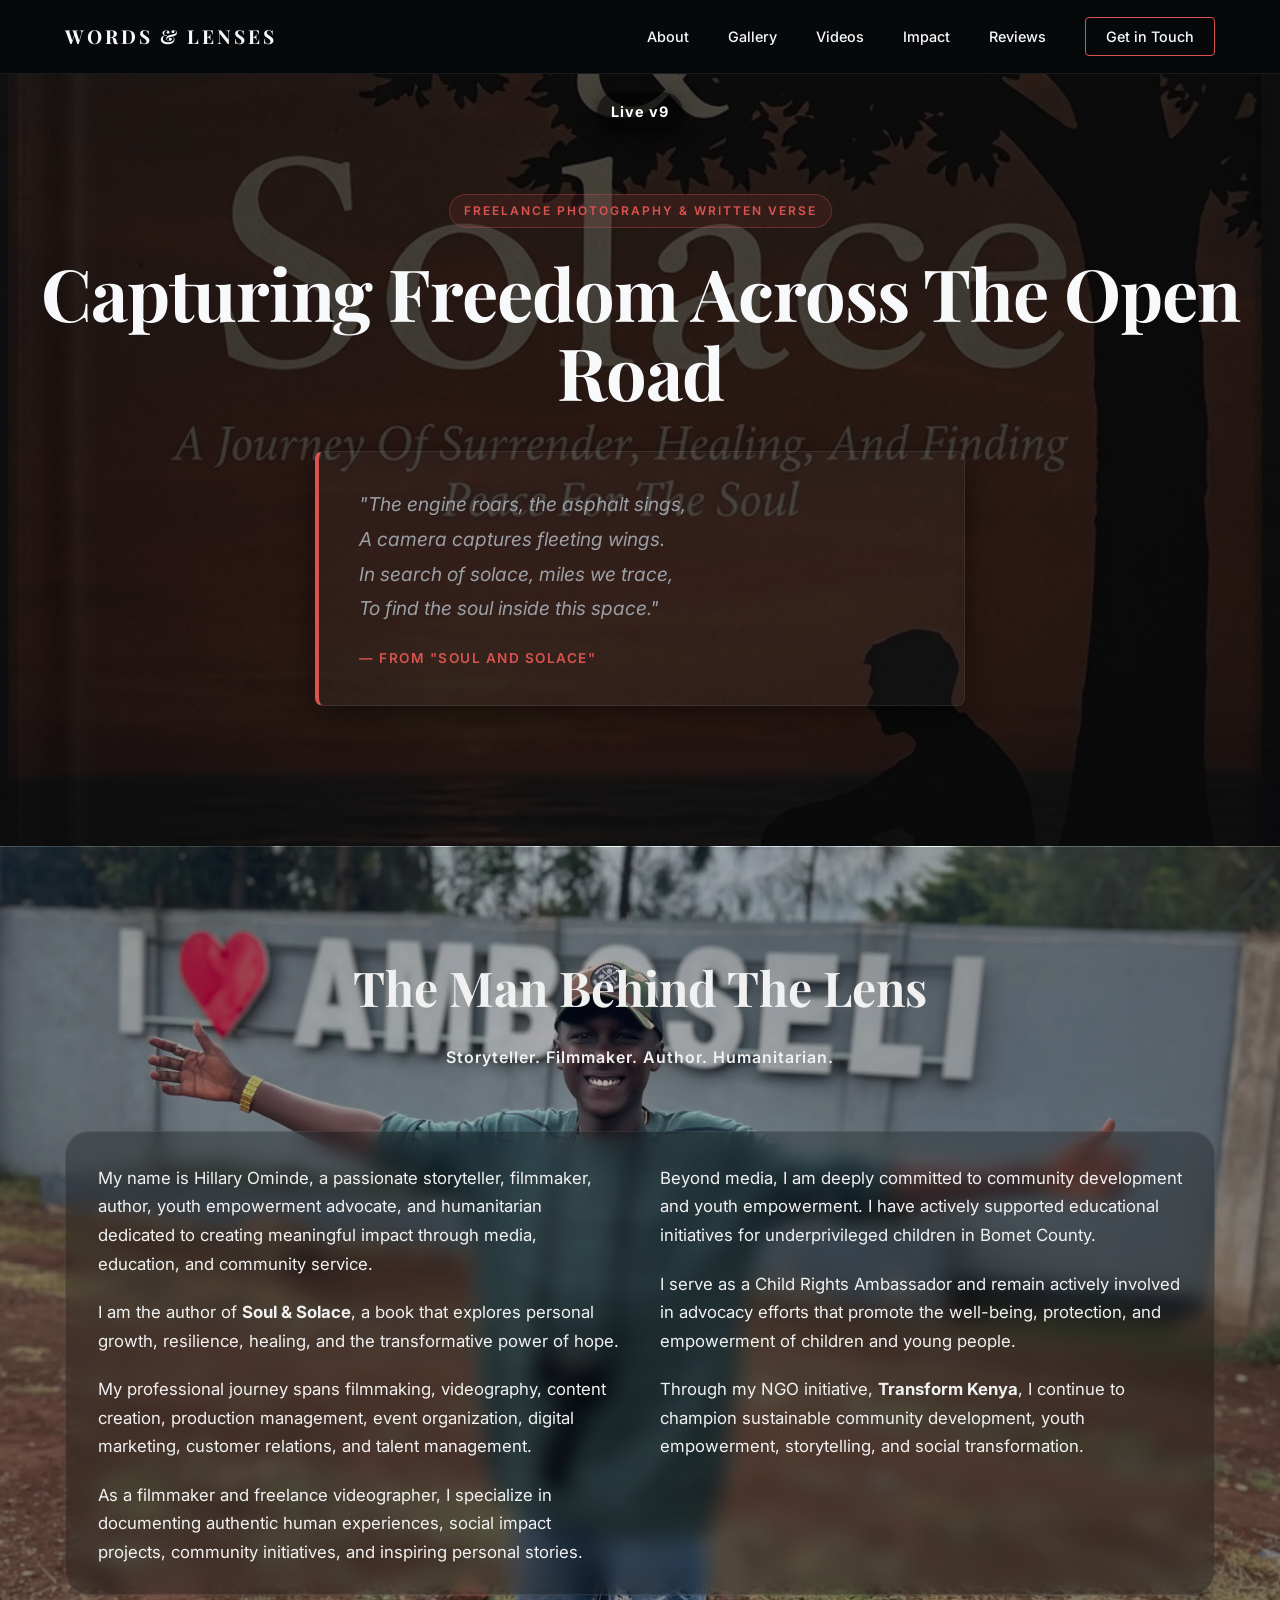
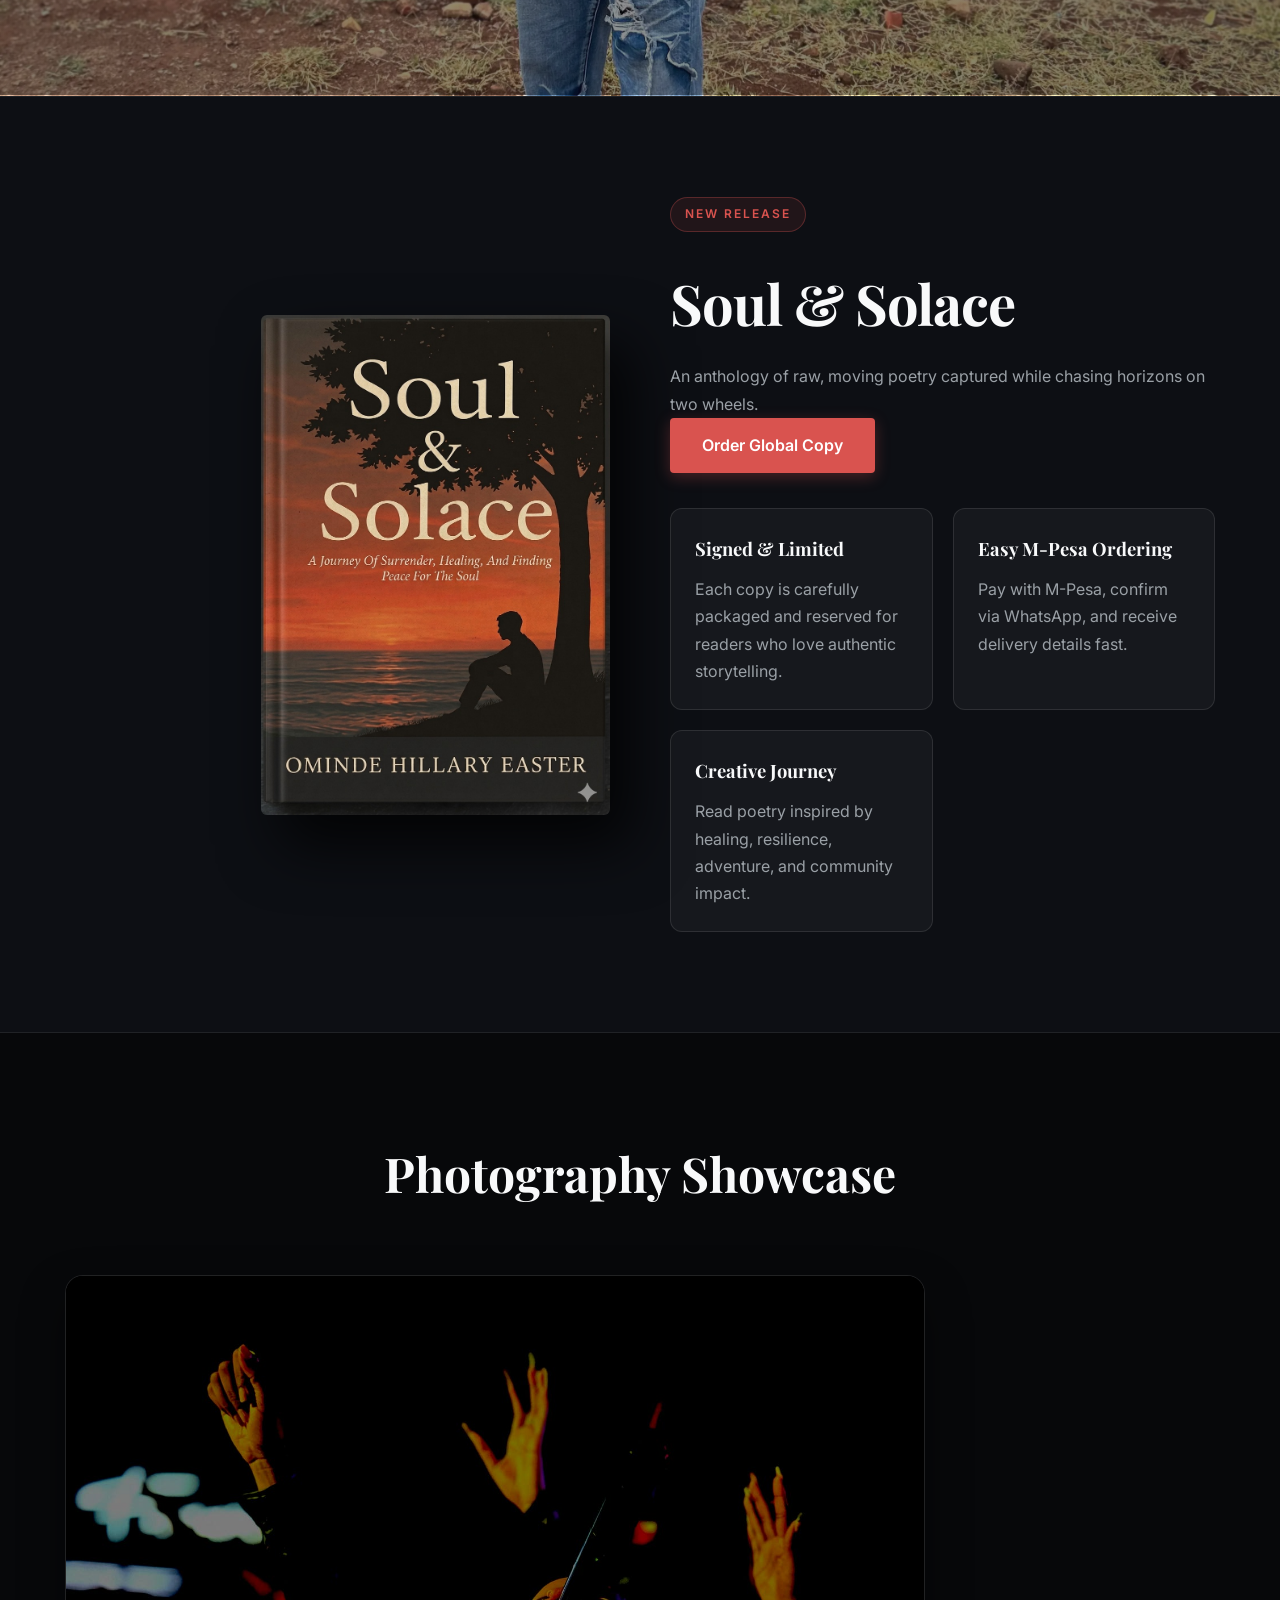
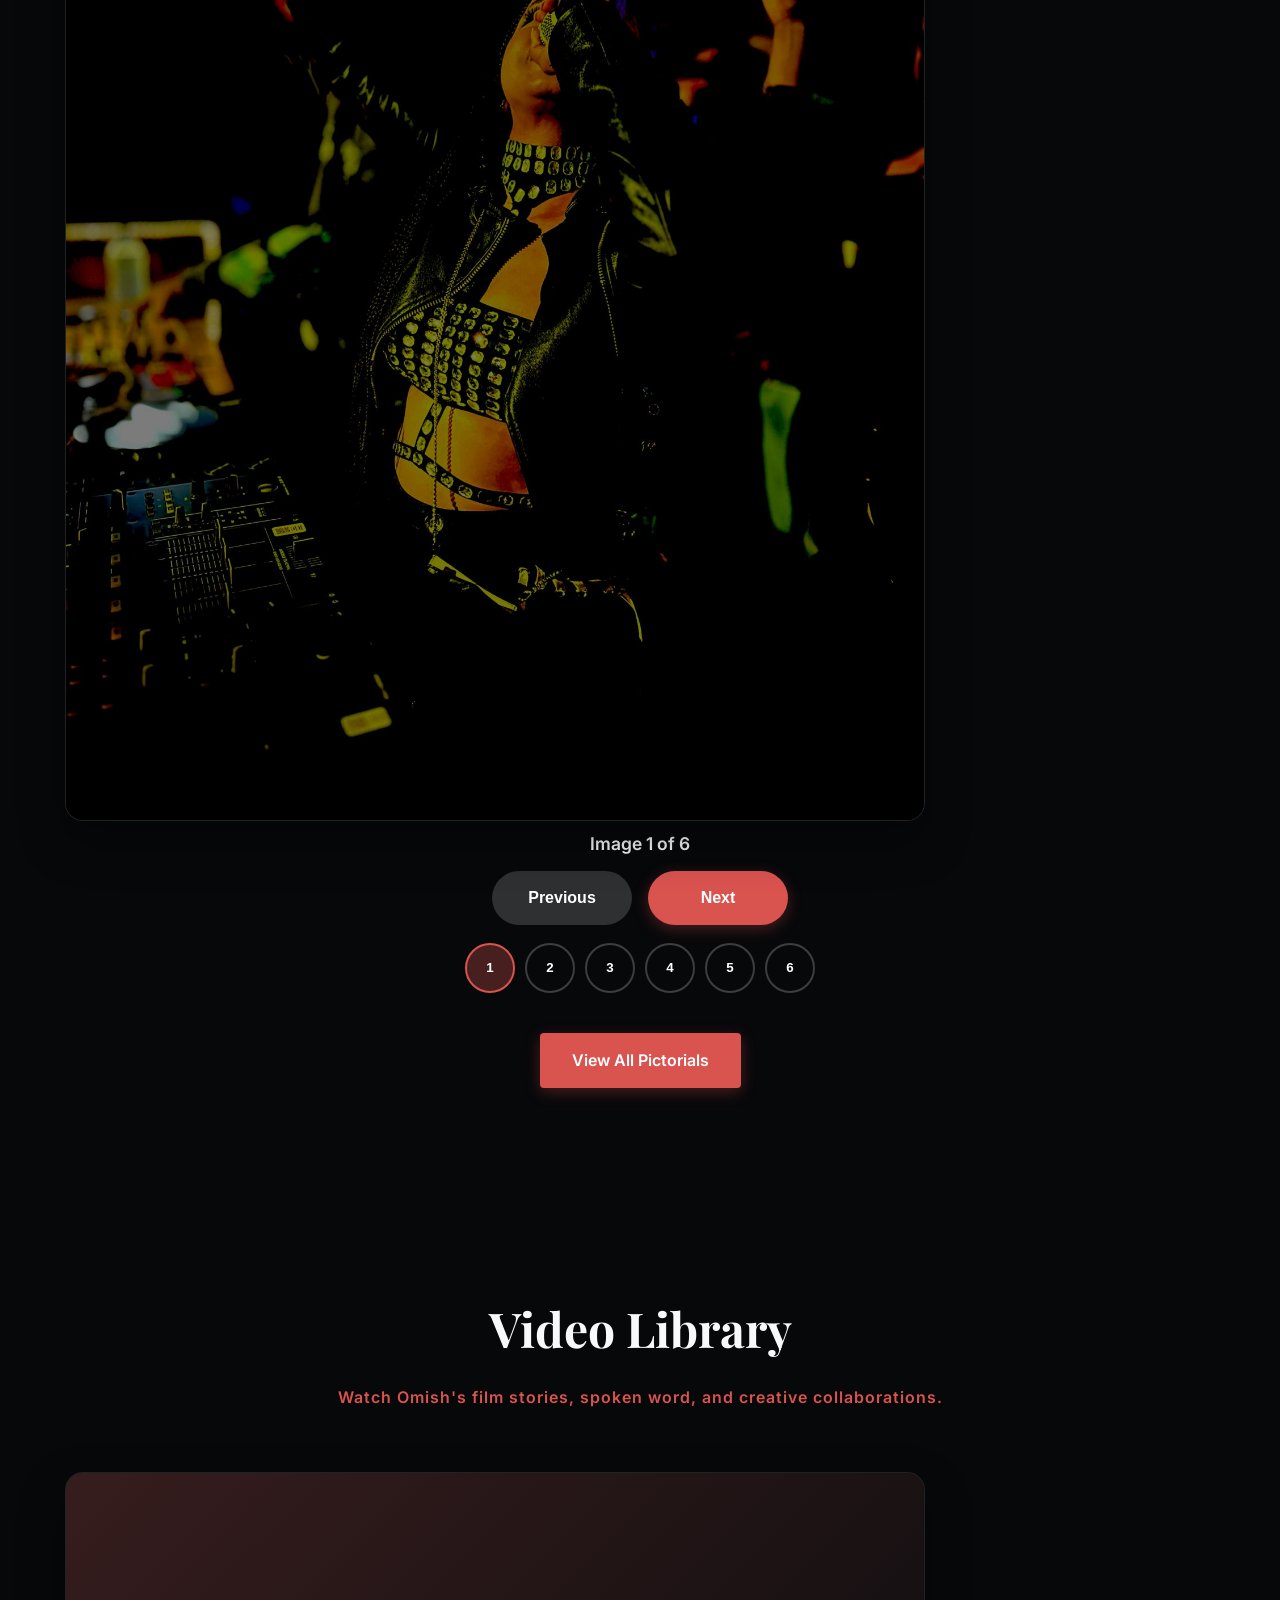
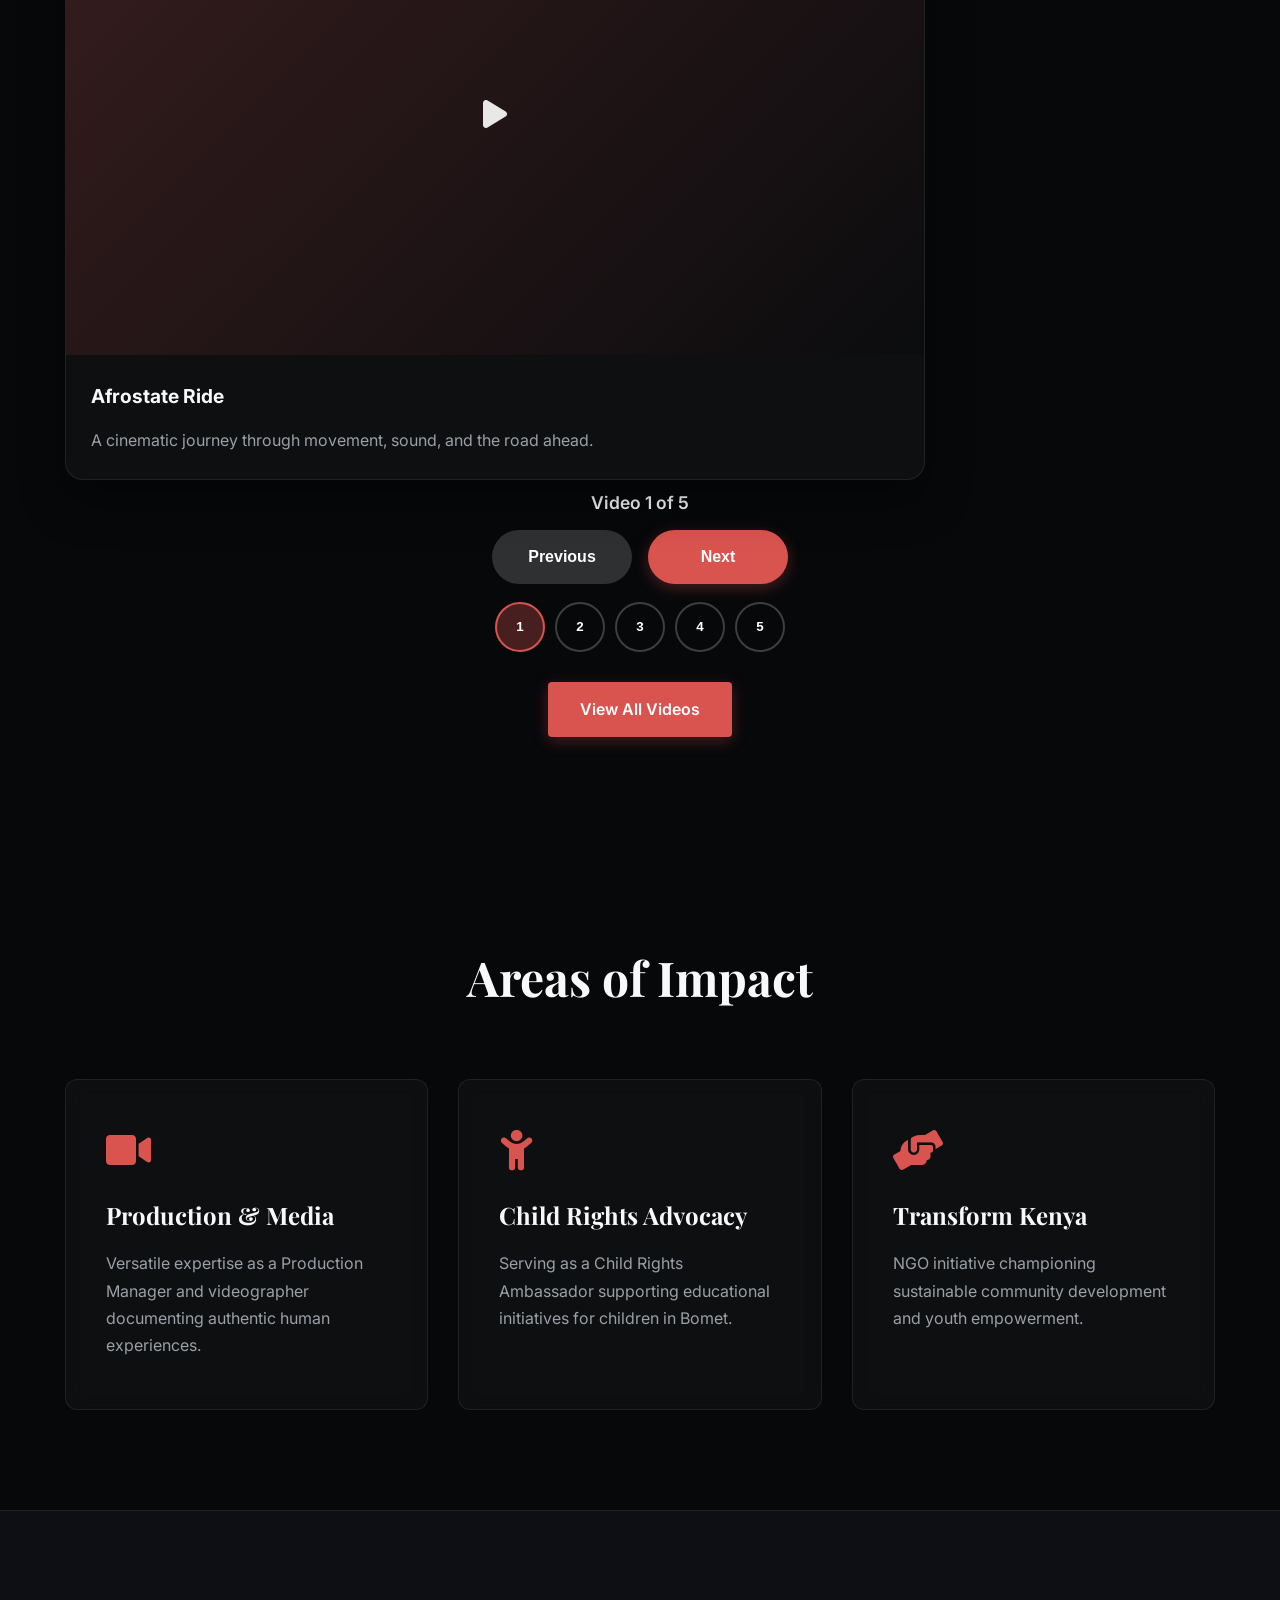
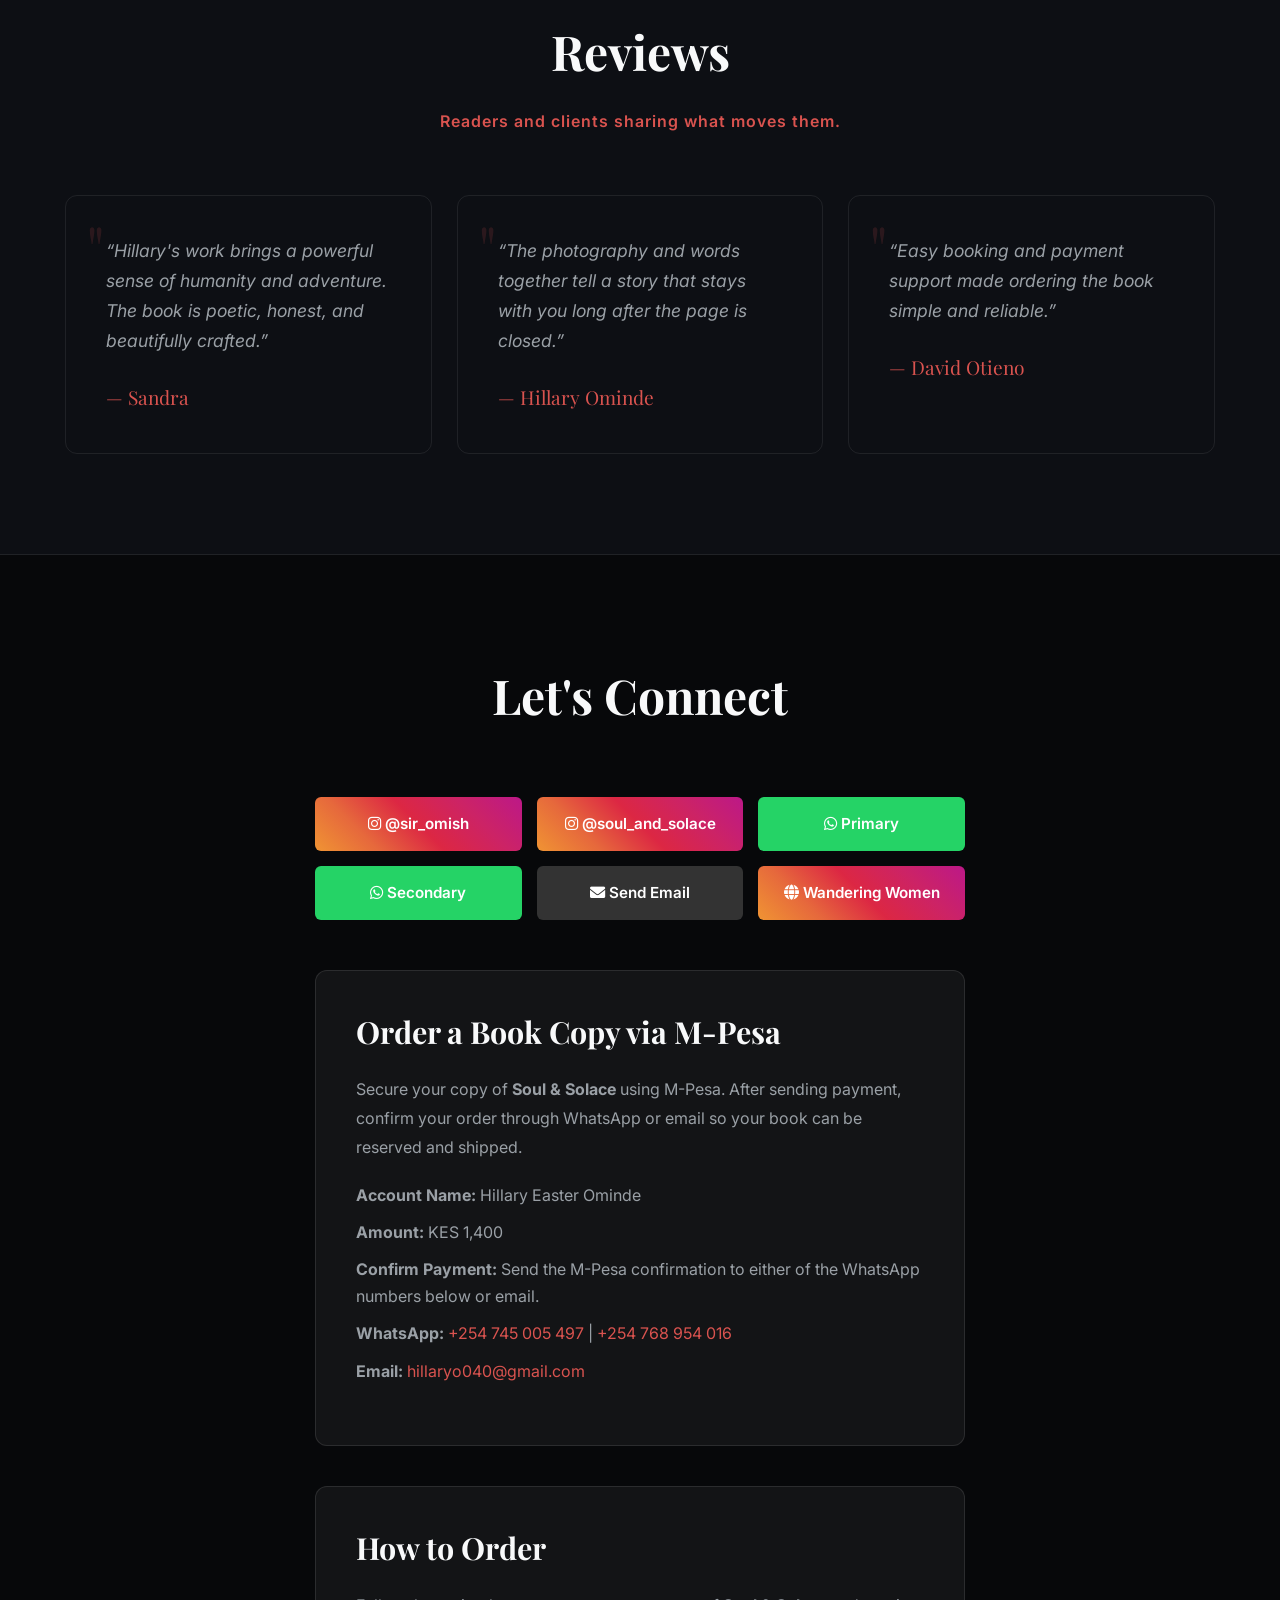
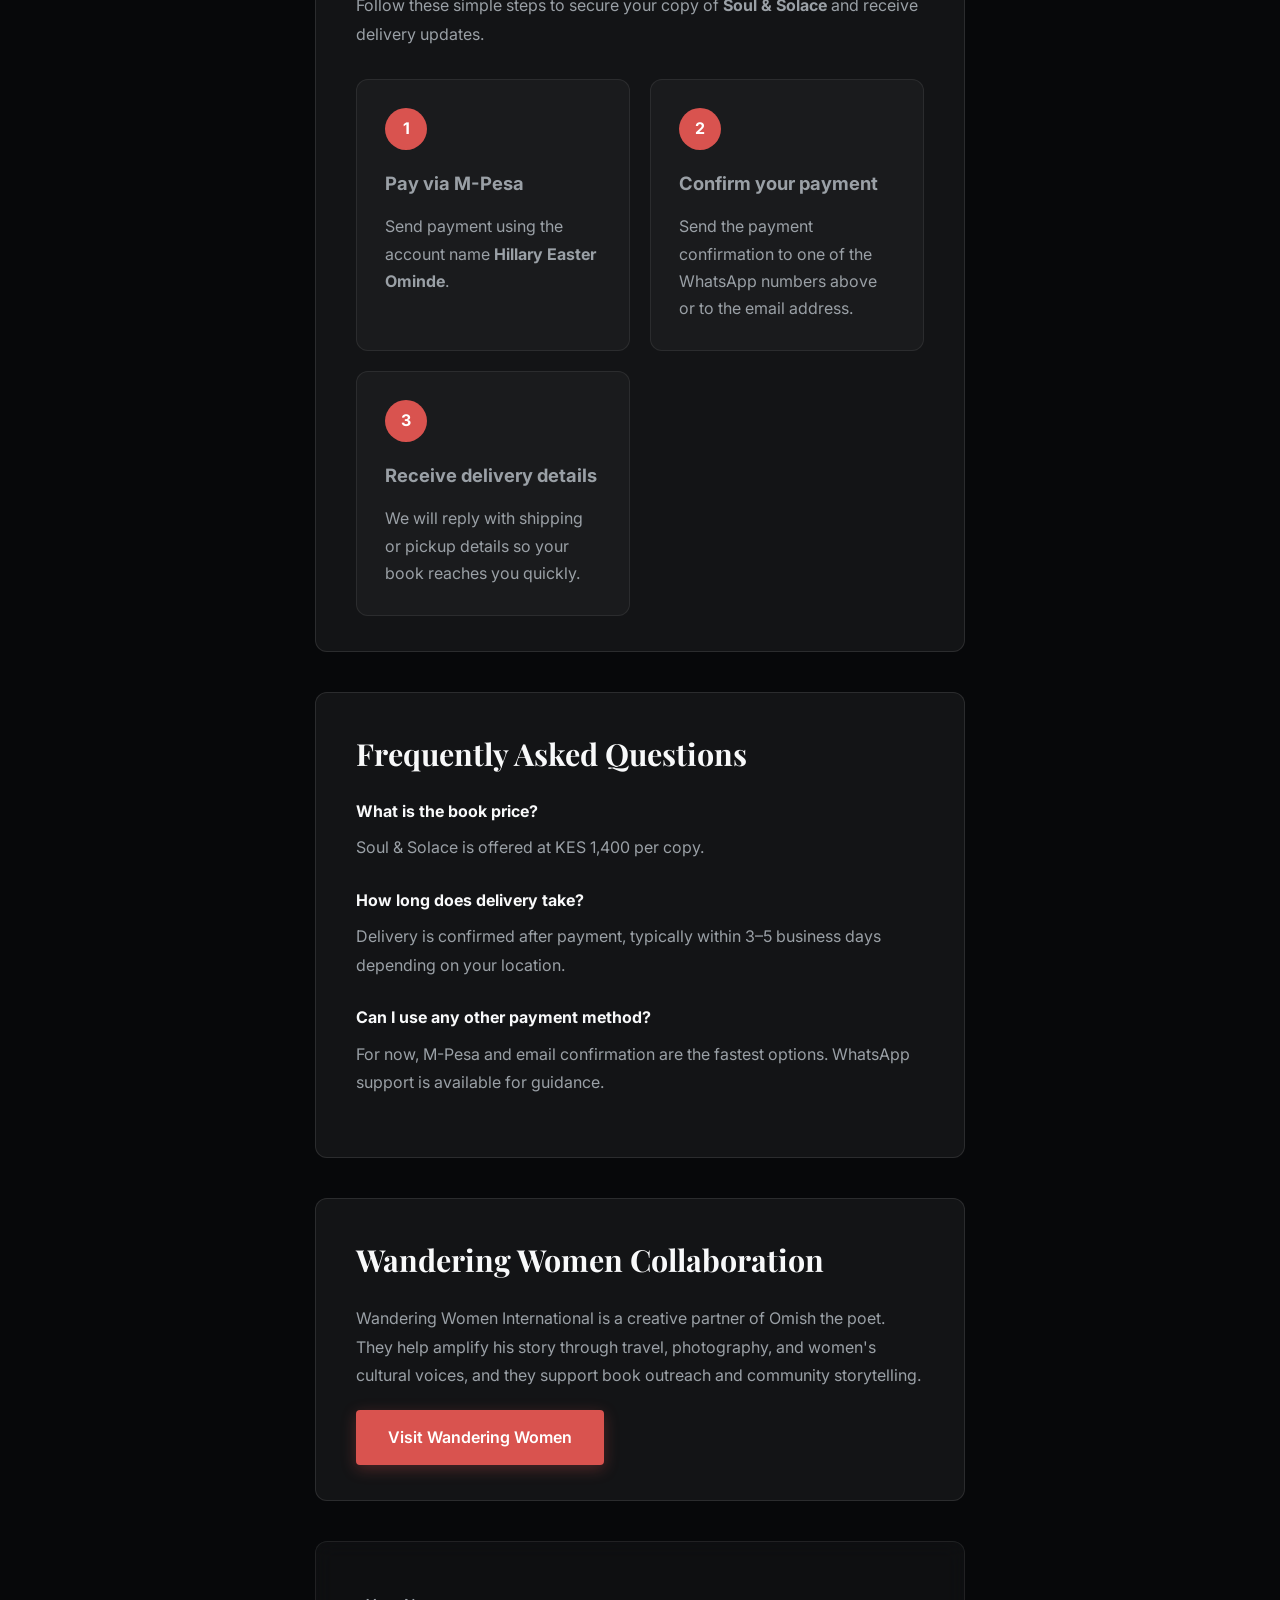
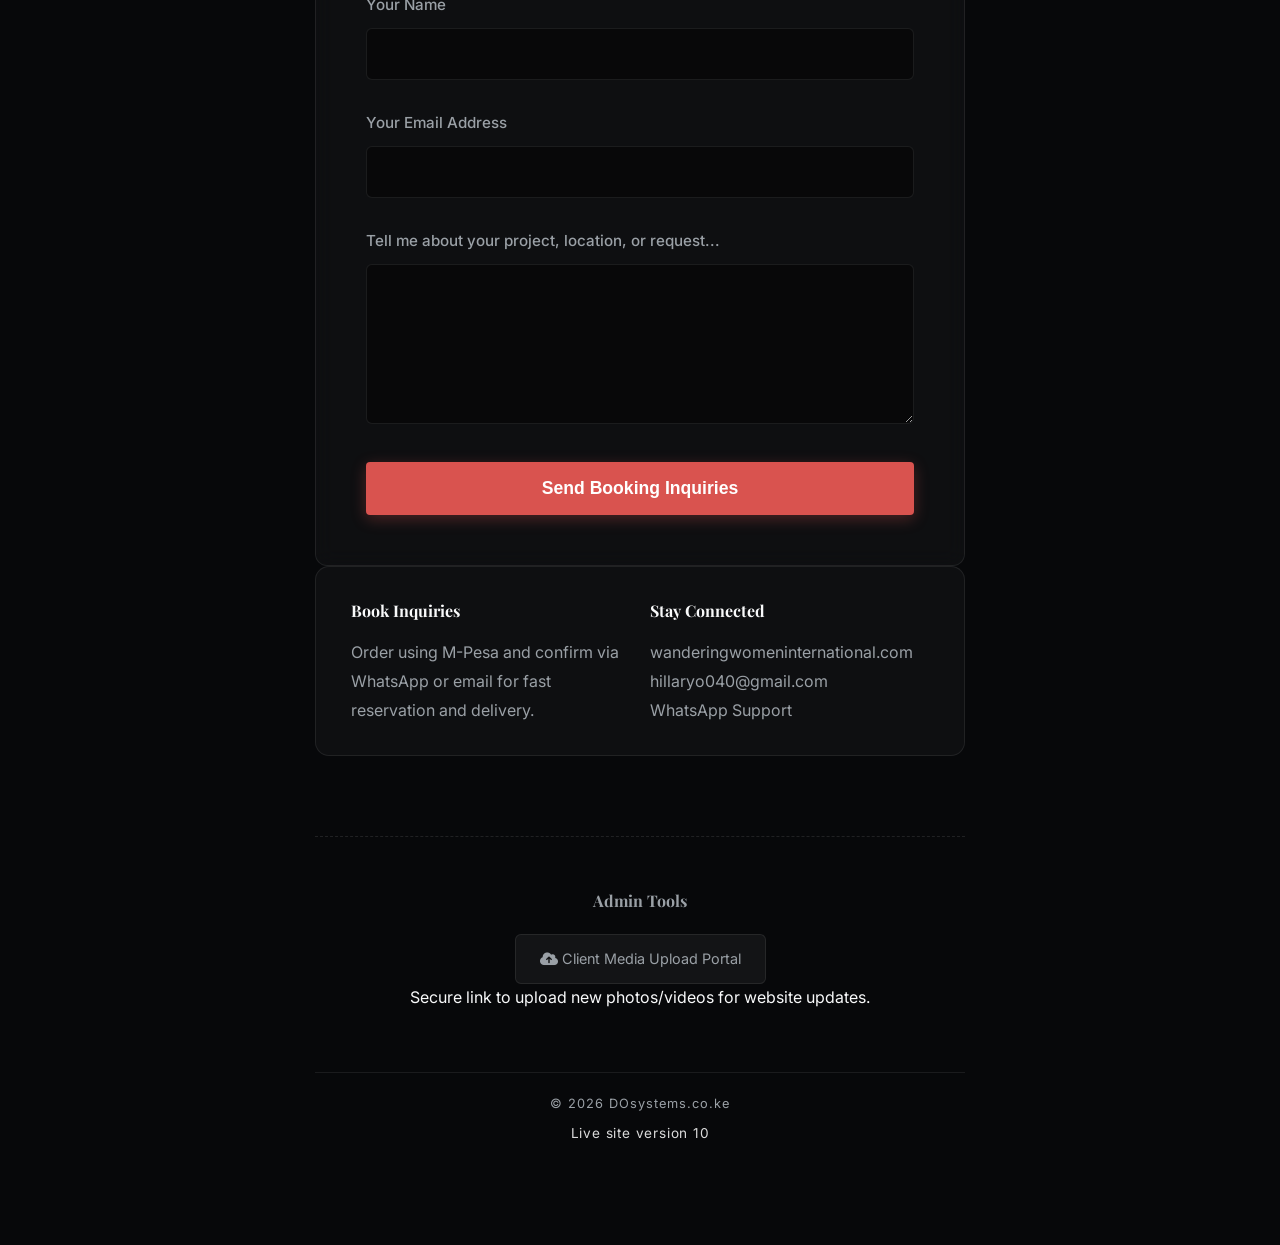
==== index.html @ 0aedcc95 "Improve mobile poet background visibility and update video section layout" ====
<!DOCTYPE html>
<html lang="en">

<head>
    <meta charset="UTF-8">
    <meta http-equiv="Cache-Control" content="no-cache, no-store, must-revalidate">
    <meta http-equiv="Pragma" content="no-cache">
    <meta http-equiv="Expires" content="0">
    <meta name="viewport" content="width=device-width, initial-scale=1.0">
    <meta name="description"
        content="Words & Lenses by Hillary Ominde: photography, poetry and impact-driven storytelling. Order Soul & Solace with easy M-Pesa payment support.">
    <meta property="og:title" content="Words & Lenses | Hillary Ominde">
    <meta property="og:description"
        content="Photography, film, and poetry that amplifies stories of resilience, community, and journey. Order the book Soul & Solace via M-Pesa.">
    <meta property="og:type" content="website">
    <meta name="theme-color" content="#07080a">
    <title>Words & Lenses | Hillary Ominde</title>
    <link rel="preconnect" href="https://fonts.googleapis.com">
    <link rel="preconnect" href="https://fonts.gstatic.com" crossorigin>
    <link
        href="https://fonts.googleapis.com/css2?family=Inter:wght@300;400;600&family=Playfair+Display:ital,wght@0,600;0,700;1,400&display=swap"
        rel="stylesheet">
    <link rel="stylesheet" href="https://cdnjs.cloudflare.com/ajax/libs/font-awesome/6.0.0/css/all.min.css">
    <link rel="preload" href="afrostate.mp4" as="video">
    <link rel="stylesheet" href="style.css?v=10">
</head>

<body>

    <div id="top-interstitial" class="top-interstitial hidden" role="dialog" aria-live="polite"
        aria-label="Site update available">
        <div class="top-interstitial-inner container">
            <div class="interstitial-text">A newer version of this site is available — press <strong>Reload</strong> to
                update.
            </div>
            <div class="interstitial-actions">
                <button id="interstitial-reload" class="btn-primary">Reload</button>
                <button id="interstitial-dismiss" class="btn-secondary">Dismiss</button>
            </div>
        </div>
    </div>

    <nav class="navbar">
        <div class="nav-container">
            <div class="logo">WORDS & LENSES</div>
            <button class="menu-toggle" aria-label="Toggle navigation">
                <i class="fas fa-bars"></i>
            </button>
            <div class="nav-links">
                <a href="#about">About</a>
                <a href="#gallery">Gallery</a>
                <a href="#videos">Videos</a>
                <a href="#initiatives">Impact</a>
                <a href="#reviews">Reviews</a>
                <a href="#booking" class="nav-btn">Get in Touch</a>
            </div>
        </div>
    </nav>

    <button class="scroll-top" aria-label="Scroll to top">
        <i class="fas fa-chevron-up"></i>
    </button>

    <section class="hero reveal">
        <div class="hero-container">
            <div class="top-version-badge">Live v9</div>
            <div class="hero-video-wrapper" aria-hidden="true">
                <video class="hero-bg-video" autoplay muted loop playsinline preload="auto" poster="soulandsolace.jpeg">
                    <source src="afrostate.mp4" type="video/mp4">
                </video>
            </div>
            <div class="hero-content">
                <span class="premium-badge">FREELANCE PHOTOGRAPHY & WRITTEN VERSE</span>
                <h1 class="hero-title">Capturing Freedom Across The Open Road</h1>

                <div class="poem-quote">
                    "The engine roars, the asphalt sings, <br>
                    A camera captures fleeting wings. <br>
                    In search of solace, miles we trace, <br>
                    To find the soul inside this space."
                    <span class="poem-author">— FROM "SOUL AND SOLACE"</span>
                </div>
            </div>
        </div>
    </section>

    <section id="about" class="section-layout about-section">
        <div class="container reveal">
            <div class="section-header">
                <h2>The Man Behind The Lens</h2>
                <p class="accent-text">Storyteller. Filmmaker. Author. Humanitarian.</p>
            </div>

            <div class="bio-content text-column">
                <p>My name is Hillary Ominde, a passionate storyteller, filmmaker, author, youth empowerment advocate,
                    and humanitarian dedicated to creating meaningful impact through media, education, and community
                    service.</p>
                <p>I am the author of <strong>Soul & Solace</strong>, a book that explores personal growth, resilience,
                    healing, and the transformative power of hope.</p>
                <p>My professional journey spans filmmaking, videography, content creation, production management, event
                    organization, digital marketing, customer relations, and talent management.</p>
                <p>As a filmmaker and freelance videographer, I specialize in documenting authentic human experiences,
                    social impact projects, community initiatives, and inspiring personal stories.</p>
                <p>Beyond media, I am deeply committed to community development and youth empowerment. I have actively
                    supported educational initiatives for underprivileged children in Bomet County.</p>
                <p>I serve as a Child Rights Ambassador and remain actively involved in advocacy efforts that promote
                    the well-being, protection, and empowerment of children and young people.</p>
                <p>Through my NGO initiative, <strong>Transform Kenya</strong>, I continue to champion sustainable
                    community development, youth empowerment, storytelling, and social transformation.</p>
            </div>
        </div>
    </section>

    <section id="book" class="section-layout bg-alt">
        <div class="container reveal">
            <div class="hero-container split-layout">
                <div class="hero-visual">
                    <img src="soulandsolace.jpeg" alt="Soul & Solace Book Cover" class="book-mockup">
                </div>
                <div class="hero-content">
                    <span class="premium-badge">NEW RELEASE</span>
                    <h2 class="hero-title">Soul & Solace</h2>
                    <p class="hero-subtitle text-muted">An anthology of raw, moving poetry captured while chasing
                        horizons on two wheels.</p>
                    <a href="#booking" class="btn-primary">Order Global Copy</a>
                    <div class="book-highlights">
                        <div class="highlight-card reveal">
                            <h4>Signed & Limited</h4>
                            <p>Each copy is carefully packaged and reserved for readers who love authentic storytelling.
                            </p>
                        </div>
                        <div class="highlight-card reveal">
                            <h4>Easy M-Pesa Ordering</h4>
                            <p>Pay with M-Pesa, confirm via WhatsApp, and receive delivery details fast.</p>
                        </div>
                        <div class="highlight-card reveal">
                            <h4>Creative Journey</h4>
                            <p>Read poetry inspired by healing, resilience, adventure, and community impact.</p>
                        </div>
                    </div>
                </div>
            </div>
        </div>
    </section>

    <section id="gallery" class="section-layout">
        <div class="container">
            <div class="section-header reveal">
                <h2>Photography Showcase</h2>
            </div>
            <div class="gallery-slider reveal" id="gallery-carousel" role="region" aria-roledescription="carousel"
                aria-label="Photography showcase" tabindex="0">
                <div class="gallery-slide active" id="gallery-slide-0" data-index="0" aria-hidden="false">
                    <img src="c1.jpeg" alt="Portrait of a traveler in a warm landscape at sunrise">
                </div>
                <div class="gallery-slide" id="gallery-slide-1" data-index="1" aria-hidden="true">
                    <img src="c2.jpeg" alt="Vibrant roadside scene with people and colorful details">
                </div>
                <div class="gallery-slide" id="gallery-slide-2" data-index="2" aria-hidden="true">
                    <img src="c3.jpeg" alt="Silhouette of a rider captured against dramatic sky">
                </div>
                <div class="gallery-slide" id="gallery-slide-3" data-index="3" aria-hidden="true">
                    <img src="c4.jpeg" alt="Warm documentary photo showing everyday community life">
                </div>
                <div class="gallery-slide" id="gallery-slide-4" data-index="4" aria-hidden="true">
                    <img src="c5.jpeg" alt="Close-up portrait with expressive emotion and soft detail">
                </div>
                <div class="gallery-slide" id="gallery-slide-5" data-index="5" aria-hidden="true">
                    <img src="c6.jpeg" alt="Landscape showing movement, sky and horizon in a single frame">
                </div>
            </div>
            <div class="gallery-status" aria-live="polite">Image 1 of 6</div>
            <div class="gallery-controls">
                <button type="button" class="gallery-btn btn-secondary" data-action="prev" aria-label="Previous image"
                    aria-controls="gallery-carousel">Previous</button>
                <button type="button" class="gallery-btn btn-primary" data-action="next" aria-label="Next image"
                    aria-controls="gallery-carousel">Next</button>
            </div>
            <div class="gallery-indicators" role="tablist" aria-label="Select gallery image">
                <button type="button" class="gallery-indicator active" data-index="0" role="tab" aria-selected="true"
                    aria-controls="gallery-slide-0" aria-label="View image 1">1</button>
                <button type="button" class="gallery-indicator" data-index="1" role="tab" aria-selected="false"
                    aria-controls="gallery-slide-1" aria-label="View image 2">2</button>
                <button type="button" class="gallery-indicator" data-index="2" role="tab" aria-selected="false"
                    aria-controls="gallery-slide-2" aria-label="View image 3">3</button>
                <button type="button" class="gallery-indicator" data-index="3" role="tab" aria-selected="false"
                    aria-controls="gallery-slide-3" aria-label="View image 4">4</button>
                <button type="button" class="gallery-indicator" data-index="4" role="tab" aria-selected="false"
                    aria-controls="gallery-slide-4" aria-label="View image 5">5</button>
                <button type="button" class="gallery-indicator" data-index="5" role="tab" aria-selected="false"
                    aria-controls="gallery-slide-5" aria-label="View image 6">6</button>
            </div>
            <div style="text-align: center; margin-top: 40px;">
                <a href="pictorials.html" class="btn-primary">View All Pictorials</a>
            </div>
        </div>
    </section>

    <section id="videos" class="section-layout">
        <div class="container reveal">
            <div class="section-header">
                <h2>Video Library</h2>
                <p class="accent-text">Watch Omish's film stories, spoken word, and creative collaborations.</p>
            </div>
            <div class="video-slider reveal" id="video-carousel" role="region" aria-roledescription="carousel"
                aria-label="Video showcase" tabindex="0">
                <div class="video-slide active" data-index="0" aria-hidden="false">
                    <div class="video-preview">
                        <div class="video-icon"><i class="fas fa-play"></i></div>
                    </div>
                    <div class="video-info">
                        <h3>Afrostate Ride</h3>
                        <p>A cinematic journey through movement, sound, and the road ahead.</p>
                    </div>
                </div>
                <div class="video-slide" data-index="1" aria-hidden="true">
                    <div class="video-preview">
                        <div class="video-icon"><i class="fas fa-play"></i></div>
                    </div>
                    <div class="video-info">
                        <h3>Poetry in Motion</h3>
                        <p>Watch Omish perform spoken word pieces with cinematic visuals.</p>
                    </div>
                </div>
                <div class="video-slide" data-index="2" aria-hidden="true">
                    <div class="video-preview">
                        <div class="video-icon"><i class="fas fa-play"></i></div>
                    </div>
                    <div class="video-info">
                        <h3>PIM Impact</h3>
                        <p>Documentary-style storytelling highlighting community and creative purpose.</p>
                    </div>
                </div>
                <div class="video-slide" data-index="3" aria-hidden="true">
                    <div class="video-preview">
                        <div class="video-icon"><i class="fas fa-play"></i></div>
                    </div>
                    <div class="video-info">
                        <h3>Creative Collaborations</h3>
                        <p>Highlights from projects created with Wandering Women International and local teams.</p>
                    </div>
                </div>
                <div class="video-slide" data-index="4" aria-hidden="true">
                    <div class="video-preview">
                        <div class="video-icon"><i class="fas fa-plus"></i></div>
                    </div>
                    <div class="video-info">
                        <h3>More videos coming soon</h3>
                        <p>Space reserved for the next story — add another title here when ready.</p>
                    </div>
                </div>
            </div>
            <div class="gallery-status video-status" aria-live="polite">Video 1 of 5</div>
            <div class="gallery-controls">
                <button type="button" class="gallery-btn btn-secondary video-btn" data-action="prev"
                    aria-label="Previous video" aria-controls="video-carousel">Previous</button>
                <button type="button" class="gallery-btn btn-primary video-btn" data-action="next"
                    aria-label="Next video" aria-controls="video-carousel">Next</button>
            </div>
            <div class="gallery-indicators video-indicators" role="tablist" aria-label="Select video">
                <button type="button" class="gallery-indicator active video-indicator" data-index="0" role="tab"
                    aria-selected="true" aria-controls="video-carousel" aria-label="View video 1">1</button>
                <button type="button" class="gallery-indicator video-indicator" data-index="1" role="tab"
                    aria-selected="false" aria-controls="video-carousel" aria-label="View video 2">2</button>
                <button type="button" class="gallery-indicator video-indicator" data-index="2" role="tab"
                    aria-selected="false" aria-controls="video-carousel" aria-label="View video 3">3</button>
                <button type="button" class="gallery-indicator video-indicator" data-index="3" role="tab"
                    aria-selected="false" aria-controls="video-carousel" aria-label="View video 4">4</button>
                <button type="button" class="gallery-indicator video-indicator" data-index="4" role="tab"
                    aria-selected="false" aria-controls="video-carousel" aria-label="View video 5">5</button>
            </div>
            <div style="text-align: center; margin-top: 30px;">
                <a href="videos.html" class="btn-primary">View All Videos</a>
            </div>
        </div>
    </section>

    <section id="initiatives" class="section-layout">
        <div class="container reveal">
            <div class="section-header">
                <h2>Areas of Impact</h2>
            </div>
            <div class="premium-grid">
                <div class="premium-card reveal">
                    <i class="fas fa-video card-icon"></i>
                    <h3>Production & Media</h3>
                    <p>Versatile expertise as a Production Manager and videographer documenting authentic human
                        experiences.</p>
                </div>
                <div class="premium-card reveal">
                    <i class="fas fa-child card-icon"></i>
                    <h3>Child Rights Advocacy</h3>
                    <p>Serving as a Child Rights Ambassador supporting educational initiatives for children in Bomet.
                    </p>
                </div>
                <div class="premium-card reveal">
                    <i class="fas fa-hands-helping card-icon"></i>
                    <h3>Transform Kenya</h3>
                    <p>NGO initiative championing sustainable community development and youth empowerment.</p>
                </div>
            </div>
        </div>
    </section>

    <section id="reviews" class="section-layout bg-alt">
        <div class="container reveal">
            <div class="section-header">
                <h2>Reviews</h2>
                <p class="accent-text">Readers and clients sharing what moves them.</p>
            </div>
            <div class="reviews-grid">
                <article class="review-card reveal">
                    <p class="review-text">“Hillary's work brings a powerful sense of humanity and adventure. The book
                        is poetic,
                        honest, and beautifully crafted.”</p>
                    <p class="reviewer">— Sandra</p>
                </article>
                <article class="review-card reveal">
                    <p class="review-text">“The photography and words together tell a story that stays with you long
                        after
                        the page is closed.”</p>
                    <p class="reviewer">— Hillary Ominde</p>
                </article>
                <article class="review-card reveal">
                    <p class="review-text">“Easy booking and payment support made ordering the book simple and
                        reliable.”</p>
                    <p class="reviewer">— David Otieno</p>
                </article>
            </div>
        </div>
    </section>

    <section id="booking" class="section-layout">
        <div class="container form-container reveal">
            <div class="section-header">
                <h2>Let's Connect</h2>
            </div>

            <div class="social-redirects">
                <a href="https://www.instagram.com/sir_omish/" target="_blank" rel="noopener noreferrer"
                    aria-label="Visit Instagram profile @sir_omish" class="btn-social instagram"><i
                        class="fab fa-instagram"></i> @sir_omish</a>
                <a href="https://www.instagram.com/soul_and_solace._/" target="_blank" rel="noopener noreferrer"
                    aria-label="Visit Instagram profile @soul_and_solace" class="btn-social instagram"><i
                        class="fab fa-instagram"></i> @soul_and_solace</a>
                <a href="https://wa.me/254745005497" target="_blank" rel="noopener noreferrer"
                    aria-label="Chat on WhatsApp with primary contact" class="btn-social whatsapp"><i
                        class="fab fa-whatsapp"></i> Primary</a>
                <a href="https://wa.me/254768954016" target="_blank" rel="noopener noreferrer"
                    aria-label="Chat on WhatsApp with secondary contact" class="btn-social whatsapp"><i
                        class="fab fa-whatsapp"></i> Secondary</a>
                <a href="mailto:hillaryo040@gmail.com" aria-label="Send an email" class="btn-social email"><i
                        class="fas fa-envelope"></i> Send
                    Email</a>
                <a href="https://wanderingwomeninternational.com/" target="_blank" rel="noopener noreferrer"
                    aria-label="Visit Wandering Women website" class="btn-social instagram"><i class="fas fa-globe"></i>
                    Wandering Women</a>
            </div>

            <div class="payment-panel reveal">
                <h3>Order a Book Copy via M-Pesa</h3>
                <p class="payment-text">Secure your copy of <strong>Soul &amp; Solace</strong> using M-Pesa. After
                    sending payment, confirm your order through WhatsApp or email so your book can be reserved and
                    shipped.</p>
                <ul class="payment-list">
                    <li><strong>Account Name:</strong> Hillary Easter Ominde</li>
                    <li><strong>Amount:</strong> KES 1,400</li>
                    <li><strong>Confirm Payment:</strong> Send the M-Pesa confirmation to either of the WhatsApp numbers
                        below or email.</li>
                    <li><strong>WhatsApp:</strong> <a
                            href="https://wa.me/254745005497?text=Hello%20Hillary%2C%20I%20have%20paid%20for%20a%20book%20copy%20via%20M-Pesa.%20My%20name%20is%20..."
                            target="_blank" rel="noopener noreferrer"
                            aria-label="Confirm payment via WhatsApp number 254745005497">+254 745 005 497</a> | <a
                            href="https://wa.me/254768954016?text=Hello%20Hillary%2C%20I%20have%20paid%20for%20a%20book%20copy%20via%20M-Pesa.%20My%20name%20is%20..."
                            target="_blank" rel="noopener noreferrer"
                            aria-label="Confirm payment via WhatsApp number 254768954016">+254 768 954 016</a></li>
                    <li><strong>Email:</strong> <a href="mailto:hillaryo040@gmail.com"
                            aria-label="Confirm payment by email">hillaryo040@gmail.com</a></li>
                </ul>
            </div>

            <div class="order-process reveal">
                <h3>How to Order</h3>
                <p class="payment-text">Follow these simple steps to secure your copy of <strong>Soul &amp;
                        Solace</strong>
                    and receive delivery updates.</p>
                <div class="steps-grid">
                    <div class="step-card reveal">
                        <span class="step-number">1</span>
                        <h4>Pay via M-Pesa</h4>
                        <p>Send payment using the account name <strong>Hillary Easter Ominde</strong>.</p>
                    </div>
                    <div class="step-card reveal">
                        <span class="step-number">2</span>
                        <h4>Confirm your payment</h4>
                        <p>Send the payment confirmation to one of the WhatsApp numbers above or to the email
                            address.</p>
                    </div>
                    <div class="step-card reveal">
                        <span class="step-number">3</span>
                        <h4>Receive delivery details</h4>
                        <p>We will reply with shipping or pickup details so your book reaches you quickly.</p>
                    </div>
                </div>
            </div>

            <div class="faq-panel reveal">
                <h3>Frequently Asked Questions</h3>
                <div class="faq-item">
                    <strong>What is the book price?</strong>
                    <p>Soul &amp; Solace is offered at KES 1,400 per copy.</p>
                </div>
                <div class="faq-item">
                    <strong>How long does delivery take?</strong>
                    <p>Delivery is confirmed after payment, typically within 3–5 business days depending on your
                        location.</p>
                </div>
                <div class="faq-item">
                    <strong>Can I use any other payment method?</strong>
                    <p>For now, M-Pesa and email confirmation are the fastest options. WhatsApp support is available for
                        guidance.</p>
                </div>
            </div>

            <div class="collab-panel reveal">
                <h3>Wandering Women Collaboration</h3>
                <p class="payment-text">Wandering Women International is a creative partner of Omish the poet.
                    They help amplify his story through travel, photography, and women's cultural voices, and they
                    support book outreach and community storytelling.</p>
                <a href="https://wanderingwomeninternational.com/" target="_blank" rel="noopener noreferrer"
                    aria-label="Visit Wandering Women website" class="btn-primary">Visit Wandering Women</a>
            </div>

            <form action="https://api.web3forms.com/submit" method="POST" class="premium-form reveal" id="bookingForm">
                <input type="hidden" name="access_key" value="8f127cc6-b4db-4aa9-949a-83dbffa88021">
                <div class="input-group">
                    <label>Your Name</label>
                    <input type="text" name="name" required>
                </div>
                <div class="input-group">
                    <label>Your Email Address</label>
                    <input type="email" name="email" required>
                </div>
                <div class="input-group">
                    <label>Tell me about your project, location, or request...</label>
                    <textarea name="message" required></textarea>
                </div>
                <button type="submit" class="btn-primary block-btn">Send Booking Inquiries</button>
                <div id="form-result" style="display: none; text-align: center; margin-top: 20px; font-weight: 600;">
                </div>
            </form>

            <div class="site-footer reveal">
                <div class="footer-grid">
                    <div>
                        <h4>Book Inquiries</h4>
                        <p>Order using M-Pesa and confirm via WhatsApp or email for fast reservation and delivery.</p>
                    </div>
                    <div>
                        <h4>Stay Connected</h4>
                        <p><a href="https://wanderingwomeninternational.com/" target="_blank" rel="noopener noreferrer"
                                aria-label="Visit Wandering Women website">wanderingwomeninternational.com</a></p>
                        <p><a href="mailto:hillaryo040@gmail.com" aria-label="Send an email">hillaryo040@gmail.com</a>
                        </p>
                        <p><a href="https://wa.me/254745005497" target="_blank" rel="noopener noreferrer"
                                aria-label="WhatsApp support link">WhatsApp Support</a></p>
                    </div>
                </div>
            </div>

            <div class="admin-portal reveal">
                <h4>Admin Tools</h4>
                <a href="https://drive.google.com/drive/folders/1UfnqKbwEGXcavZ4cY7JKgAlO_dm878ZI?usp=drive_link"
                    target="_blank" class="btn-admin">
                    <i class="fas fa-cloud-upload-alt"></i> Client Media Upload Portal
                </a>
                <p>Secure link to upload new photos/videos for website updates.</p>
            </div>

            <footer class="do-signature">
                <p>&copy; 2026 DOsystems.co.ke</p>
                <p class="page-version">Live site version 10</p>
            </footer>
        </div>
    </section>

    <script>
        document.addEventListener("DOMContentLoaded", function () {
            const observer = new IntersectionObserver((entries) => {
                entries.forEach((entry) => {
                    if (entry.isIntersecting) entry.target.classList.add("active");
                });
            }, { threshold: 0.1 });
            document.querySelectorAll(".reveal").forEach((element) => observer.observe(element));

            const heroVideo = document.querySelector('.hero-bg-video');
            if (heroVideo) {
                heroVideo.setAttribute('muted', '');
                heroVideo.setAttribute('playsinline', '');
                heroVideo.load();
                heroVideo.play().catch(() => {
                    // autoplay may be blocked on some devices; keep the poster visible until it can play
                });
            }

            const gallerySection = document.getElementById('gallery');
            const gallerySlides = gallerySection.querySelectorAll('.gallery-slide');
            const galleryButtons = gallerySection.querySelectorAll('.gallery-controls .gallery-btn');
            const galleryIndicators = gallerySection.querySelectorAll('.gallery-indicators .gallery-indicator');
            let currentGalleryIndex = 0;

            const galleryStatus = gallerySection.querySelector('.gallery-status');
            const gallerySlider = gallerySection.querySelector('.gallery-slider');
            const contrastToggle = document.getElementById('contrastToggle');

            const videoSection = document.getElementById('videos');
            const videoSlides = videoSection.querySelectorAll('.video-slide');
            const videoButtons = videoSection.querySelectorAll('.gallery-controls .video-btn');
            const videoIndicators = videoSection.querySelectorAll('.gallery-indicators .video-indicator');
            let currentVideoIndex = 0;
            const videoStatus = videoSection.querySelector('.video-status');
            const videoSlider = videoSection.querySelector('.video-slider');

            const updateGalleryStatus = () => {
                if (!galleryStatus || !gallerySlides.length) return;
                galleryStatus.textContent = `Image ${currentGalleryIndex + 1} of ${gallerySlides.length}`;
            };

            const setGallerySlide = (index) => {
                if (!gallerySlides.length) return;
                currentGalleryIndex = ((index % gallerySlides.length) + gallerySlides.length) % gallerySlides.length;
                gallerySlides.forEach((slide, i) => {
                    const active = i === currentGalleryIndex;
                    slide.classList.toggle('active', active);
                    slide.setAttribute('aria-hidden', active ? 'false' : 'true');
                });
                galleryIndicators.forEach((button, i) => {
                    const active = i === currentGalleryIndex;
                    button.classList.toggle('active', active);
                    button.setAttribute('aria-selected', active ? 'true' : 'false');
                });
                updateGalleryStatus();
            };

            const setContrastMode = (enabled) => {
                document.body.classList.toggle('high-contrast', enabled);
                if (contrastToggle) {
                    contrastToggle.setAttribute('aria-pressed', enabled ? 'true' : 'false');
                    contrastToggle.textContent = enabled ? 'Disable high contrast view' : 'Enable high contrast view';
                }
                try {
                    localStorage.setItem('highContrastMode', enabled ? 'true' : 'false');
                } catch (error) {
                    // ignore localStorage errors in private browsing modes
                }
            };

            if (contrastToggle) {
                contrastToggle.addEventListener('click', () => {
                    setContrastMode(!document.body.classList.contains('high-contrast'));
                });
            }

            const savedContrast = window.localStorage?.getItem('highContrastMode') === 'true';
            setContrastMode(savedContrast);

            galleryButtons.forEach((button) => {
                button.addEventListener('click', () => {
                    const action = button.dataset.action;
                    setGallerySlide(currentGalleryIndex + (action === 'next' ? 1 : -1));
                });
            });

            galleryIndicators.forEach((button) => {
                button.addEventListener('click', () => {
                    setGallerySlide(Number(button.dataset.index));
                });
            });

            const updateVideoStatus = () => {
                if (!videoStatus || !videoSlides.length) return;
                videoStatus.textContent = `Video ${currentVideoIndex + 1} of ${videoSlides.length}`;
            };

            const setVideoSlide = (index) => {
                if (!videoSlides.length) return;
                currentVideoIndex = ((index % videoSlides.length) + videoSlides.length) % videoSlides.length;
                videoSlides.forEach((slide, i) => {
                    const active = i === currentVideoIndex;
                    slide.classList.toggle('active', active);
                    slide.setAttribute('aria-hidden', active ? 'false' : 'true');
                });
                videoIndicators.forEach((button, i) => {
                    const active = i === currentVideoIndex;
                    button.classList.toggle('active', active);
                    button.setAttribute('aria-selected', active ? 'true' : 'false');
                });
                updateVideoStatus();
            };

            videoButtons.forEach((button) => {
                button.addEventListener('click', () => {
                    const action = button.dataset.action;
                    setVideoSlide(currentVideoIndex + (action === 'next' ? 1 : -1));
                });
            });

            videoIndicators.forEach((button) => {
                button.addEventListener('click', () => {
                    setVideoSlide(Number(button.dataset.index));
                });
            });

            if (videoSlider) {
                videoSlider.addEventListener('keydown', (event) => {
                    if (event.key === 'ArrowRight') {
                        event.preventDefault();
                        setVideoSlide(currentVideoIndex + 1);
                    }
                    if (event.key === 'ArrowLeft') {
                        event.preventDefault();
                        setVideoSlide(currentVideoIndex - 1);
                    }
                });
            }

            if (gallerySlider) {
                gallerySlider.addEventListener('keydown', (event) => {
                    if (event.key === 'ArrowRight') {
                        event.preventDefault();
                        setGallerySlide(currentGalleryIndex + 1);
                    }
                    if (event.key === 'ArrowLeft') {
                        event.preventDefault();
                        setGallerySlide(currentGalleryIndex - 1);
                    }
                });
            }

            updateGalleryStatus();
            updateVideoStatus();

            const UPDATE_MARKER = 'Live site version 10';
            const REMOTE_INDEX = 'https://raw.githubusercontent.com/davidotieno13827-cell/words-and-lenses/main/index.html';
            const interstitial = document.getElementById('top-interstitial');
            const reloadBtn = document.getElementById('interstitial-reload');
            const dismissBtn = document.getElementById('interstitial-dismiss');
            const interstitialText = interstitial && interstitial.querySelector('.interstitial-text');

            function hideInterstitial() {
                if (interstitial) interstitial.classList.add('hidden');
            }

            function showInterstitial(versionText) {
                if (!interstitial || !interstitialText) return;
                try {
                    const prev = parseInt(localStorage.getItem('dismissedInterstitial') || '0', 10) || 0;
                    if (Date.now() - prev < 10 * 60 * 1000) return;
                } catch (e) {
                    // ignore localStorage errors
                }
                interstitialText.innerHTML = versionText
                    ? `A newer version is available: <strong>${versionText}</strong>. Press <strong>Reload</strong> to update.`
                    : 'A newer version of this site is available — press <strong>Reload</strong> to update.';
                interstitial.classList.remove('hidden');
            }

            function checkForUpdate() {
                if (!interstitial) return;
                fetch(REMOTE_INDEX, { cache: 'no-store', credentials: 'omit' })
                    .then(function (response) { return response.text(); })
                    .then(function (text) {
                        var match = text.match(/Live site version \d+/);
                        if (match && match[0] !== UPDATE_MARKER) {
                            showInterstitial(match[0]);
                        }
                    }).catch(function () {
                        // ignore fetch failures; leave banner hidden
                    });
            }

            if (reloadBtn) {
                reloadBtn.addEventListener('click', function () {
                    try { localStorage.removeItem('dismissedInterstitial'); } catch (e) { }
                    var url = new URL(location.href);
                    url.searchParams.set('cachebust', Date.now());
                    location.href = url.toString();
                });
            }

            if (dismissBtn) {
                dismissBtn.addEventListener('click', function () {
                    hideInterstitial();
                    try { localStorage.setItem('dismissedInterstitial', Date.now()); } catch (e) { }
                });
            }

            hideInterstitial();
            checkForUpdate();
            setInterval(checkForUpdate, 30000);
        });

        const form = document.getElementById('bookingForm');
        const result = document.getElementById('form-result');
        form.addEventListener('submit', function (e) {
            e.preventDefault();
            result.style.display = "block";
            result.style.color = "var(--text-muted)";
            result.innerHTML = "Sending request...";
            fetch('https://api.web3forms.com/submit', {
                method: 'POST',
                headers: { 'Content-Type': 'application/json', 'Accept': 'application/json' },
                body: JSON.stringify(Object.fromEntries(new FormData(form)))
            }).then(async (response) => {
                if (response.status == 200) {
                    result.style.color = "#25D366";
                    result.innerHTML = "Success! Your booking request has been sent. Expect a reply soon via email or WhatsApp.";
                    form.reset();
                } else {
                    result.style.color = "var(--accent-red)";
                    result.innerHTML = "Oops! Something went wrong. Please try again.";
                }
            });
        });
        const menuToggle = document.querySelector('.menu-toggle');
        const navLinks = document.querySelector('.nav-links');
        const scrollTopBtn = document.querySelector('.scroll-top');

        if (menuToggle && navLinks) {
            menuToggle.addEventListener('click', () => navLinks.classList.toggle('open'));
        }

        if (scrollTopBtn) {
            window.addEventListener('scroll', () => {
                if (window.scrollY > 350) {
                    scrollTopBtn.classList.add('visible');
                } else {
                    scrollTopBtn.classList.remove('visible');
                }
            });

            scrollTopBtn.addEventListener('click', () => {
                window.scrollTo({ top: 0, behavior: 'smooth' });
            });
        }    </script>
</body>

</html>
---- style.css ----
/* --- PREMIUM VARIABLES --- */
:root {
    --accent-red: #d9534f;
    --accent-glow: rgba(217, 83, 79, 0.4);
    --bg-dark: #07080a;
    /* Deeper, richer black */
    --bg-alt: #0d0f14;
    --card-bg: rgba(255, 255, 255, 0.03);
    /* Glass card effect */
    --border-color: rgba(255, 255, 255, 0.08);
    --text-main: #f8f9fa;
    --text-muted: #9aa0a6;
    --font-heading: 'Playfair Display', serif;
    --font-body: 'Inter', sans-serif;
}

body.high-contrast {
    --accent-red: #ffff7f;
    --accent-glow: rgba(255, 255, 127, 0.55);
    --bg-dark: #000000;
    --bg-alt: #111111;
    --card-bg: rgba(255, 255, 255, 0.12);
    --border-color: rgba(255, 255, 255, 0.35);
    --text-main: #ffffff;
    --text-muted: #e6e6e6;
}

* {
    margin: 0;
    padding: 0;
    box-sizing: border-box;
}

html {
    scroll-behavior: smooth;
}

body {
    background-color: var(--bg-dark);
    color: var(--text-main);
    font-family: var(--font-body);
    line-height: 1.7;
    overflow-x: hidden;
}

.container {
    max-width: 1200px;
    margin: 0 auto;
    padding: 0 25px;
}

/* --- FROSTED GLASS NAVBAR --- */
.navbar {
    background-color: rgba(7, 8, 10, 0.75);
    backdrop-filter: blur(16px);
    -webkit-backdrop-filter: blur(16px);
    border-bottom: 1px solid var(--border-color);
    position: sticky;
    top: 0;
    z-index: 1000;
    transition: all 0.3s ease;
}

.nav-container {
    max-width: 1200px;
    margin: 0 auto;
    padding: 20px 25px;
    display: flex;
    justify-content: space-between;
    align-items: center;
}

.logo {
    font-size: 1.2rem;
    font-weight: 700;
    letter-spacing: 3px;
    font-family: var(--font-heading);
}

.nav-links a {
    color: var(--text-main);
    text-decoration: none;
    margin-left: 35px;
    font-size: 0.9rem;
    font-weight: 500;
    transition: color 0.3s;
}

.nav-links a:hover {
    color: var(--accent-red);
}

.nav-btn {
    border: 1px solid var(--accent-red);
    padding: 10px 20px;
    border-radius: 4px;
    transition: all 0.3s ease;
}

.nav-btn:hover {
    background-color: var(--accent-red);
    box-shadow: 0 0 15px var(--accent-glow);
}

.menu-toggle {
    display: none;
    background: transparent;
    border: none;
    color: var(--text-main);
    font-size: 1.4rem;
    cursor: pointer;
}

.nav-links.open {
    display: flex;
    flex-direction: column;
    position: absolute;
    top: 100%;
    left: 0;
    width: 100%;
    background-color: rgba(7, 8, 10, 0.95);
    padding: 25px;
    gap: 20px;
    border-top: 1px solid var(--border-color);
}

.nav-links.open a {
    margin-left: 0;
}

.scroll-top {
    position: fixed;
    right: 24px;
    bottom: 24px;
    width: 50px;
    height: 50px;
    border-radius: 50%;
    border: none;
    background-color: var(--accent-red);
    color: #fff;
    font-size: 1rem;
    display: flex;
    align-items: center;
    justify-content: center;
    cursor: pointer;
    box-shadow: 0 10px 30px rgba(0, 0, 0, 0.35);
    opacity: 0;
    visibility: hidden;
    transition: opacity 0.3s ease, visibility 0.3s ease, transform 0.3s ease;
    z-index: 1200;
}

.scroll-top.visible {
    opacity: 1;
    visibility: visible;
    transform: translateY(-5px);
}

/* --- HERO SECTION --- */
.hero {
    padding: 120px 20px 100px 20px;
    text-align: center;
    position: relative;
    overflow: hidden;
}

.hero::after {
    content: '';
    position: absolute;
    top: 0;
    left: 0;
    right: 0;
    bottom: 0;
    background: radial-gradient(circle at 50% 0%, rgba(7, 8, 10, 0.45) 0%, rgba(7, 8, 10, 0.55) 55%, rgba(7, 8, 10, 0.8) 100%);
    z-index: 1;
}

.hero-video-wrapper {
    position: absolute;
    inset: 0;
    z-index: 0;
    overflow: hidden;
    background-color: #000;
}

.hero-bg-video {
    width: 100%;
    height: 100%;
    object-fit: cover;
    display: block;
    filter: saturate(0.75) brightness(0.55);
}

.hero .hero-content,
.hero .poem-quote,
.hero .premium-badge {
    position: relative;
    z-index: 2;
}

.premium-badge {
    display: inline-block;
    background-color: rgba(217, 83, 79, 0.1);
    color: var(--accent-red);
    padding: 6px 14px;
    border-radius: 50px;
    font-size: 0.75rem;
    font-weight: 600;
    letter-spacing: 2px;
    border: 1px solid rgba(217, 83, 79, 0.3);
    margin-bottom: 25px;
}

.hero-title {
    font-size: 4.5rem;
    margin: 0 0 30px 0;
    line-height: 1.1;
    font-family: var(--font-heading);
    letter-spacing: -1px;
}

.top-version-badge {
    position: absolute;
    top: 18px;
    left: 50%;
    transform: translateX(-50%);
    z-index: 3;
    background: rgba(0, 0, 0, 0.55);
    color: #fff;
    padding: 8px 14px;
    border-radius: 24px;
    font-weight: 700;
    font-size: 0.9rem;
    letter-spacing: 1px;
    box-shadow: 0 6px 18px rgba(0, 0, 0, 0.5);
}

/* --- TOP INTERSTITIAL BANNER --- */
.top-interstitial {
    position: fixed;
    top: 0;
    left: 0;
    right: 0;
    z-index: 1500;
    background: linear-gradient(90deg, rgba(7, 8, 10, 0.98), rgba(12, 12, 12, 0.95));
    color: #fff;
    padding: 12px 0;
    box-shadow: 0 6px 30px rgba(0, 0, 0, 0.6);
    transform: translateY(0);
    transition: transform 0.35s ease, opacity 0.35s ease;
}

.top-interstitial.hidden {
    transform: translateY(-120%);
    opacity: 0;
    pointer-events: none;
}

.top-interstitial-inner {
    display: flex;
    align-items: center;
    justify-content: space-between;
    gap: 12px;
}

.interstitial-text {
    font-weight: 700;
    font-size: 1rem;
    color: #fff;
}

.interstitial-actions button {
    min-width: 100px;
    padding: 8px 14px;
    font-weight: 700;
}

.top-interstitial .btn-secondary {
    background: transparent;
    border: 1px solid rgba(255, 255, 255, 0.14);
    color: #fff;
}

@media (max-width: 768px) {
    .top-interstitial-inner {
        flex-direction: column;
        gap: 8px;
        align-items: stretch;
    }

    .interstitial-actions {
        display: flex;
        gap: 8px;
        justify-content: center;
    }
}

.poem-quote {
    background-color: var(--card-bg);
    border: 1px solid var(--border-color);
    border-left: 4px solid var(--accent-red);
    padding: 35px 40px;
    margin: 40px auto;
    max-width: 650px;
    text-align: left;
    font-style: italic;
    font-size: 1.2rem;
    line-height: 1.8;
    color: var(--text-muted);
    border-radius: 8px;
    box-shadow: 0 10px 30px rgba(0, 0, 0, 0.5);
}

.poem-author {
    display: block;
    margin-top: 20px;
    font-size: 0.85rem;
    color: var(--accent-red);
    font-weight: 600;
    font-style: normal;
    letter-spacing: 1.5px;
    font-family: var(--font-body);
}

.site-update-note {
    margin: 18px auto 0;
    display: inline-flex;
    align-items: center;
    justify-content: center;
    background-color: rgba(255, 255, 255, 0.14);
    color: #fff;
    font-size: 1rem;
    padding: 12px 20px;
    border-radius: 999px;
    border: 1px solid rgba(255, 255, 255, 0.18);
    letter-spacing: 0.7px;
    text-transform: uppercase;
    font-weight: 600;
    box-shadow: 0 10px 30px rgba(0, 0, 0, 0.12);
}

/* --- BUTTONS --- */
.btn-primary {
    background-color: var(--accent-red);
    color: #fff;
    padding: 14px 32px;
    text-decoration: none;
    border-radius: 4px;
    font-weight: 600;
    display: inline-block;
    border: none;
    cursor: pointer;
    transition: all 0.3s ease;
    box-shadow: 0 4px 15px rgba(217, 83, 79, 0.3);
}

.btn-primary:hover {
    background-color: #e5605c;
    transform: translateY(-2px);
    box-shadow: 0 8px 25px var(--accent-glow);
}

.block-btn {
    width: 100%;
    text-align: center;
    font-size: 1.1rem;
    padding: 16px;
}

/* --- SECTIONS & TYPOGRAPHY --- */
.section-layout {
    padding: 100px 0;
}

.about-section {
    position: relative;
    background-image: url('thepoet.webp');
    background-size: cover;
    background-position: center;
    background-repeat: no-repeat;
    border-top: 1px solid rgba(255, 255, 255, 0.08);
    border-bottom: 1px solid rgba(255, 255, 255, 0.08);
}

.about-section::before {
    content: '';
    position: absolute;
    inset: 0;
    background: rgba(7, 8, 10, 0.30);
    z-index: 1;
}

.about-section::after {
    content: '';
    position: absolute;
    inset: 0;
    background: radial-gradient(circle at 45% 25%, rgba(7, 8, 10, 0) 0%, rgba(7, 8, 10, 0.16) 45%, rgba(7, 8, 10, 0.32) 100%);
    z-index: 1;
}

.about-section .container {
    position: relative;
    z-index: 2;
}

.about-section .section-header h2,
.about-section .accent-text,
.about-section .text-column {
    color: #f1f1f1;
}

.about-section .text-column {
    background: rgba(7, 8, 10, 0.28);
    border: 1px solid rgba(255, 255, 255, 0.08);
    border-radius: 24px;
    padding: 32px 32px 28px;
    backdrop-filter: blur(10px);
    -webkit-backdrop-filter: blur(10px);
}

.bg-alt {
    background-color: var(--bg-alt);
    border-top: 1px solid var(--border-color);
    border-bottom: 1px solid var(--border-color);
}

.section-header {
    text-align: center;
    margin-bottom: 60px;
}

.section-header h2 {
    font-size: 3rem;
    margin-bottom: 15px;
    font-family: var(--font-heading);
}

.accent-text {
    color: var(--accent-red);
    font-weight: 600;
    letter-spacing: 1px;
}

.text-muted {
    color: var(--text-muted);
}

.text-column {
    column-count: 2;
    column-gap: 40px;
    color: var(--text-muted);
    font-size: 1.05rem;
}

.text-column p {
    margin-bottom: 20px;
    break-inside: avoid;
}

/* --- BOOK VISUALS --- */
.split-layout {
    display: flex;
    align-items: center;
    gap: 60px;
}

.hero-visual {
    flex: 1;
    display: flex;
    justify-content: flex-end;
}

.book-mockup {
    max-width: 100%;
    height: auto;
    max-height: 500px;
    border-radius: 6px;
    box-shadow: 20px 30px 60px rgba(0, 0, 0, 0.8);
    transition: transform 0.5s ease;
}

.book-mockup:hover {
    transform: scale(1.02) rotate(-1deg);
}

.split-layout .hero-content {
    flex: 1;
    text-align: left;
}

.split-layout .hero-title {
    font-size: 3.5rem;
    margin-top: 15px;
}

/* --- PHOTOGRAPHY GALLERY SLIDER --- */
.gallery-slider {
    display: flex;
    flex-direction: column;
    align-items: center;
    gap: 18px;
    width: 100%;
    max-width: 860px;
}

.gallery-slide {
    display: none;
    width: 100%;
    max-width: 860px;
    background-color: var(--card-bg);
    border: 1px solid var(--border-color);
    border-radius: 18px;
    overflow: hidden;
    box-shadow: 0 20px 45px rgba(0, 0, 0, 0.4);
}

.gallery-slide.active {
    display: block;
}

.gallery-slide img {
    width: 100%;
    height: auto;
    display: block;
    object-fit: contain;
    background-color: #000;
}

.gallery-caption {
    padding: 24px 30px;
    color: #f3f3f3;
    font-size: 1.15rem;
    line-height: 2;
    text-align: center;
    background-color: rgba(0, 0, 0, 0.45);
}

.gallery-controls {
    display: flex;
    justify-content: center;
    gap: 16px;
    flex-wrap: wrap;
    margin-top: 12px;
}

.gallery-btn {
    border: none;
    padding: 18px 32px;
    min-width: 140px;
    border-radius: 999px;
    font-size: 1rem;
    font-weight: 700;
    cursor: pointer;
    transition: transform 0.2s ease, box-shadow 0.2s ease, background-color 0.2s ease;
}

.gallery-btn:hover,
.gallery-btn:focus {
    transform: translateY(-1px);
    outline: none;
    box-shadow: 0 12px 26px rgba(0, 0, 0, 0.24);
}

.gallery-slider:focus-visible {
    outline: 3px solid rgba(217, 83, 79, 0.75);
    outline-offset: 10px;
}

.btn-secondary {
    background-color: rgba(255, 255, 255, 0.16);
    color: #fff;
}

.gallery-status {
    color: #fff;
    font-size: 1.1rem;
    font-weight: 600;
    text-align: center;
    margin-top: 8px;
}

.contrast-toggle {
    margin-top: 16px;
    border: 1px solid rgba(255, 255, 255, 0.18);
    padding: 12px 22px;
    border-radius: 999px;
    background-color: rgba(255, 255, 255, 0.08);
    color: #fff;
    cursor: pointer;
    font-weight: 600;
    transition: background-color 0.2s ease, transform 0.2s ease;
}

.contrast-toggle:hover,
.contrast-toggle:focus {
    transform: translateY(-1px);
    background-color: rgba(255, 255, 255, 0.16);
    outline: none;
}

.gallery-indicators {
    display: flex;
    justify-content: center;
    gap: 10px;
    flex-wrap: wrap;
    margin-top: 18px;
}

.gallery-indicator {
    width: 50px;
    height: 50px;
    border-radius: 50%;
    border: 2px solid rgba(255, 255, 255, 0.22);
    background: transparent;
    color: #fff;
    font-weight: 700;
    cursor: pointer;
    transition: background-color 0.2s ease, border-color 0.2s ease;
}

.gallery-indicator.active,
.gallery-indicator:hover,
.gallery-indicator:focus {
    border-color: var(--accent-red);
    background-color: rgba(217, 83, 79, 0.3);
    outline: none;
}

.gallery-indicator:focus-visible {
    outline: 3px solid rgba(255, 255, 255, 0.6);
    outline-offset: 4px;
}

.video-slider {
    display: flex;
    flex-direction: column;
    align-items: center;
    gap: 18px;
    width: 100%;
    max-width: 860px;
}

.video-slide {
    display: none;
    width: 100%;
    max-width: 860px;
    background-color: var(--card-bg);
    border: 1px solid var(--border-color);
    border-radius: 18px;
    overflow: hidden;
    box-shadow: 0 20px 45px rgba(0, 0, 0, 0.4);
}

.video-slide.active {
    display: block;
}

.video-preview {
    position: relative;
    width: 100%;
    padding-top: 56.25%;
    background: linear-gradient(135deg, rgba(217, 83, 79, 0.2), rgba(7, 8, 10, 0.4));
}

.video-info {
    padding: 25px 30px;
}

.video-info h3 {
    margin-bottom: 14px;
    font-size: 1.7rem;
    color: var(--text-main);
}

.video-info p {
    color: var(--text-muted);
    line-height: 1.8;
}

.video-grid {
    display: grid;
    grid-template-columns: repeat(auto-fit, minmax(240px, 1fr));
    gap: 25px;
}

.gallery-grid {
    display: grid;
    grid-template-columns: repeat(auto-fit, minmax(220px, 1fr));
    gap: 16px;
}

.gallery-item {
    overflow: hidden;
    border-radius: 18px;
    min-height: 220px;
    background-color: #000;
}

.gallery-item img {
    width: 100%;
    height: 100%;
    object-fit: cover;
    display: block;
}

@media (max-width: 768px) {
    .gallery-grid {
        gap: 14px;
    }

    .gallery-item {
        min-height: 200px;
    }
}

.video-card {
    background-color: rgba(255, 255, 255, 0.03);
    border: 1px solid rgba(255, 255, 255, 0.10);
    border-radius: 16px;
    overflow: hidden;
    transition: transform 0.3s ease, border-color 0.3s ease;
}

.video-card:hover {
    transform: translateY(-5px);
    border-color: rgba(217, 83, 79, 0.3);
}

.video-card.placeholder-card {
    border-style: dashed;
    border-color: rgba(255, 255, 255, 0.18);
    opacity: 0.95;
}

.video-card.placeholder-card .video-preview {
    background: linear-gradient(135deg, rgba(255, 255, 255, 0.08), rgba(7, 8, 10, 0.18));
}

.video-preview {
    position: relative;
    padding-top: 56.25%;
    background: linear-gradient(135deg, rgba(217, 83, 79, 0.2), rgba(7, 8, 10, 0.4));
}

.video-icon {
    position: absolute;
    inset: 0;
    display: flex;
    align-items: center;
    justify-content: center;
    color: #fff;
    font-size: 2rem;
    opacity: 0.9;
}

.video-info {
    padding: 25px;
}

.video-info h3 {
    margin-bottom: 14px;
    font-size: 1.2rem;
    color: var(--text-main);
}

.video-info p {
    color: var(--text-muted);
    line-height: 1.7;
}

/* --- PREMIUM CARDS GRID --- */
.premium-grid {
    display: grid;
    grid-template-columns: repeat(auto-fit, minmax(320px, 1fr));
    gap: 30px;
}

.book-highlights {
    display: grid;
    grid-template-columns: repeat(auto-fit, minmax(220px, 1fr));
    gap: 20px;
    margin-top: 35px;
}

.highlight-card {
    background-color: rgba(255, 255, 255, 0.04);
    border: 1px solid rgba(255, 255, 255, 0.10);
    border-radius: 12px;
    padding: 24px;
    color: var(--text-muted);
}

.highlight-card h4 {
    color: var(--text-main);
    font-size: 1.15rem;
    margin-bottom: 12px;
    font-family: var(--font-heading);
}

.highlight-card p {
    line-height: 1.7;
}

.reviews-grid {
    display: grid;
    grid-template-columns: repeat(auto-fit, minmax(280px, 1fr));
    gap: 25px;
}

.review-card {
    background-color: var(--card-bg);
    border: 1px solid var(--border-color);
    border-radius: 14px;
    padding: 35px;
    min-height: 220px;
}

.review-text {
    font-style: italic;
    color: var(--text-muted);
    margin-bottom: 20px;
    font-size: 1.05rem;
}

.reviewer {
    color: var(--accent-red);
    font-family: var(--font-heading);
    font-size: 1rem;
}

.site-footer {
    background-color: rgba(255, 255, 255, 0.03);
    border: 1px solid rgba(255, 255, 255, 0.08);
    border-radius: 14px;
    padding: 30px 35px;
    margin-bottom: 40px;
}

.footer-grid {
    display: grid;
    grid-template-columns: repeat(auto-fit, minmax(240px, 1fr));
    gap: 20px;
}

.site-footer h4 {
    color: var(--text-main);
    font-family: var(--font-heading);
    margin-bottom: 14px;
}

.site-footer p,
.site-footer a {
    color: var(--text-muted);
    line-height: 1.8;
}

.site-footer a {
    text-decoration: none;
}

.site-footer a:hover {
    color: #fff;
}

.premium-card {
    background-color: var(--card-bg);
    border: 1px solid var(--border-color);
    padding: 50px 40px;
    border-radius: 12px;
    position: relative;
    overflow: hidden;
    transition: transform 0.4s ease, border-color 0.4s ease;
    backdrop-filter: blur(10px);
}

.premium-card:hover {
    transform: translateY(-10px);
    border-color: rgba(217, 83, 79, 0.5);
}

.card-glow {
    position: absolute;
    top: -50px;
    right: -50px;
    width: 100px;
    height: 100px;
    background: var(--accent-red);
    filter: blur(80px);
    opacity: 0;
    transition: opacity 0.5s ease;
}

.premium-card:hover .card-glow {
    opacity: 0.15;
}

.card-icon {
    font-size: 2.5rem;
    color: var(--accent-red);
    margin-bottom: 25px;
}

.premium-card h3 {
    font-size: 1.5rem;
    margin-bottom: 15px;
    font-family: var(--font-heading);
}

.premium-card p {
    color: var(--text-muted);
}

.card-link {
    color: var(--accent-red);
    font-size: 0.95rem;
    font-weight: 600;
    text-decoration: none;
    margin-top: 20px;
    display: inline-block;
    transition: transform 0.3s ease;
}

.card-link:hover {
    transform: translateX(5px);
}

/* --- REVIEWS --- */
.review-card {
    background-color: transparent;
    border: 1px solid var(--border-color);
    padding: 40px;
    border-radius: 12px;
    position: relative;
}

.review-card::before {
    content: '"';
    position: absolute;
    top: 20px;
    left: 20px;
    font-size: 4rem;
    font-family: var(--font-heading);
    color: rgba(217, 83, 79, 0.15);
    line-height: 1;
}

.review-text {
    font-style: italic;
    color: var(--text-muted);
    margin-bottom: 25px;
    font-size: 1.1rem;
    position: relative;
    z-index: 1;
}

.reviewer {
    color: var(--accent-red);
    font-family: var(--font-heading);
    font-size: 1.2rem;
}

/* --- FORMS & CONTACT --- */
.form-container {
    max-width: 700px;
}

.social-redirects {
    display: flex;
    flex-wrap: wrap;
    gap: 15px;
    justify-content: center;
    margin-bottom: 50px;
}

.btn-social {
    flex: 1 1 calc(33.333% - 15px);
    min-width: 180px;
    text-align: center;
    padding: 14px;
    border-radius: 6px;
    text-decoration: none;
    font-weight: 600;
    font-size: 0.95rem;
    color: #fff;
    transition: all 0.3s ease;
}

.btn-social:hover {
    transform: translateY(-3px);
    box-shadow: 0 5px 15px rgba(0, 0, 0, 0.3);
}

.whatsapp {
    background-color: #25D366;
}

.instagram {
    background: linear-gradient(45deg, #f09433 0%, #e6683c 25%, #dc2743 50%, #cc2366 75%, #bc1888 100%);
}

.email {
    background-color: #333333;
}

.premium-form {
    background-color: var(--card-bg);
    padding: 50px;
    border-radius: 12px;
    border: 1px solid var(--border-color);
    backdrop-filter: blur(10px);
}

.payment-panel,
.collab-panel {
    background-color: rgba(255, 255, 255, 0.05);
    border: 1px solid rgba(255, 255, 255, 0.10);
    border-radius: 12px;
    padding: 35px 40px;
    margin-bottom: 40px;
    color: var(--text-muted);
}

.payment-panel h3,
.collab-panel h3,
.order-process h3,
.faq-panel h3 {
    font-size: 1.9rem;
    margin-bottom: 18px;
    color: var(--text-main);
    font-family: var(--font-heading);
}

.payment-text {
    margin-bottom: 20px;
    line-height: 1.8;
}

.order-process {
    background-color: rgba(255, 255, 255, 0.05);
    border: 1px solid rgba(255, 255, 255, 0.10);
    border-radius: 12px;
    padding: 35px 40px;
    margin-bottom: 40px;
    color: var(--text-muted);
}

.steps-grid {
    display: grid;
    grid-template-columns: repeat(auto-fit, minmax(220px, 1fr));
    gap: 20px;
    margin-top: 30px;
}

.step-card {
    background-color: rgba(255, 255, 255, 0.03);
    border: 1px solid rgba(255, 255, 255, 0.08);
    padding: 28px;
    border-radius: 12px;
}

.step-number {
    display: inline-flex;
    align-items: center;
    justify-content: center;
    width: 42px;
    height: 42px;
    border-radius: 50%;
    background-color: var(--accent-red);
    color: #fff;
    font-weight: 700;
    margin-bottom: 18px;
}

.step-card h4 {
    margin-bottom: 14px;
    font-size: 1.15rem;
}

.faq-panel {
    background-color: rgba(255, 255, 255, 0.05);
    border: 1px solid rgba(255, 255, 255, 0.10);
    border-radius: 12px;
    padding: 35px 40px;
    margin-bottom: 40px;
    color: var(--text-muted);
}

.faq-item {
    margin-bottom: 25px;
}

.faq-item strong {
    display: block;
    margin-bottom: 8px;
    color: var(--text-main);
    font-size: 1rem;
}

.faq-item p {
    margin: 0;
    line-height: 1.8;
}

.payment-list {
    list-style: none;
    margin-bottom: 25px;
    padding-left: 0;
}

.payment-list li {
    margin-bottom: 10px;
    font-size: 1rem;
}

.payment-list a {
    color: var(--accent-red);
    text-decoration: none;
}

.payment-list a:hover {
    text-decoration: underline;
}

.input-group {
    margin-bottom: 30px;
}

.input-group label {
    display: block;
    margin-bottom: 10px;
    font-size: 0.95rem;
    color: var(--text-muted);
    font-weight: 500;
}

.input-group input,
.input-group textarea {
    width: 100%;
    padding: 16px;
    background-color: rgba(0, 0, 0, 0.4);
    border: 1px solid var(--border-color);
    color: var(--text-main);
    border-radius: 6px;
    font-size: 1rem;
    transition: border-color 0.3s ease;
}

.input-group textarea {
    height: 160px;
    resize: vertical;
}

.input-group input:focus,
.input-group textarea:focus {
    outline: none;
    border-color: var(--accent-red);
}

/* --- ADMIN PORTAL --- */
.admin-portal {
    text-align: center;
    margin-top: 80px;
    padding-top: 50px;
    border-top: 1px dashed rgba(255, 255, 255, 0.1);
}

.admin-portal h4 {
    color: var(--text-muted);
    margin-bottom: 20px;
    font-family: var(--font-heading);
}

.btn-admin {
    display: inline-block;
    background-color: rgba(255, 255, 255, 0.05);
    color: var(--text-muted);
    padding: 12px 24px;
    border-radius: 6px;
    text-decoration: none;
    font-size: 0.9rem;
    border: 1px solid var(--border-color);
    transition: all 0.3s ease;
}

.btn-admin:hover {
    color: #fff;
    background-color: rgba(255, 255, 255, 0.1);
}

/* --- SCROLL ANIMATIONS (JAVASCRIPT TRIGGERED) --- */
.reveal {
    opacity: 0;
    transform: translateY(40px);
    transition: all 0.8s cubic-bezier(0.5, 0, 0, 1);
}

.reveal.active {
    opacity: 1;
    transform: translateY(0);
}

/* --- MOBILE RESPONSIVE --- */
@media (max-width: 900px) {
    .text-column {
        column-count: 1;
    }

    .split-layout {
        flex-direction: column;
        text-align: center;
    }

    .split-layout .hero-content {
        text-align: center;
    }
}

@media (max-width: 768px) {
    .menu-toggle {
        display: block;
    }

    .nav-links {
        display: none;
    }

    .nav-links.open {
        display: flex;
    }

    .nav-links a {
        margin-left: 0;
    }

    .navbar {
        position: fixed;
        width: 100%;
        top: 0;
        left: 0;
        z-index: 1000;
    }

    body {
        padding-top: 88px;
    }

    .nav-container {
        position: relative;
    }

    .hero-title {
        font-size: 3rem;
    }

    .section-header h2 {
        font-size: 2.2rem;
    }

    .about-section {
        background-position: center 30%;
    }

    .about-section::before {
        background: rgba(7, 8, 10, 0.18);
    }

    .about-section::after {
        display: none;
    }

    .about-section .text-column {
        background: rgba(7, 8, 10, 0.58);
        padding: 28px 22px;
    }

    .about-section .section-header,
    .about-section .section-header h2,
    .about-section .accent-text,
    .about-section .text-column p {
        color: #ffffff;
    }

    .btn-social {
        width: 100%;
        flex: 1 1 100%;
    }

    .premium-form {
        padding: 30px 20px;
    }
}

/* --- DOsystems.co.ke SIGNATURE --- */
.do-signature {
    text-align: center;
    margin-top: 60px;
    padding-top: 20px;
    border-top: 1px solid var(--border-color);
    font-size: 0.8rem;
    color: var(--text-muted);
    letter-spacing: 1px;
}

.do-signature .page-version {
    margin-top: 8px;
    display: block;
    color: #fff;
    font-size: 0.85rem;
    letter-spacing: 0.8px;
    opacity: 0.85;
}
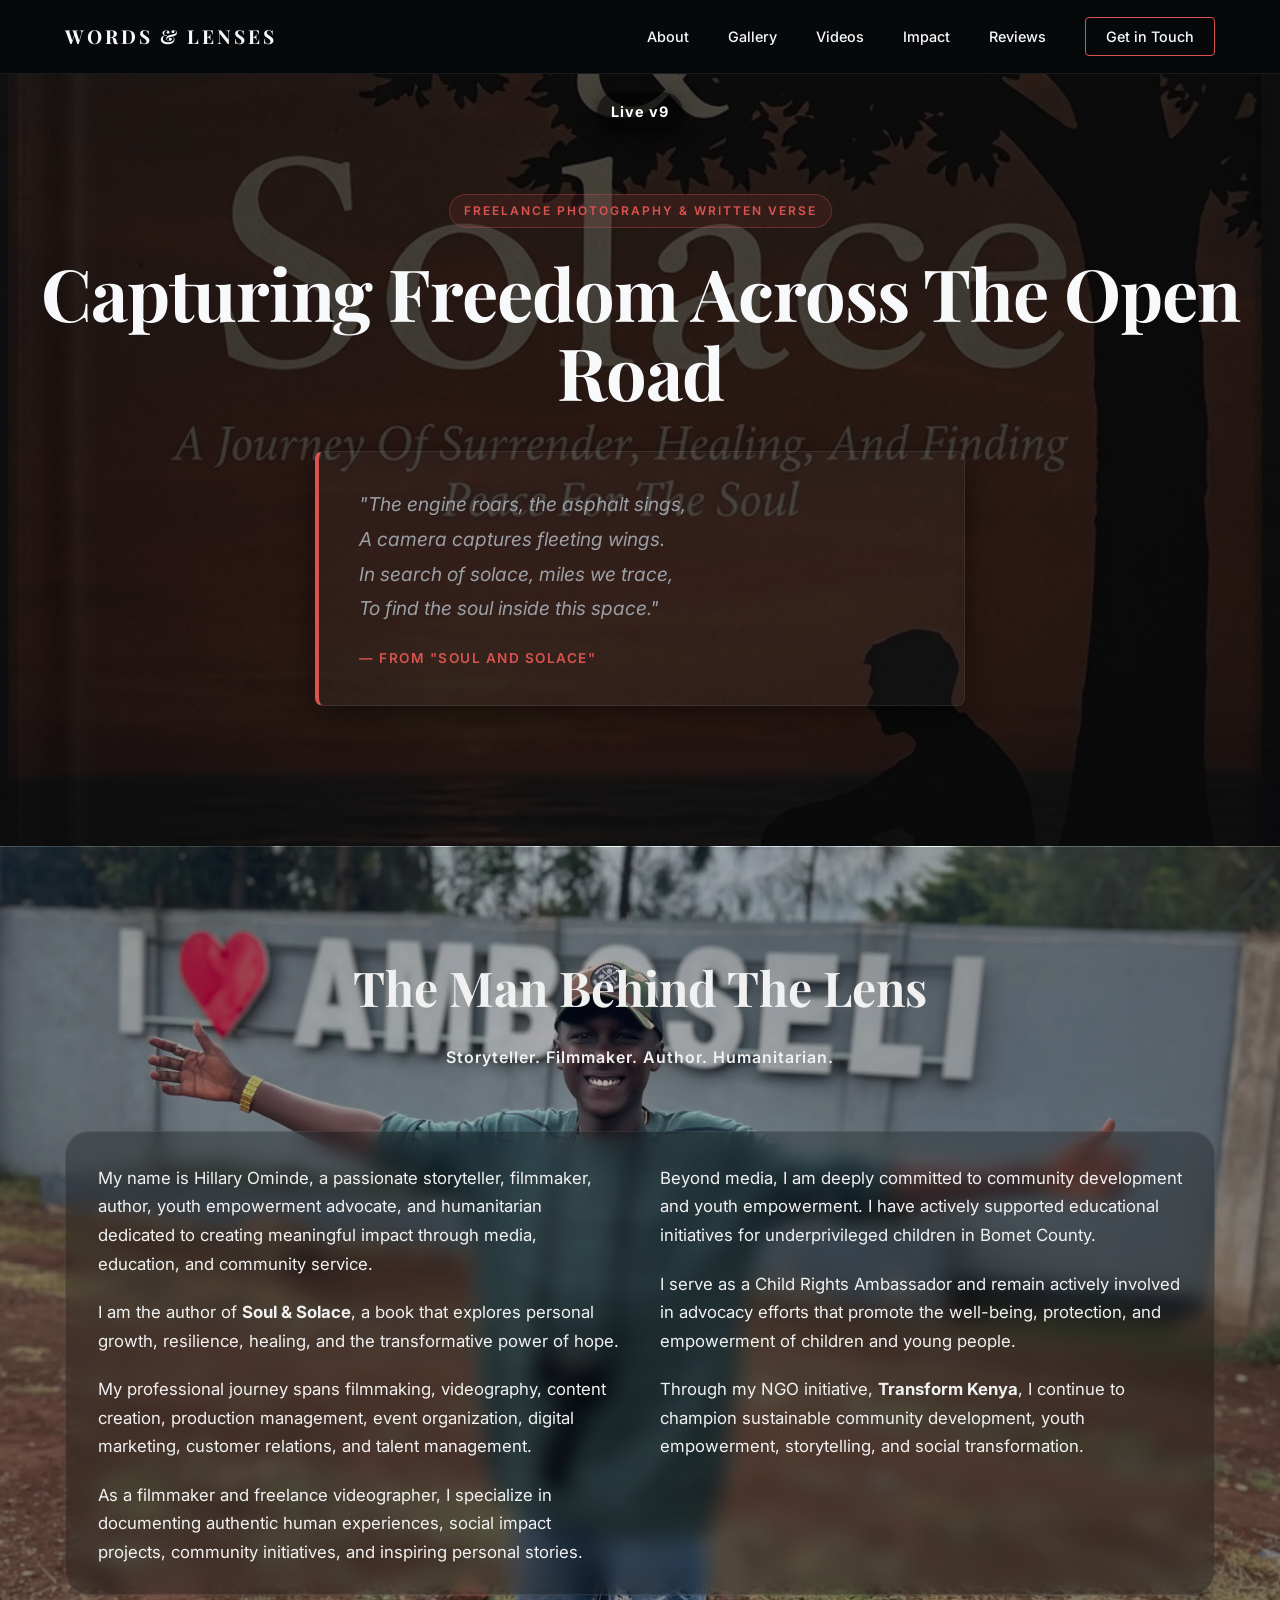
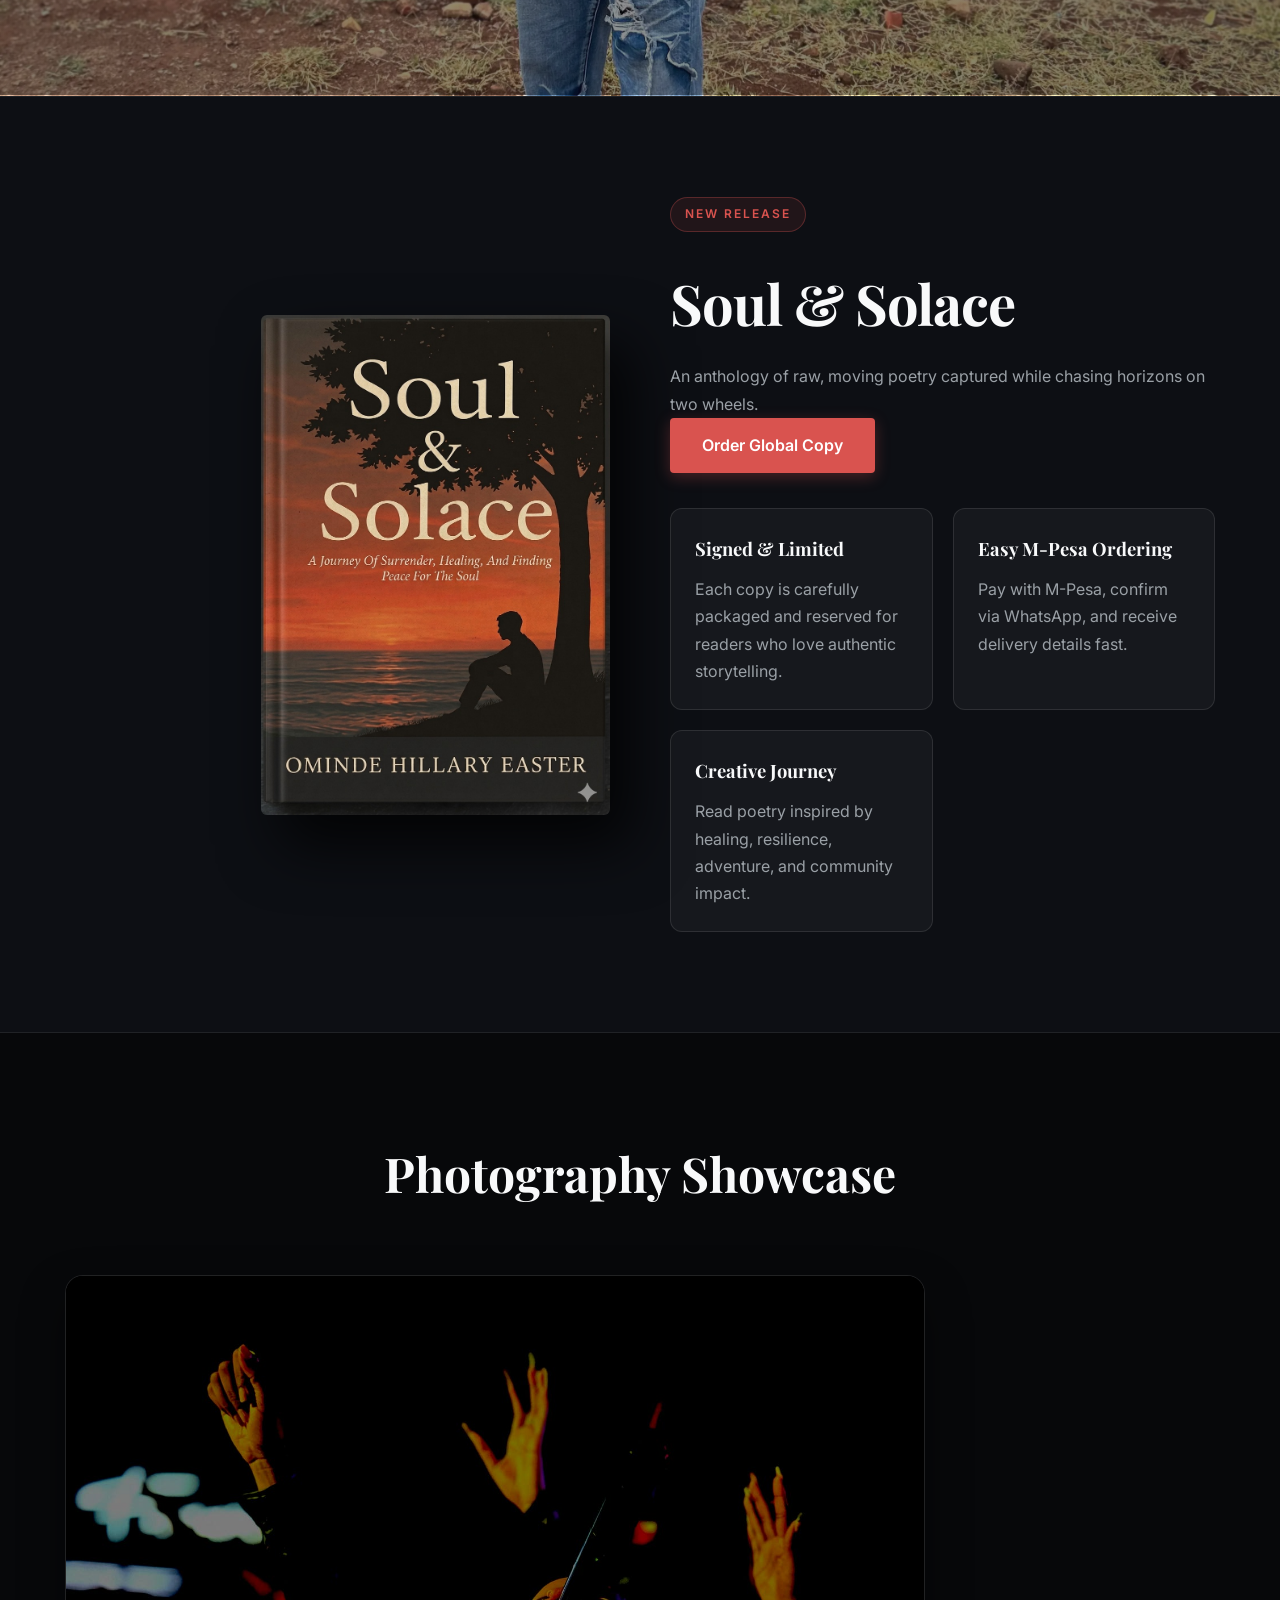
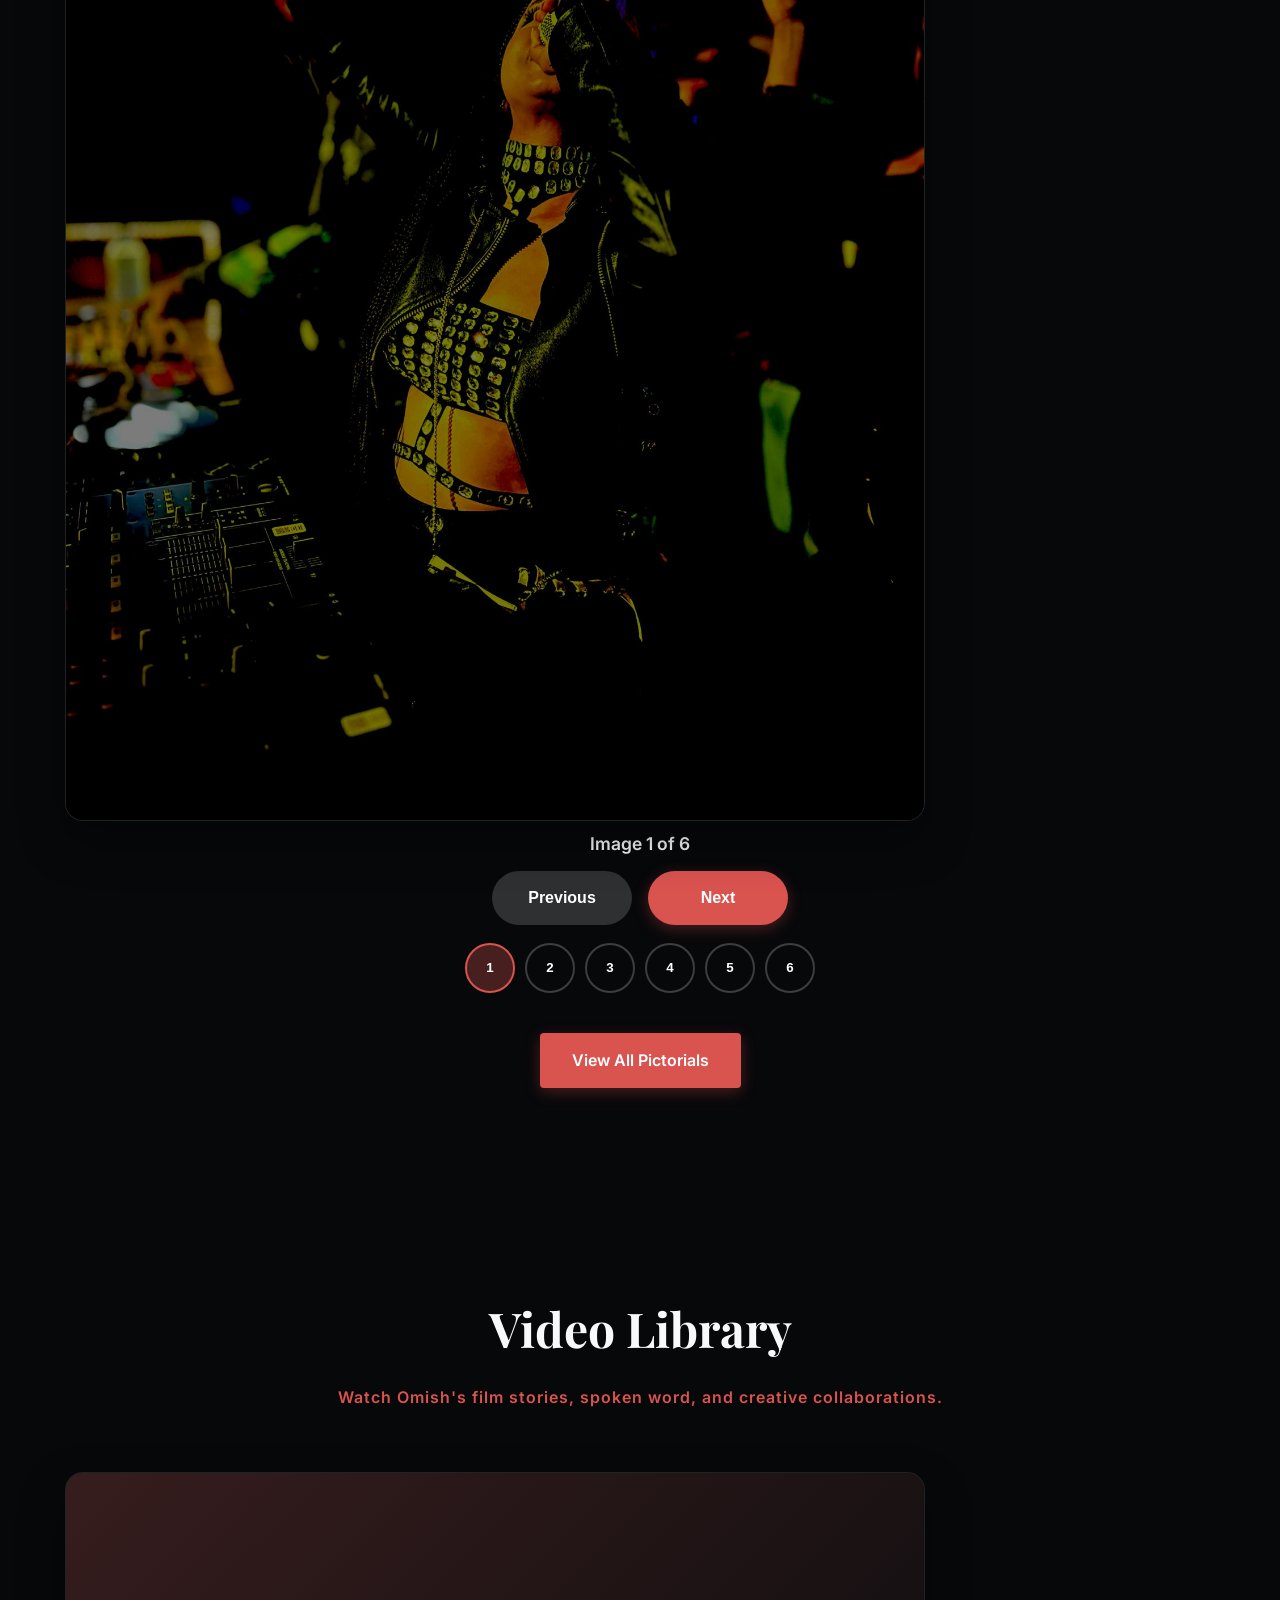
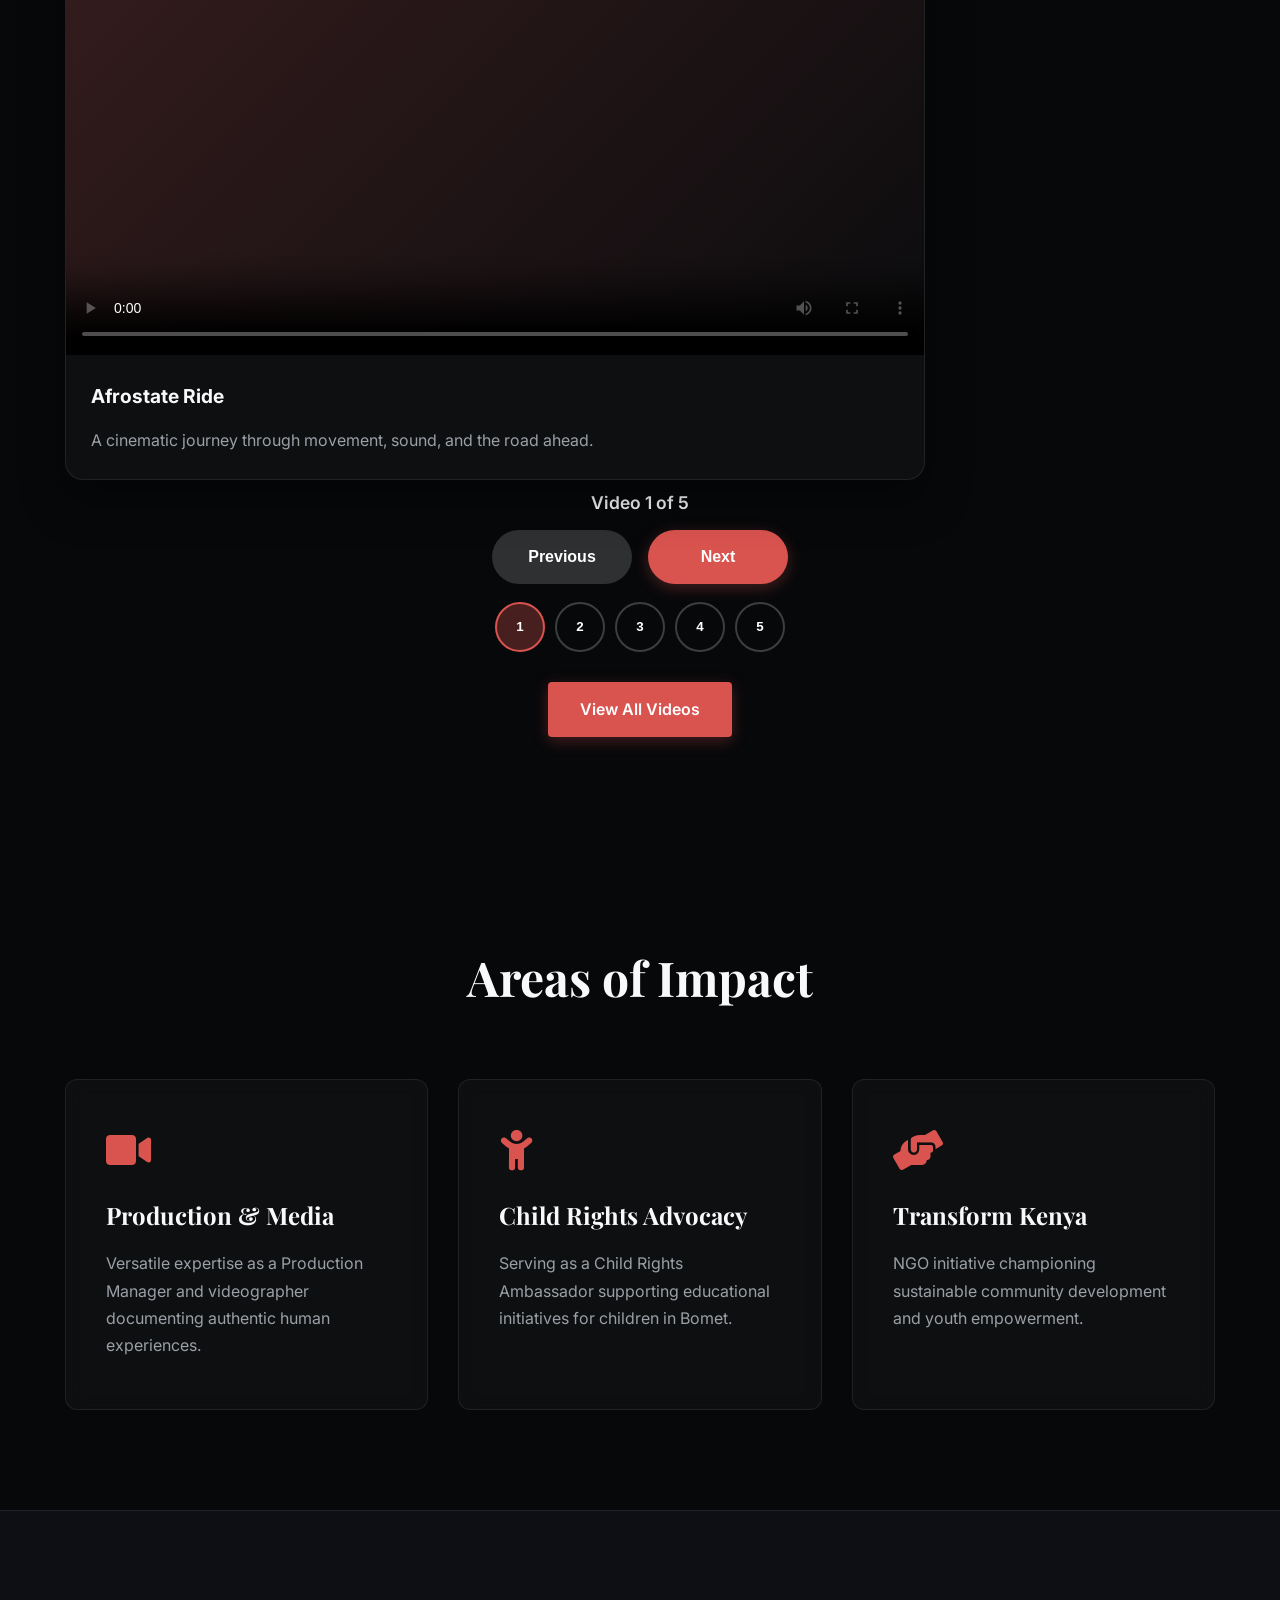
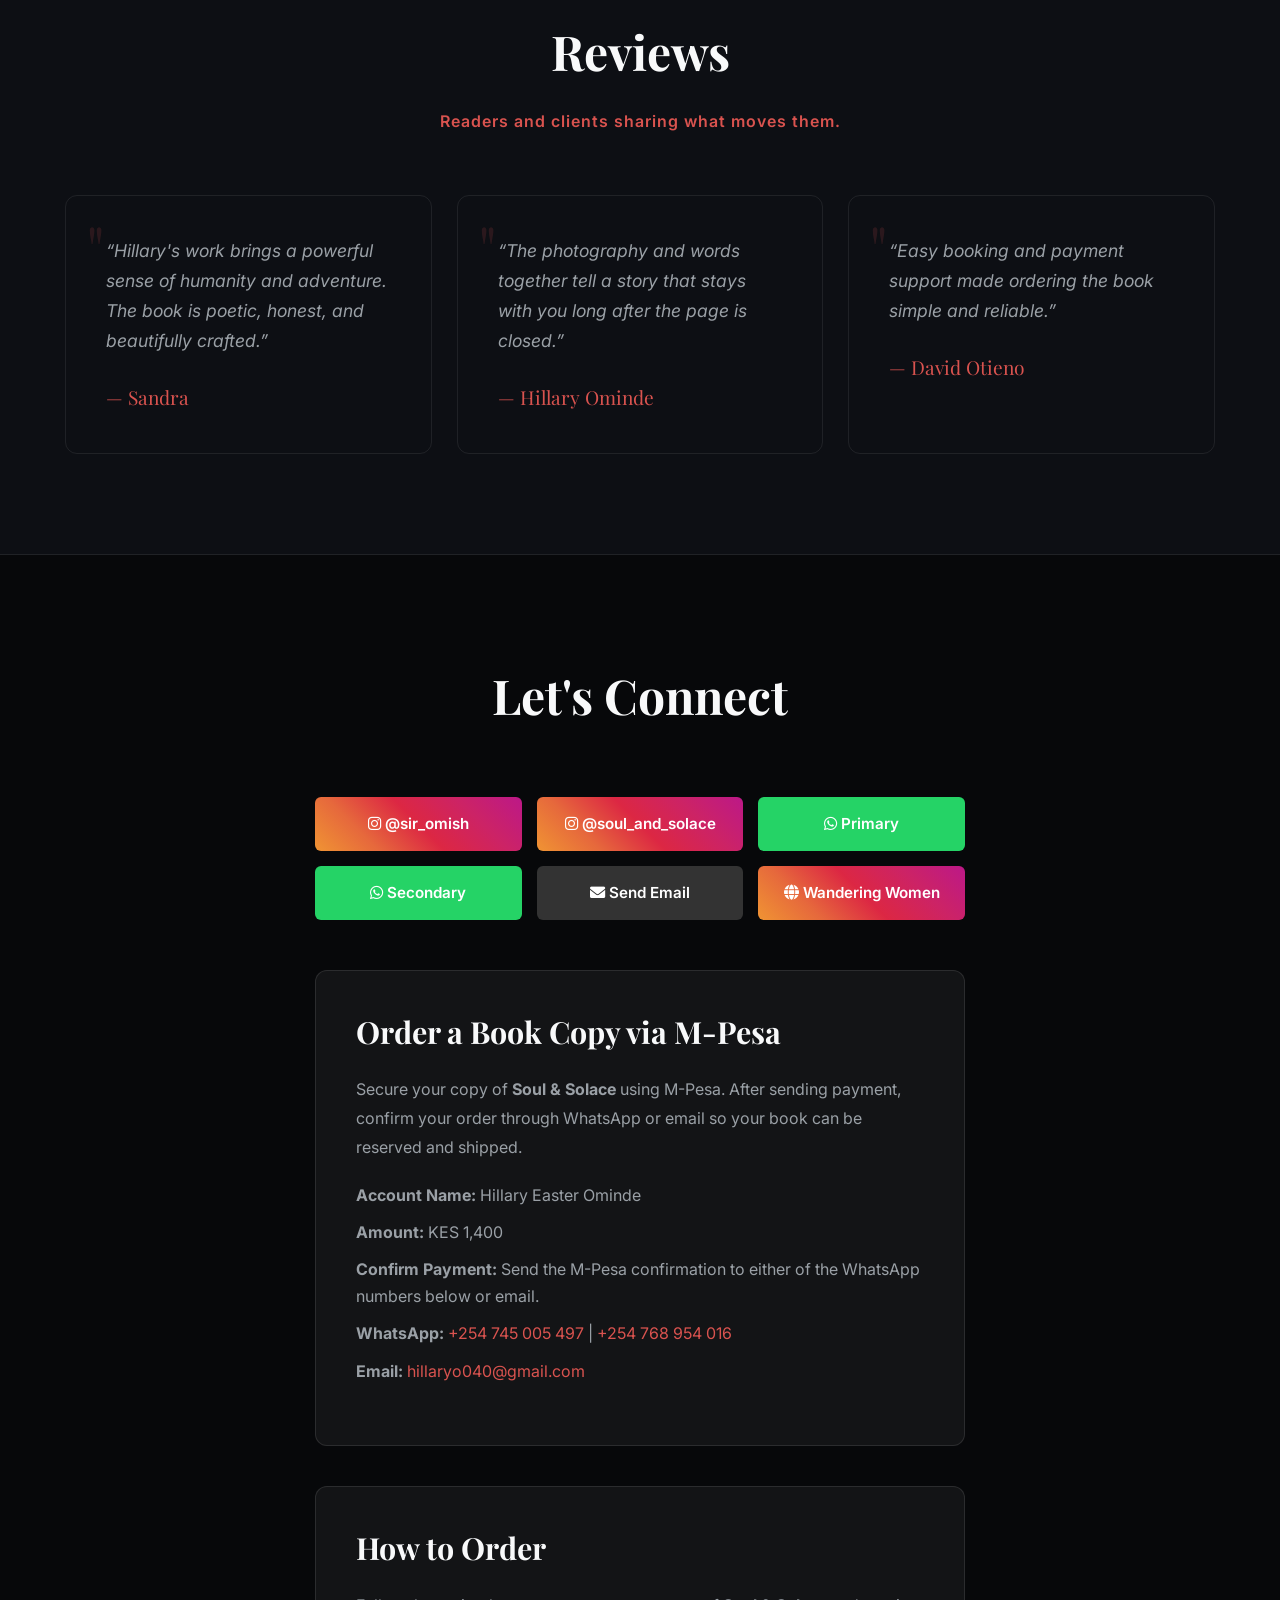
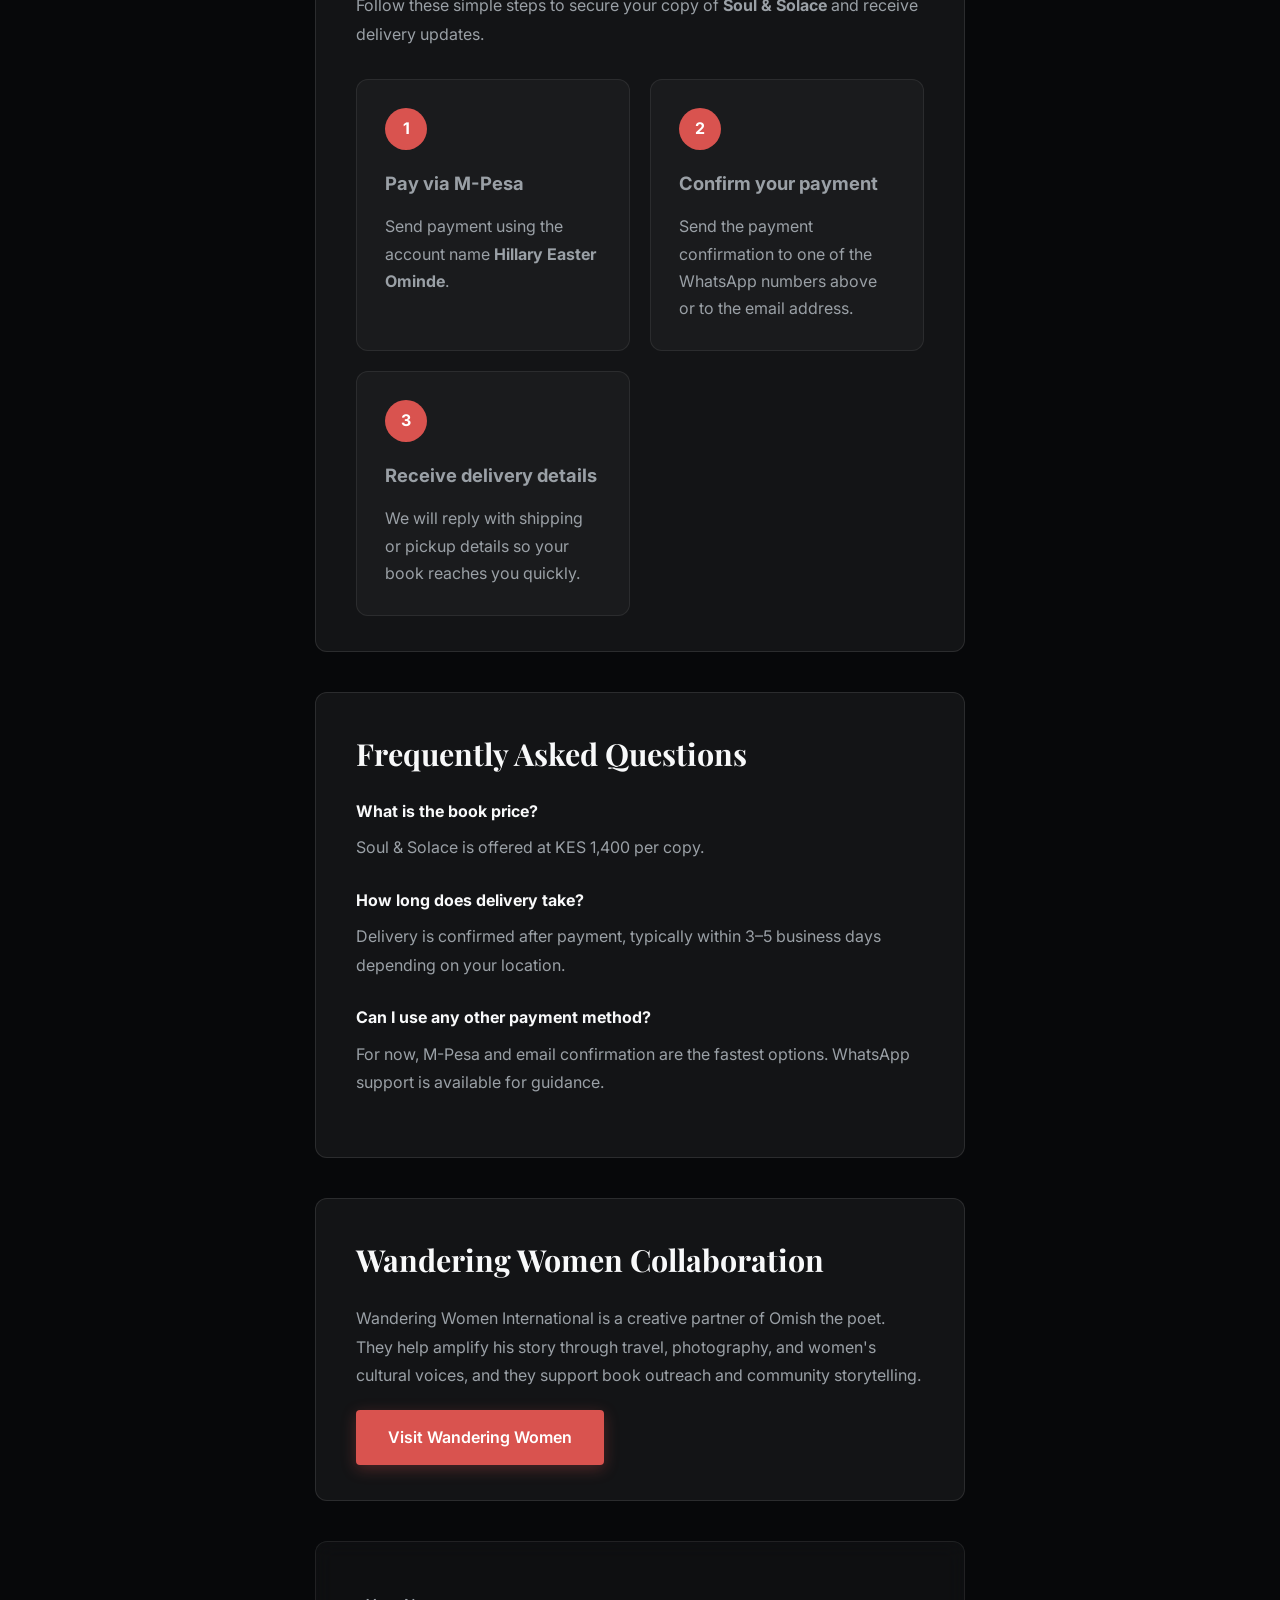
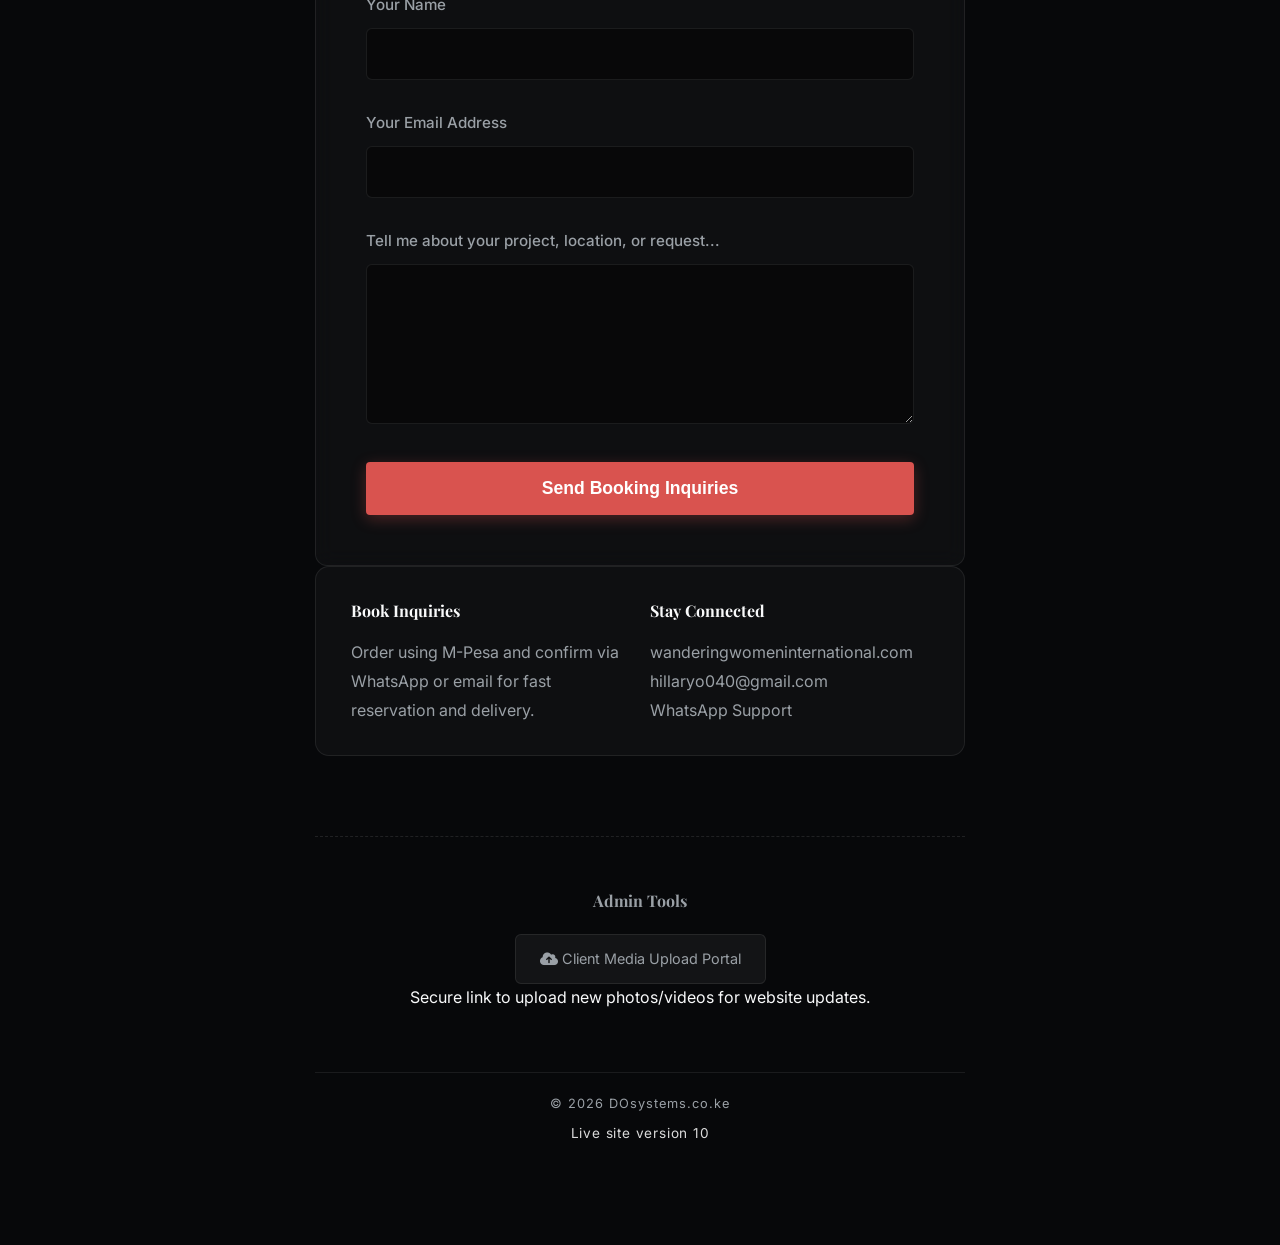
==== commit 97eabb99: "Fix video playback with HTML5 controls and add referenced video/poster assets" ====
--- a/index.html
+++ b/index.html
@@ -206,7 +206,10 @@
                 aria-label="Video showcase" tabindex="0">
                 <div class="video-slide active" data-index="0" aria-hidden="false">
                     <div class="video-preview">
-                        <div class="video-icon"><i class="fas fa-play"></i></div>
+                        <video controls preload="metadata" playsinline poster="thumb1.jpg">
+                            <source src="afrostate.mp4" type="video/mp4">
+                            Your browser does not support the video tag.
+                        </video>
                     </div>
                     <div class="video-info">
                         <h3>Afrostate Ride</h3>
@@ -215,7 +218,10 @@
                 </div>
                 <div class="video-slide" data-index="1" aria-hidden="true">
                     <div class="video-preview">
-                        <div class="video-icon"><i class="fas fa-play"></i></div>
+                        <video controls preload="metadata" playsinline poster="thumb2.jpg">
+                            <source src="afrostate - Copy.mp4" type="video/mp4">
+                            Your browser does not support the video tag.
+                        </video>
                     </div>
                     <div class="video-info">
                         <h3>Poetry in Motion</h3>
@@ -224,7 +230,10 @@
                 </div>
                 <div class="video-slide" data-index="2" aria-hidden="true">
                     <div class="video-preview">
-                        <div class="video-icon"><i class="fas fa-play"></i></div>
+                        <video controls preload="metadata" playsinline poster="thumb1.jpg">
+                            <source src="PIM.mp4" type="video/mp4">
+                            Your browser does not support the video tag.
+                        </video>
                     </div>
                     <div class="video-info">
                         <h3>PIM Impact</h3>
@@ -233,7 +242,10 @@
                 </div>
                 <div class="video-slide" data-index="3" aria-hidden="true">
                     <div class="video-preview">
-                        <div class="video-icon"><i class="fas fa-play"></i></div>
+                        <video controls preload="metadata" playsinline poster="thumb2.jpg">
+                            <source src="creativecollaborations (1).mp4" type="video/mp4">
+                            Your browser does not support the video tag.
+                        </video>
                     </div>
                     <div class="video-info">
                         <h3>Creative Collaborations</h3>
--- a/style.css
+++ b/style.css
@@ -660,6 +660,15 @@
     width: 100%;
     padding-top: 56.25%;
     background: linear-gradient(135deg, rgba(217, 83, 79, 0.2), rgba(7, 8, 10, 0.4));
+    overflow: hidden;
+}
+
+.video-preview video {
+    position: absolute;
+    inset: 0;
+    width: 100%;
+    height: 100%;
+    object-fit: cover;
 }
 
 .video-info {
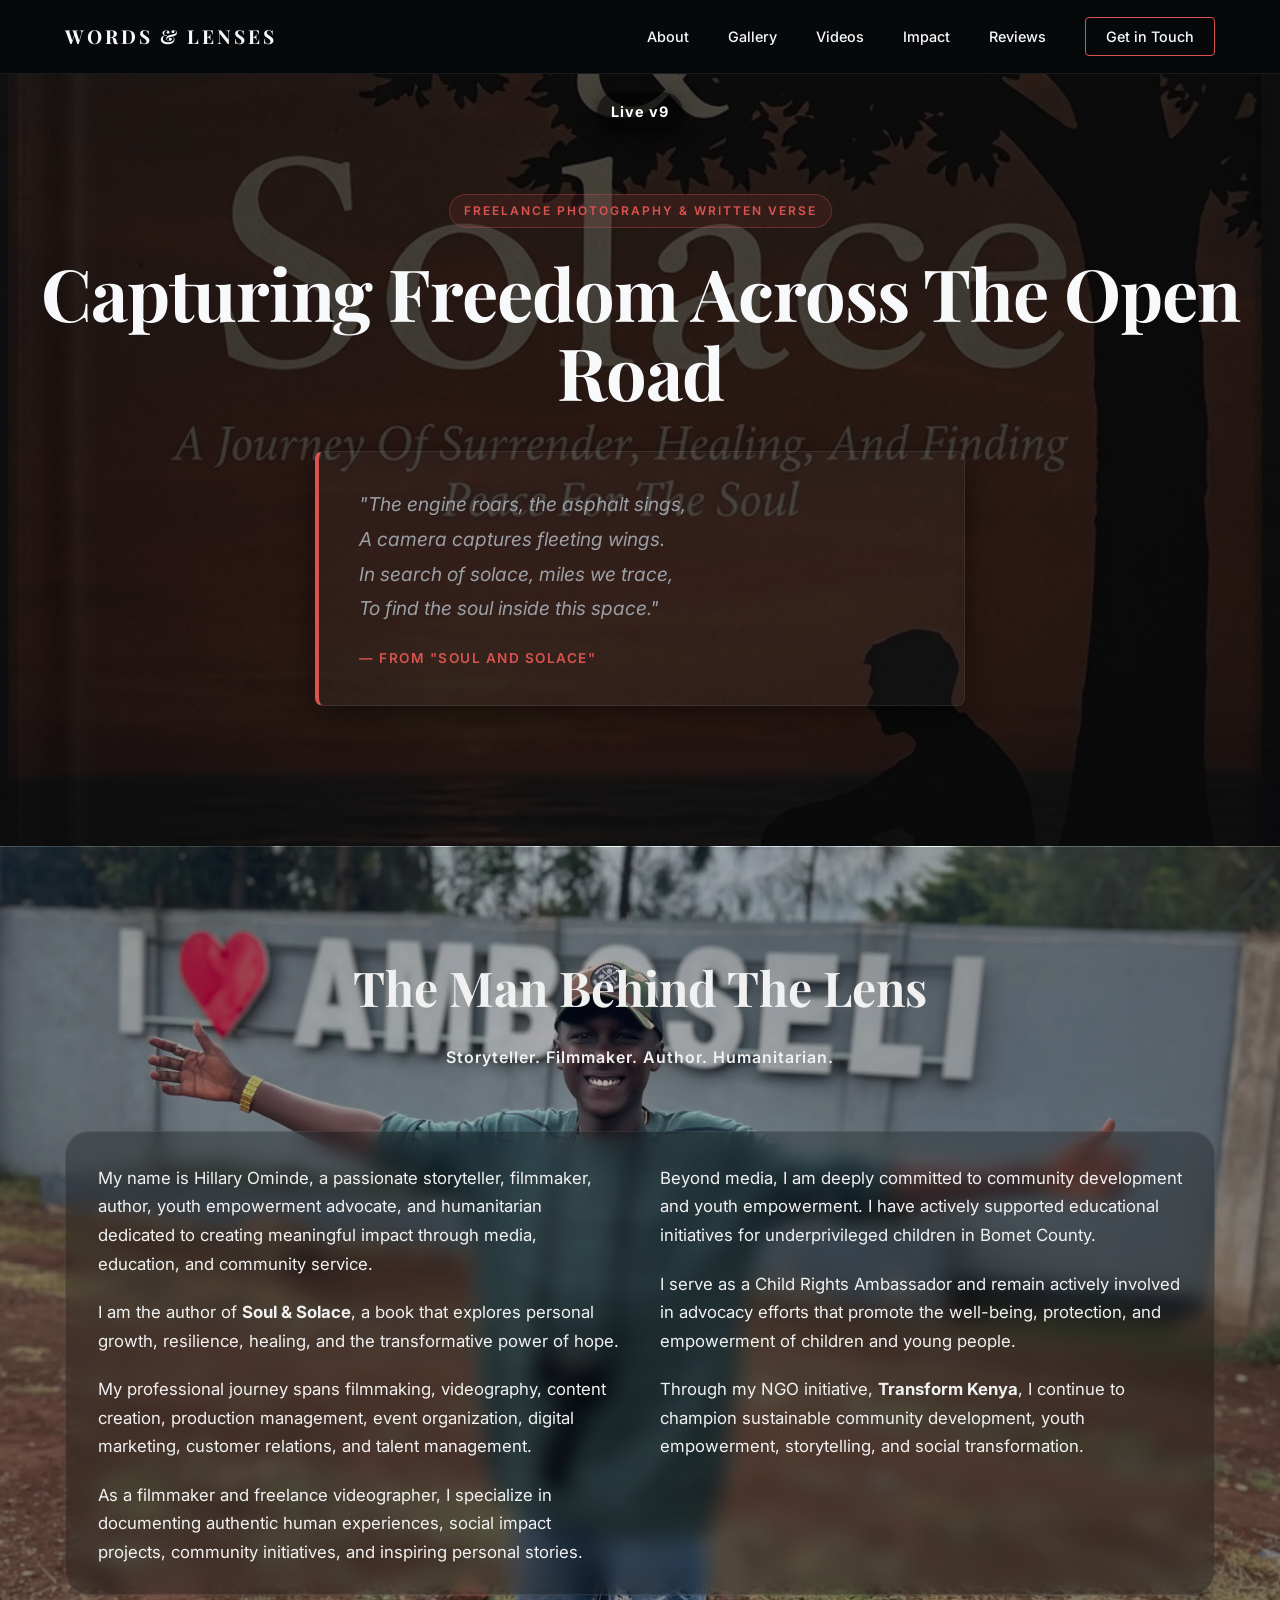
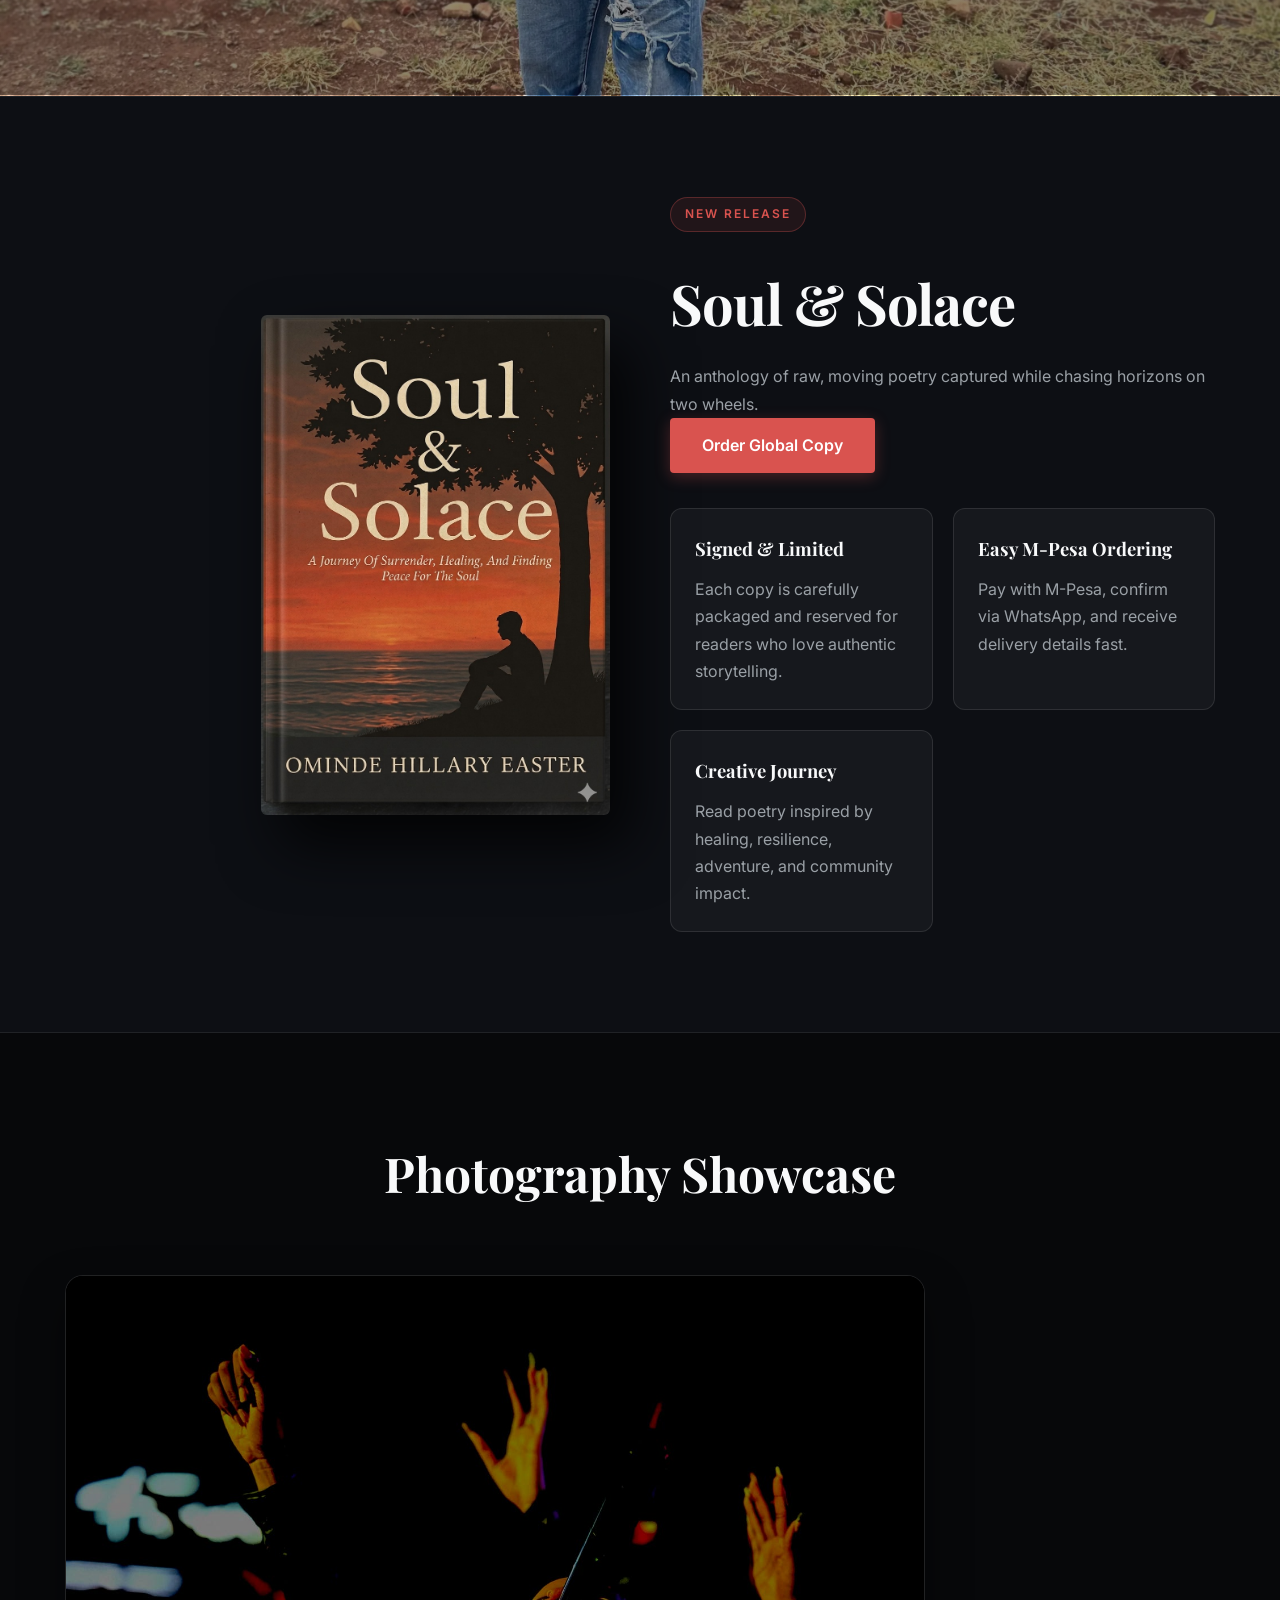
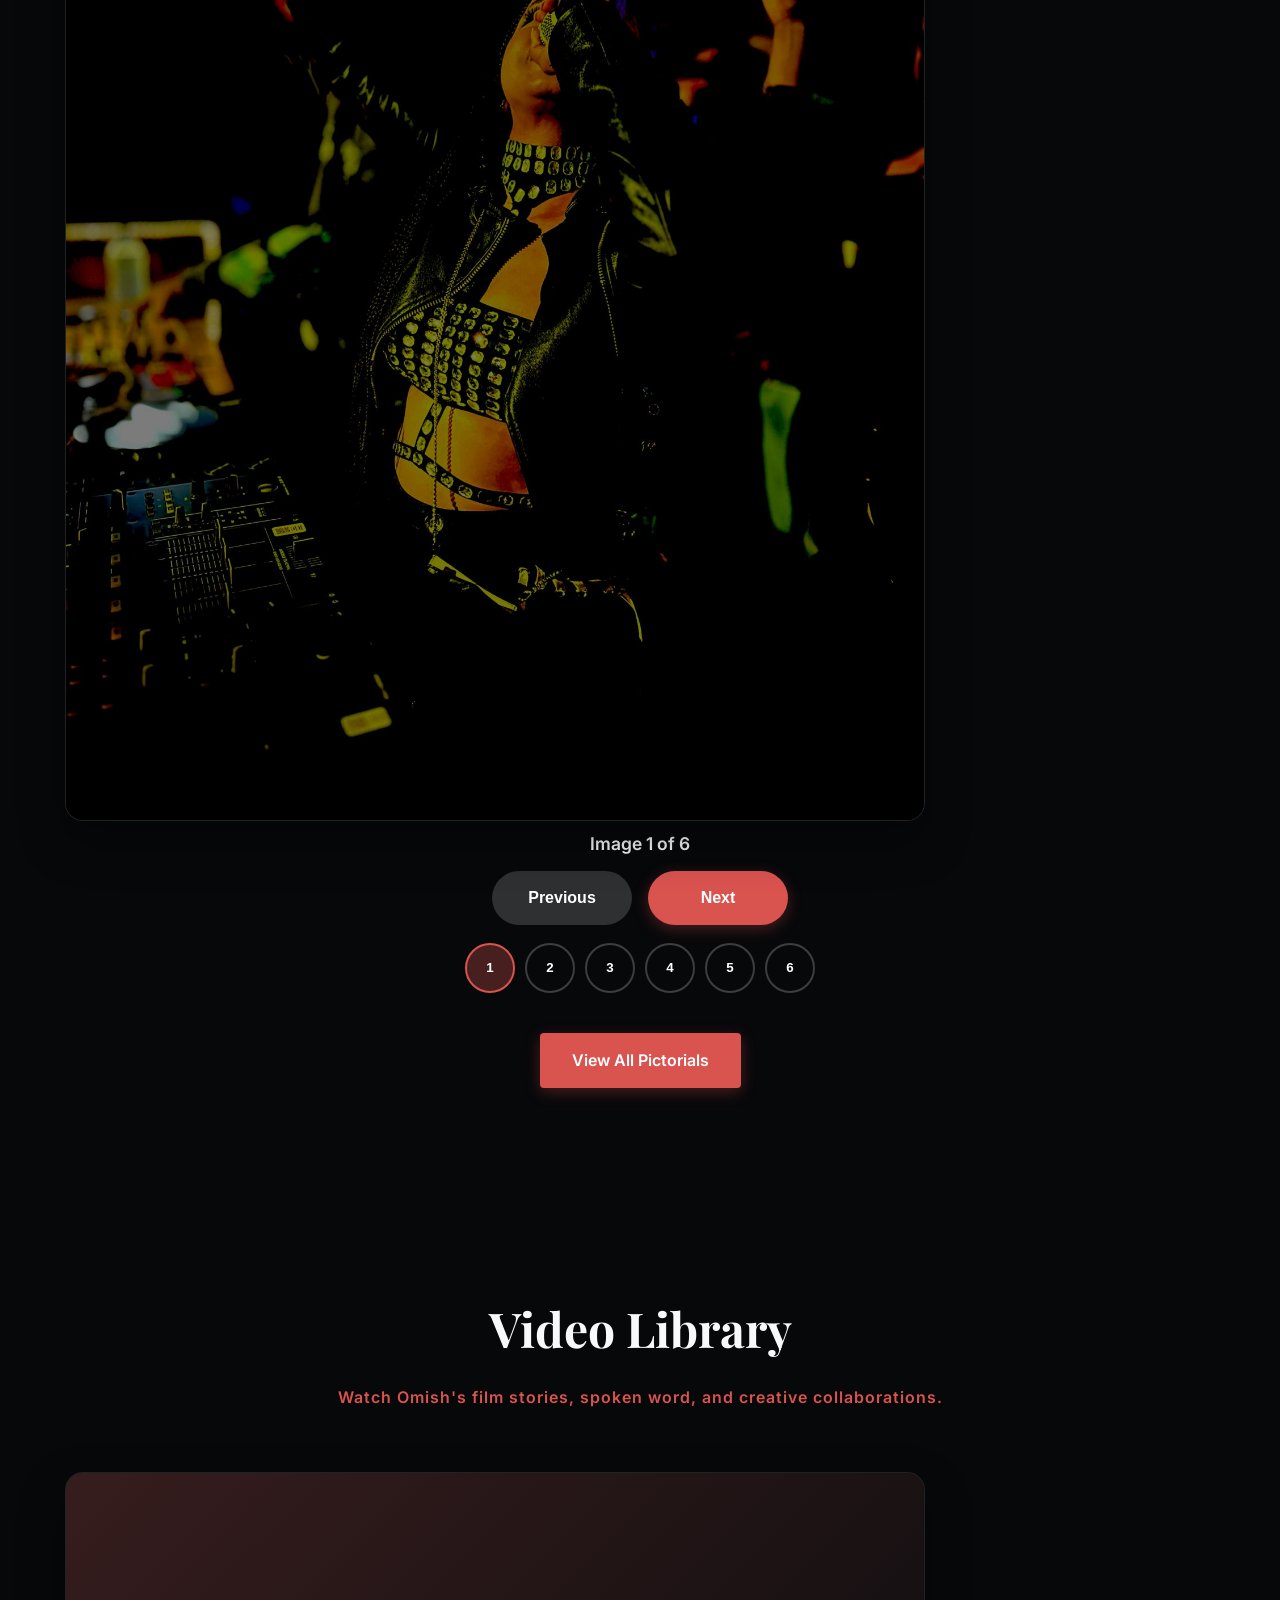
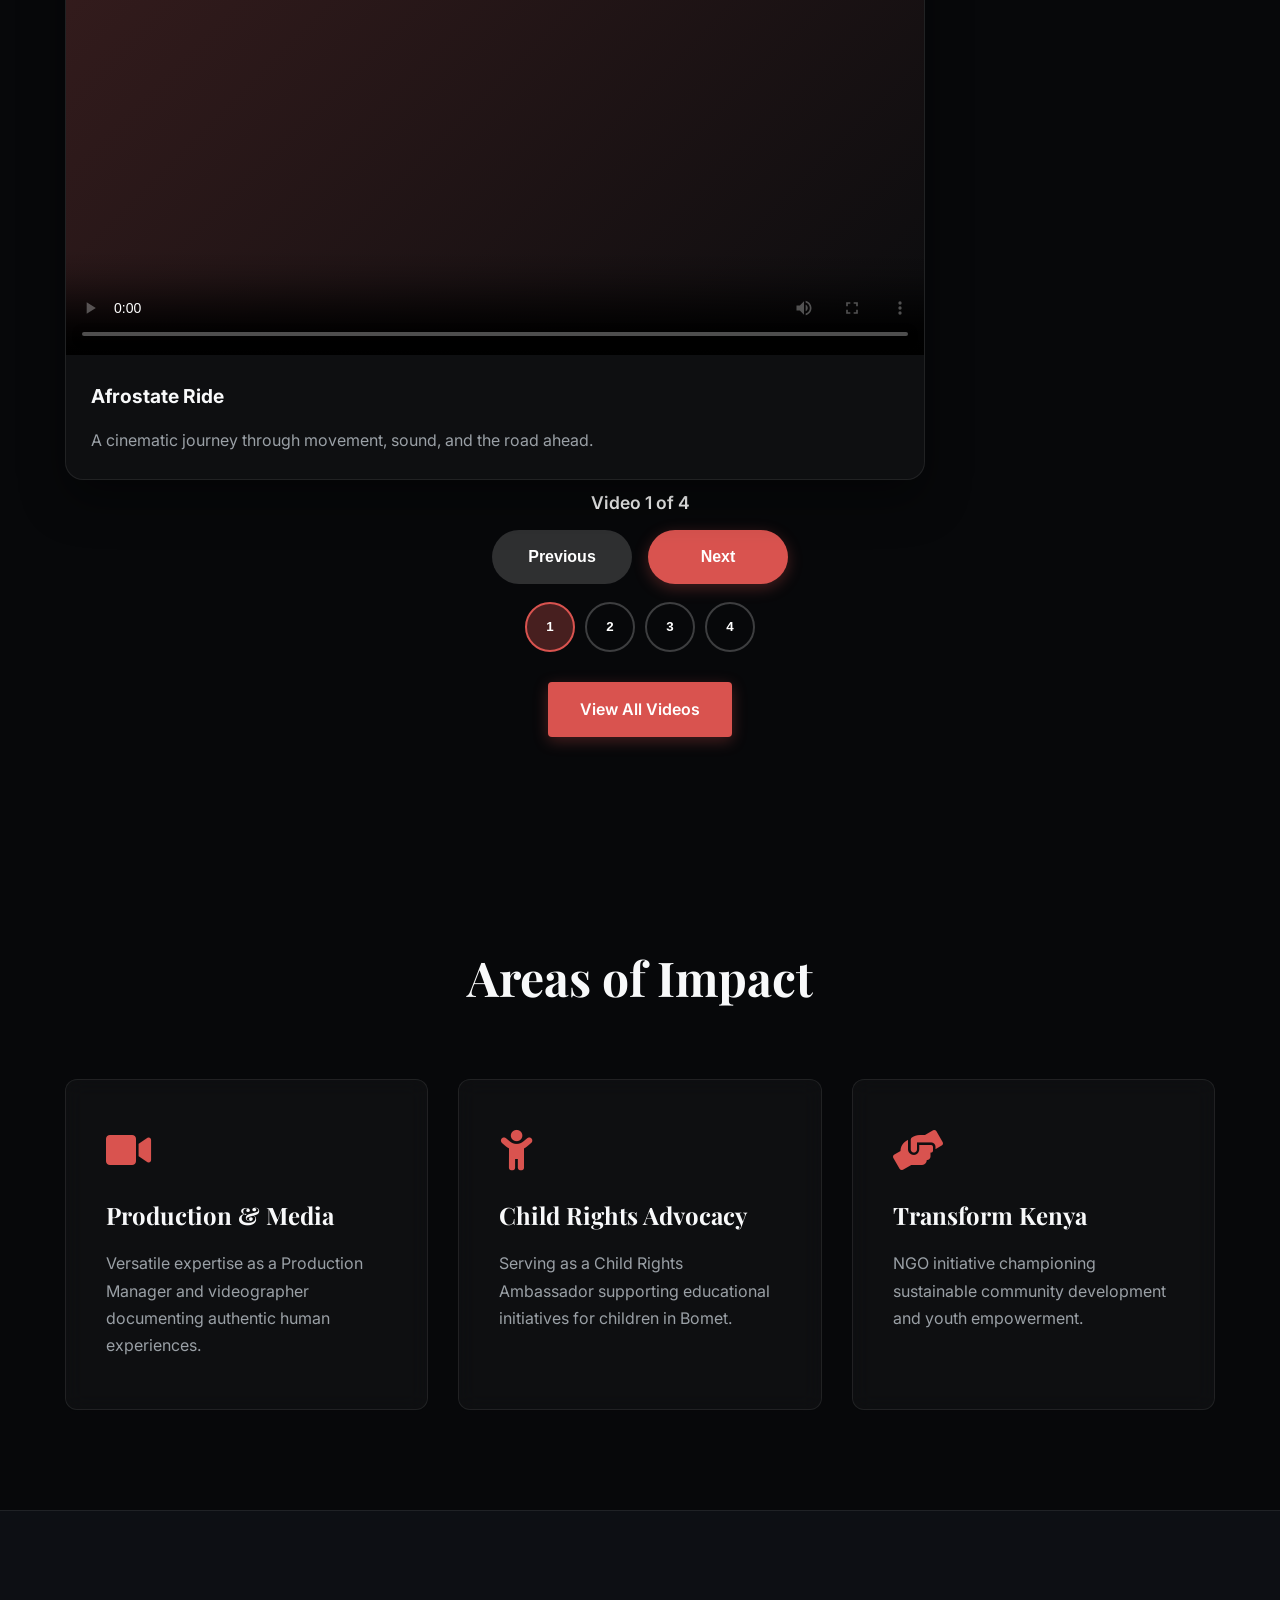
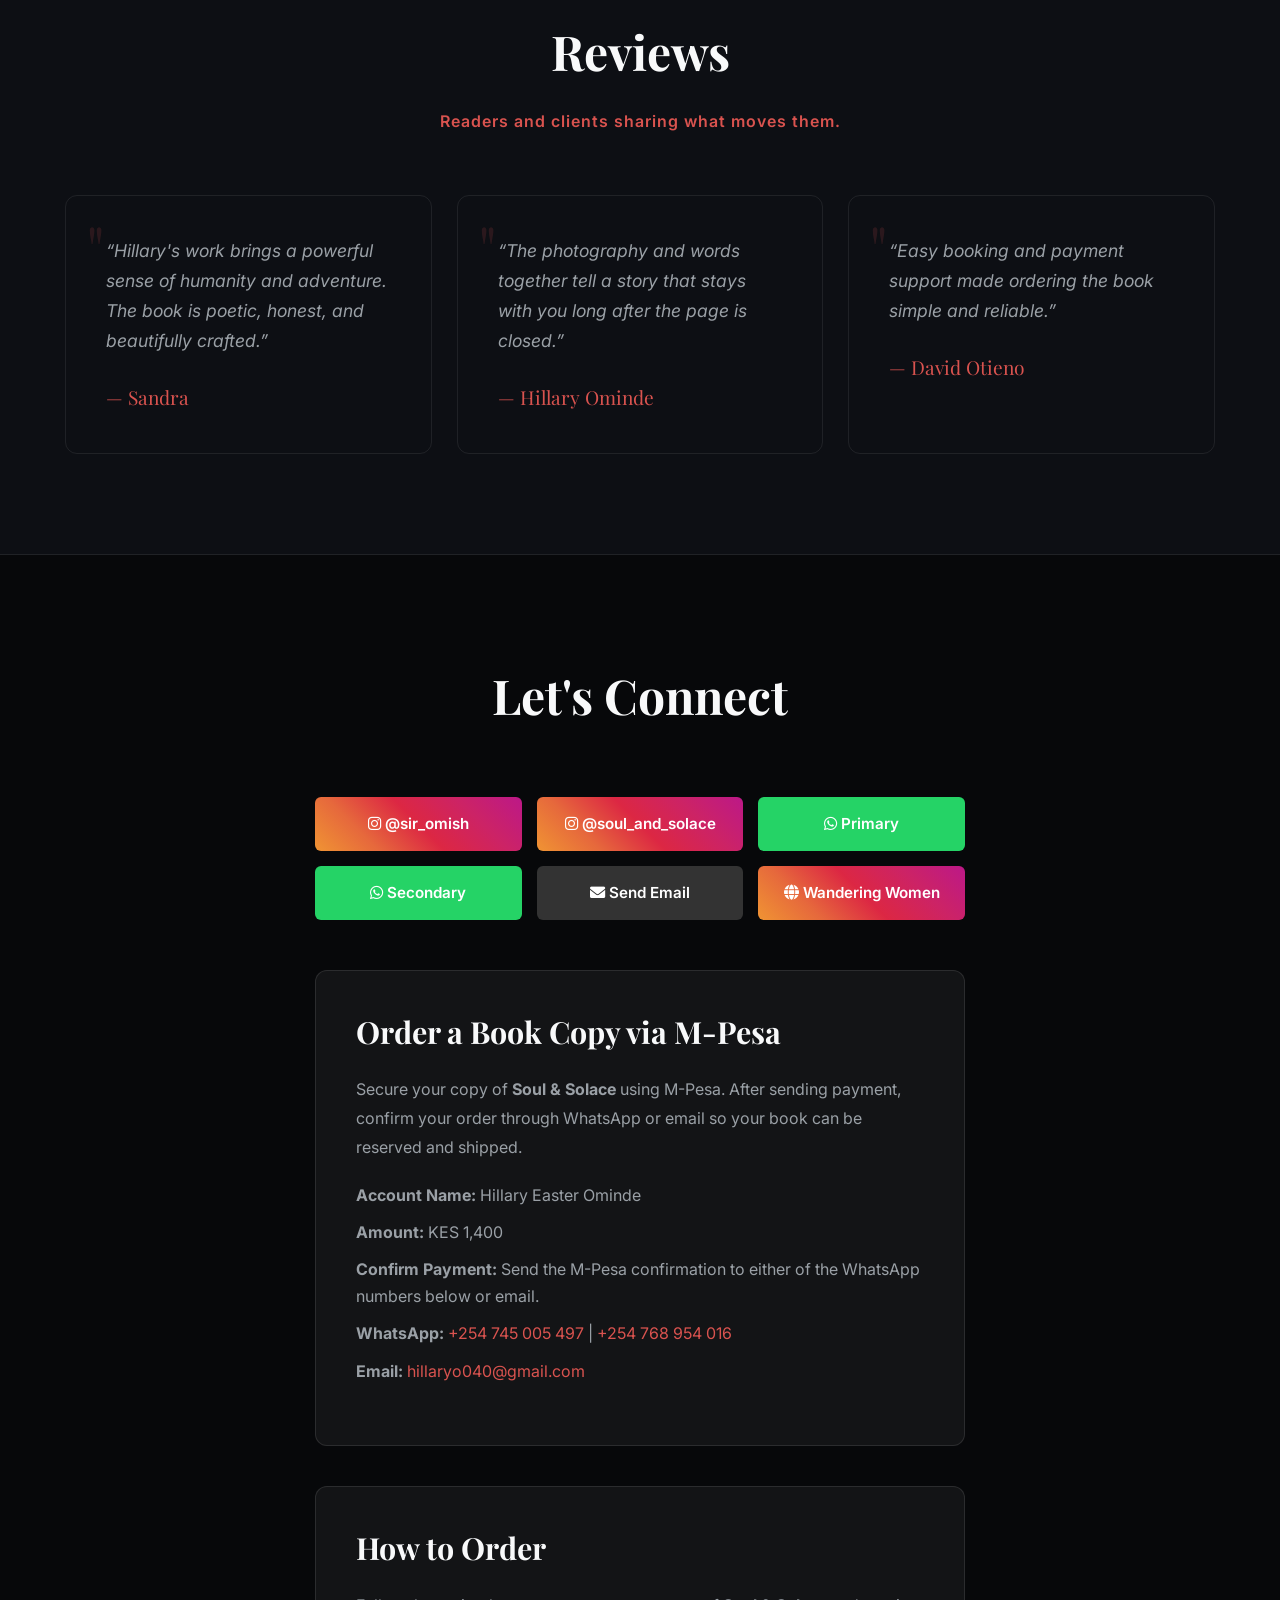
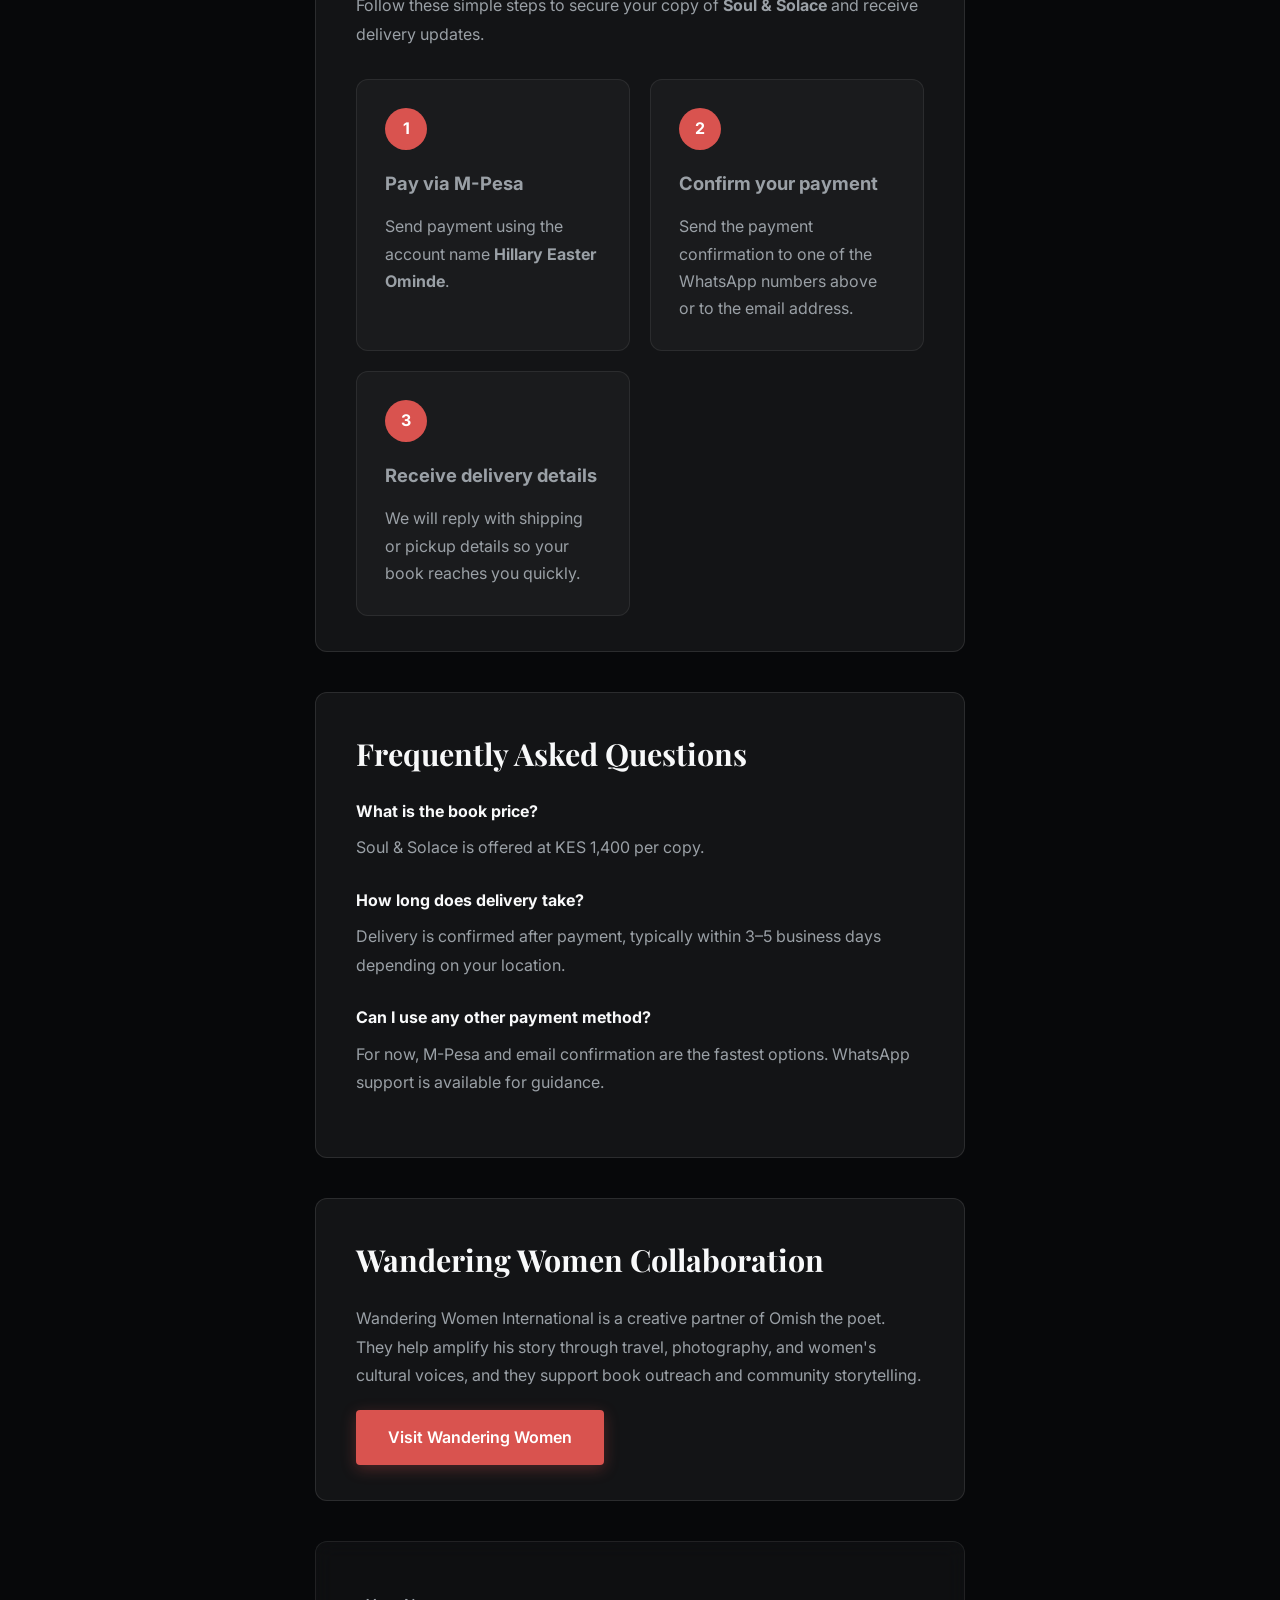
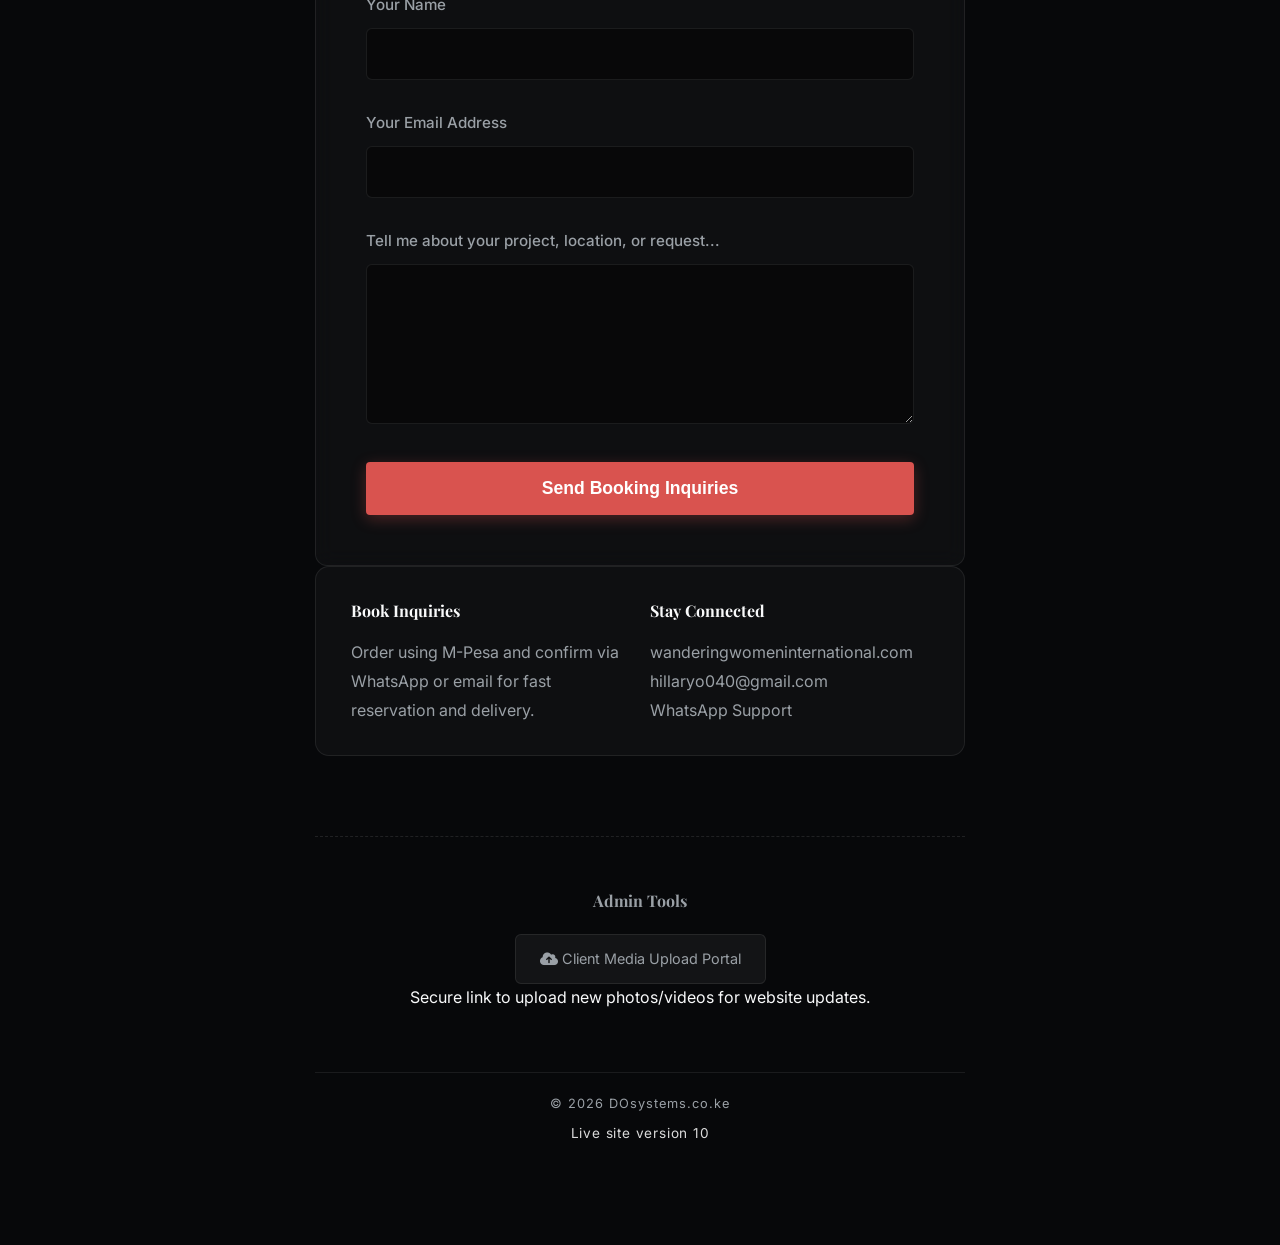
==== commit 3e46d508: "Remove duplicate Afrostate copy and fix video slide playback behavior" ====
--- a/index.html
+++ b/index.html
@@ -218,18 +218,6 @@
                 </div>
                 <div class="video-slide" data-index="1" aria-hidden="true">
                     <div class="video-preview">
-                        <video controls preload="metadata" playsinline poster="thumb2.jpg">
-                            <source src="afrostate - Copy.mp4" type="video/mp4">
-                            Your browser does not support the video tag.
-                        </video>
-                    </div>
-                    <div class="video-info">
-                        <h3>Poetry in Motion</h3>
-                        <p>Watch Omish perform spoken word pieces with cinematic visuals.</p>
-                    </div>
-                </div>
-                <div class="video-slide" data-index="2" aria-hidden="true">
-                    <div class="video-preview">
                         <video controls preload="metadata" playsinline poster="thumb1.jpg">
                             <source src="PIM.mp4" type="video/mp4">
                             Your browser does not support the video tag.
@@ -240,7 +228,7 @@
                         <p>Documentary-style storytelling highlighting community and creative purpose.</p>
                     </div>
                 </div>
-                <div class="video-slide" data-index="3" aria-hidden="true">
+                <div class="video-slide" data-index="2" aria-hidden="true">
                     <div class="video-preview">
                         <video controls preload="metadata" playsinline poster="thumb2.jpg">
                             <source src="creativecollaborations (1).mp4" type="video/mp4">
@@ -252,7 +240,7 @@
                         <p>Highlights from projects created with Wandering Women International and local teams.</p>
                     </div>
                 </div>
-                <div class="video-slide" data-index="4" aria-hidden="true">
+                <div class="video-slide" data-index="3" aria-hidden="true">
                     <div class="video-preview">
                         <div class="video-icon"><i class="fas fa-plus"></i></div>
                     </div>
@@ -262,7 +250,7 @@
                     </div>
                 </div>
             </div>
-            <div class="gallery-status video-status" aria-live="polite">Video 1 of 5</div>
+            <div class="gallery-status video-status" aria-live="polite">Video 1 of 4</div>
             <div class="gallery-controls">
                 <button type="button" class="gallery-btn btn-secondary video-btn" data-action="prev"
                     aria-label="Previous video" aria-controls="video-carousel">Previous</button>
@@ -278,8 +266,6 @@
                     aria-selected="false" aria-controls="video-carousel" aria-label="View video 3">3</button>
                 <button type="button" class="gallery-indicator video-indicator" data-index="3" role="tab"
                     aria-selected="false" aria-controls="video-carousel" aria-label="View video 4">4</button>
-                <button type="button" class="gallery-indicator video-indicator" data-index="4" role="tab"
-                    aria-selected="false" aria-controls="video-carousel" aria-label="View video 5">5</button>
             </div>
             <div style="text-align: center; margin-top: 30px;">
                 <a href="videos.html" class="btn-primary">View All Videos</a>
@@ -594,13 +580,32 @@
                 videoStatus.textContent = `Video ${currentVideoIndex + 1} of ${videoSlides.length}`;
             };
 
+            const pauseAllVideos = () => {
+                videoSlides.forEach((slide) => {
+                    const video = slide.querySelector('video');
+                    if (video && !video.paused) {
+                        video.pause();
+                        video.currentTime = 0;
+                    }
+                });
+            };
+
             const setVideoSlide = (index) => {
                 if (!videoSlides.length) return;
                 currentVideoIndex = ((index % videoSlides.length) + videoSlides.length) % videoSlides.length;
+                pauseAllVideos();
                 videoSlides.forEach((slide, i) => {
                     const active = i === currentVideoIndex;
                     slide.classList.toggle('active', active);
                     slide.setAttribute('aria-hidden', active ? 'false' : 'true');
+                    if (active) {
+                        const video = slide.querySelector('video');
+                        if (video) {
+                            video.play().catch(() => {
+                                // autoplay may be blocked; user can manually start playback
+                            });
+                        }
+                    }
                 });
                 videoIndicators.forEach((button, i) => {
                     const active = i === currentVideoIndex;
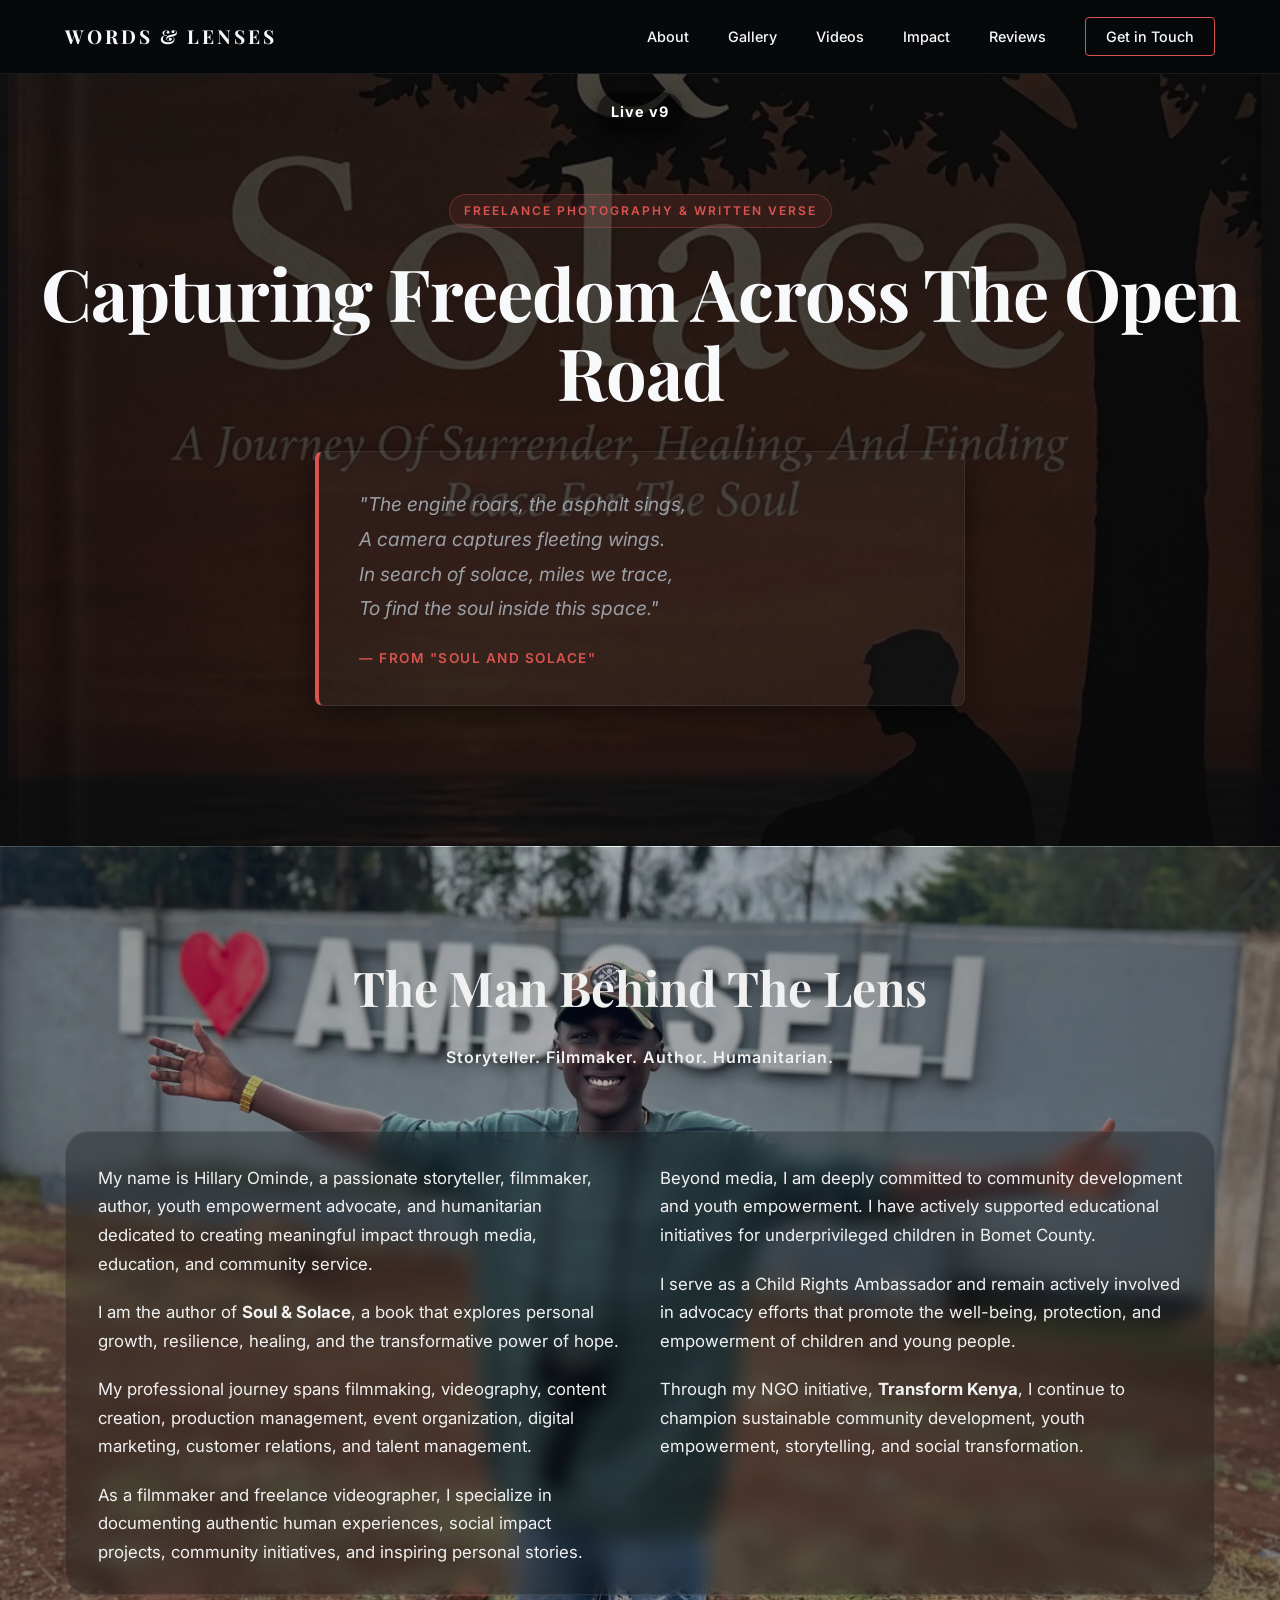
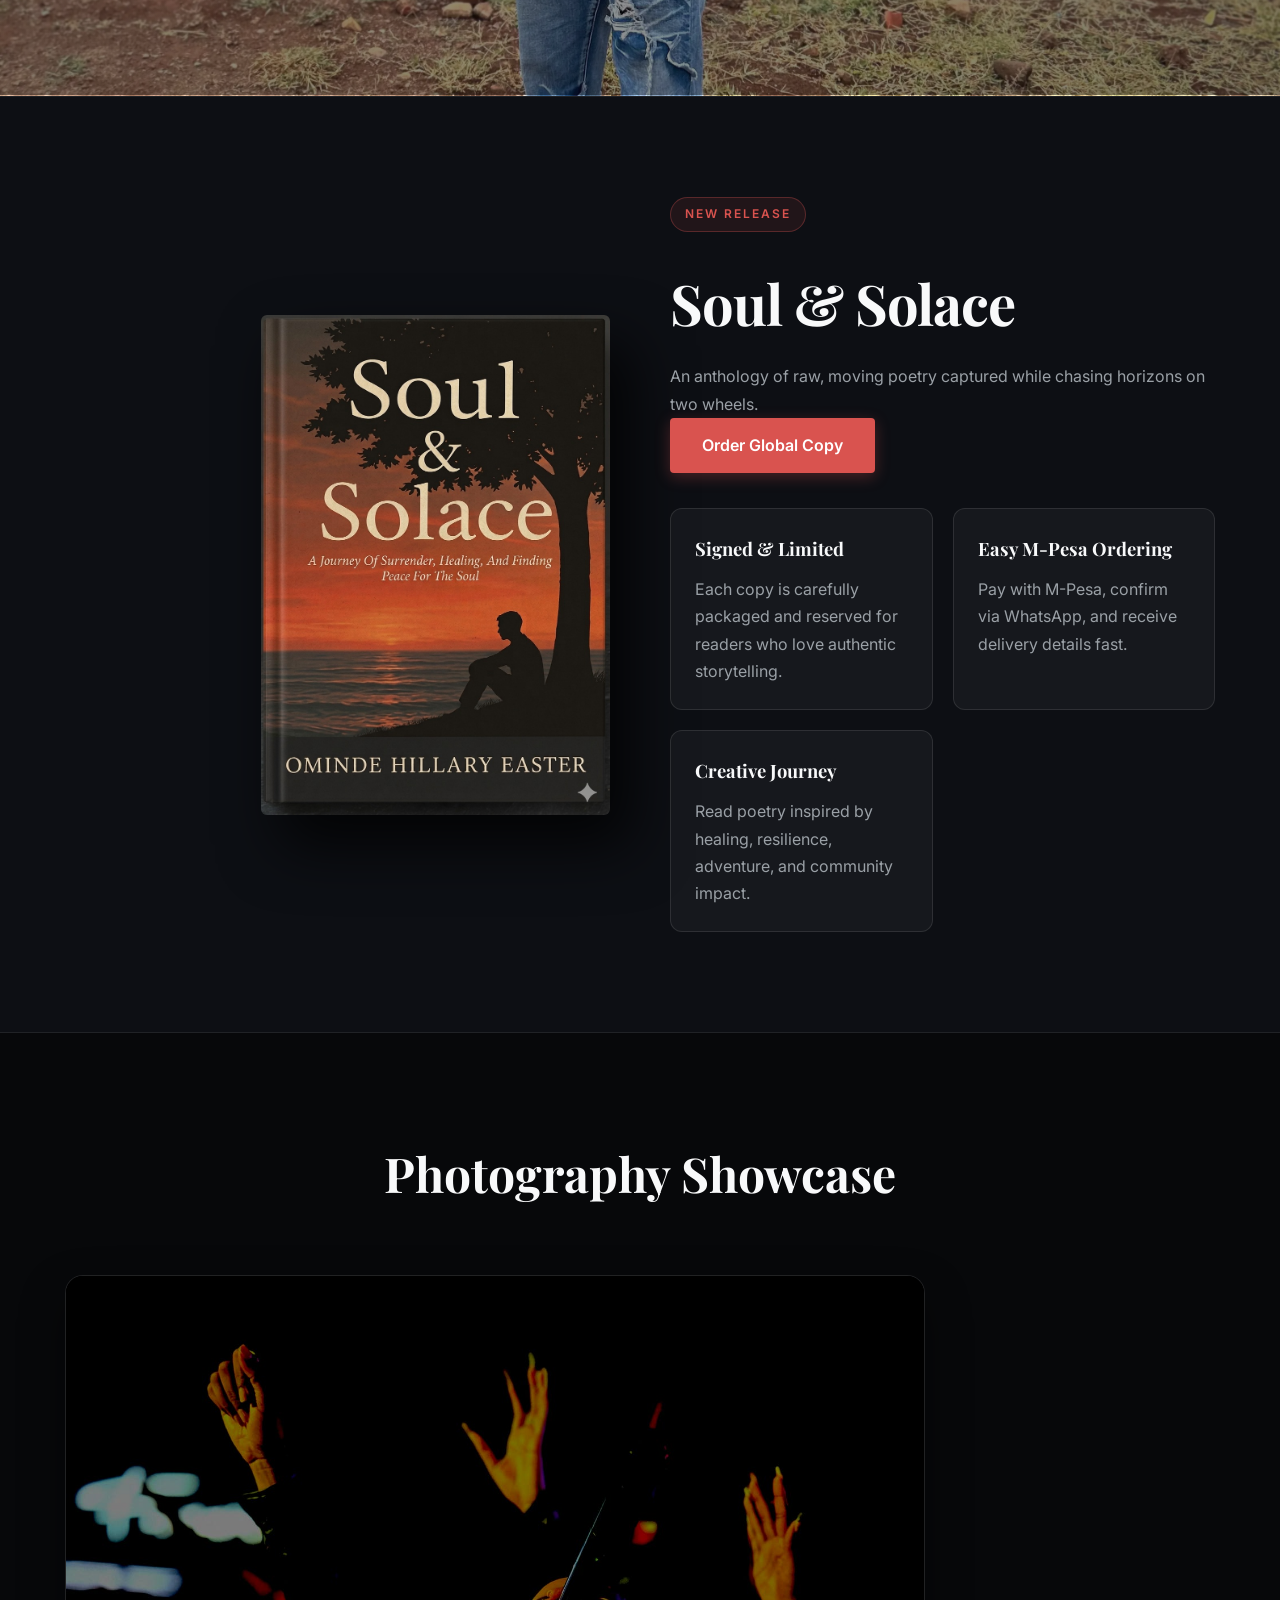
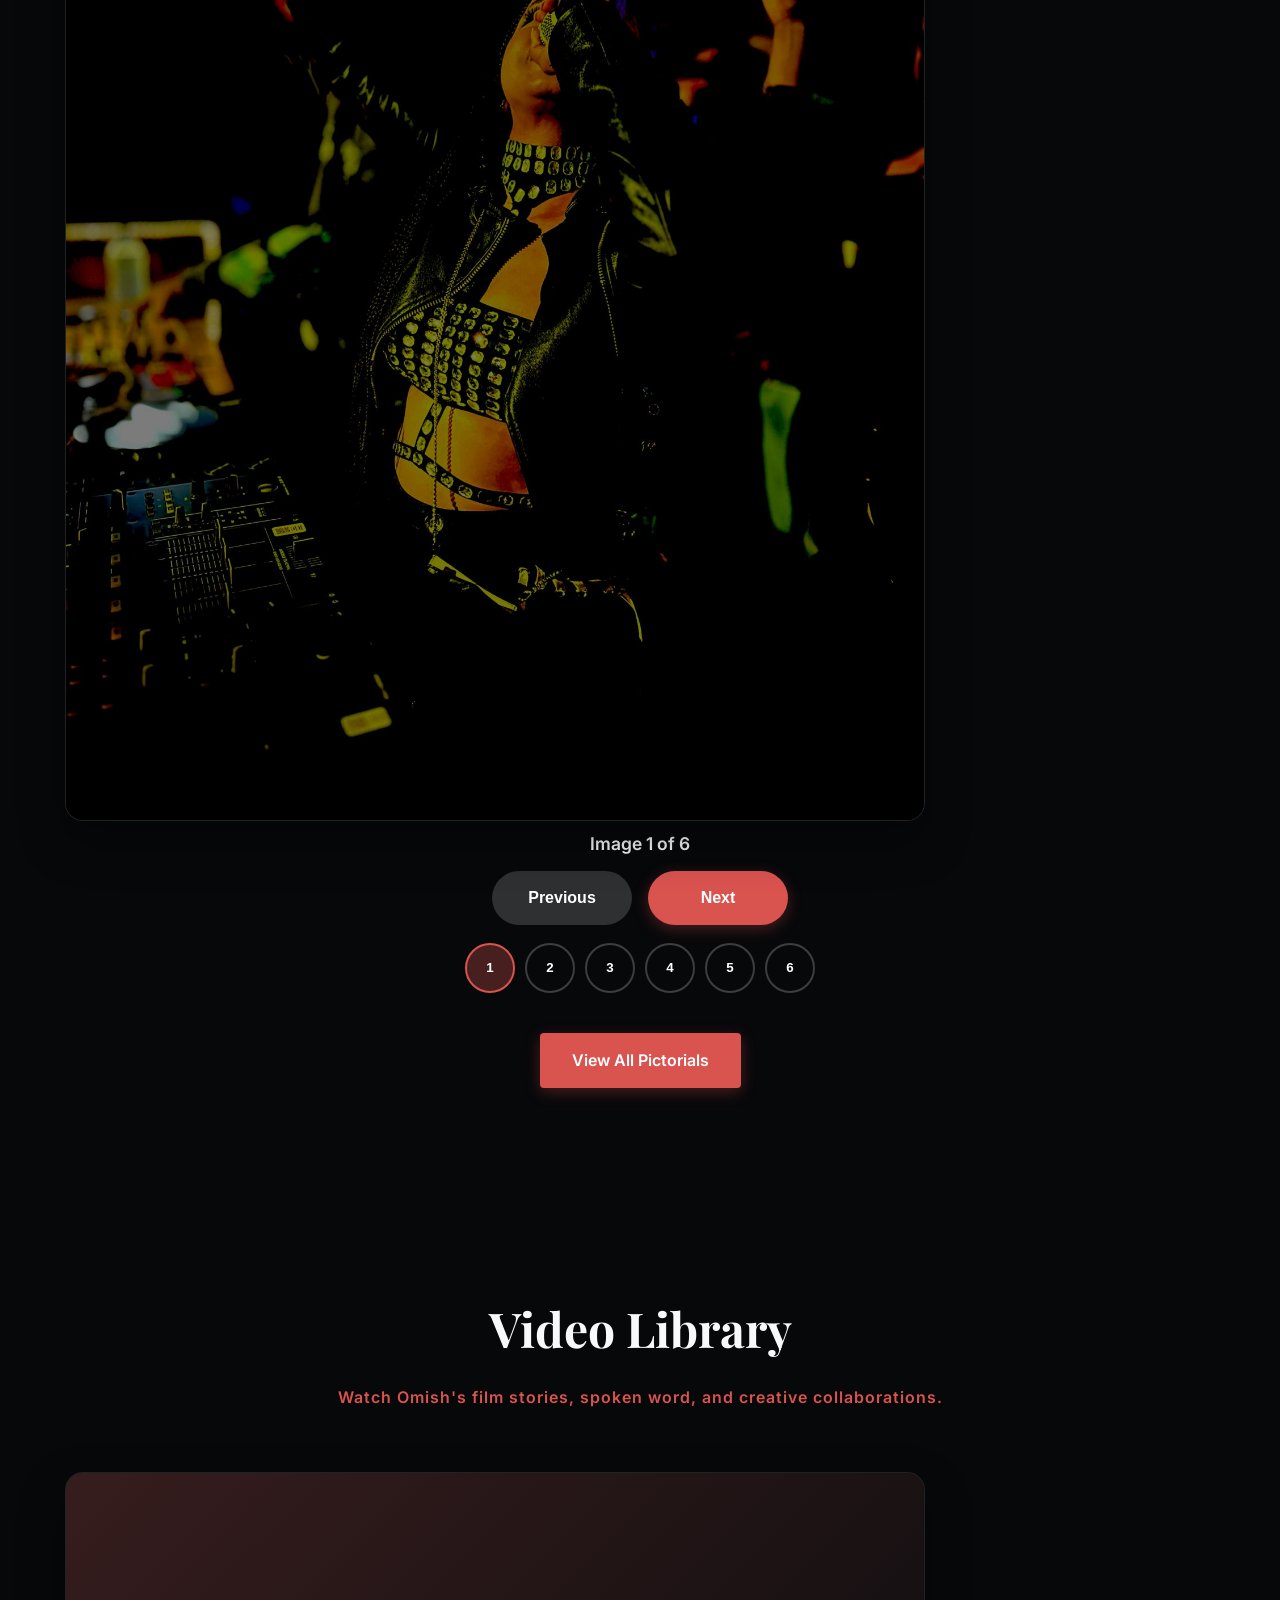
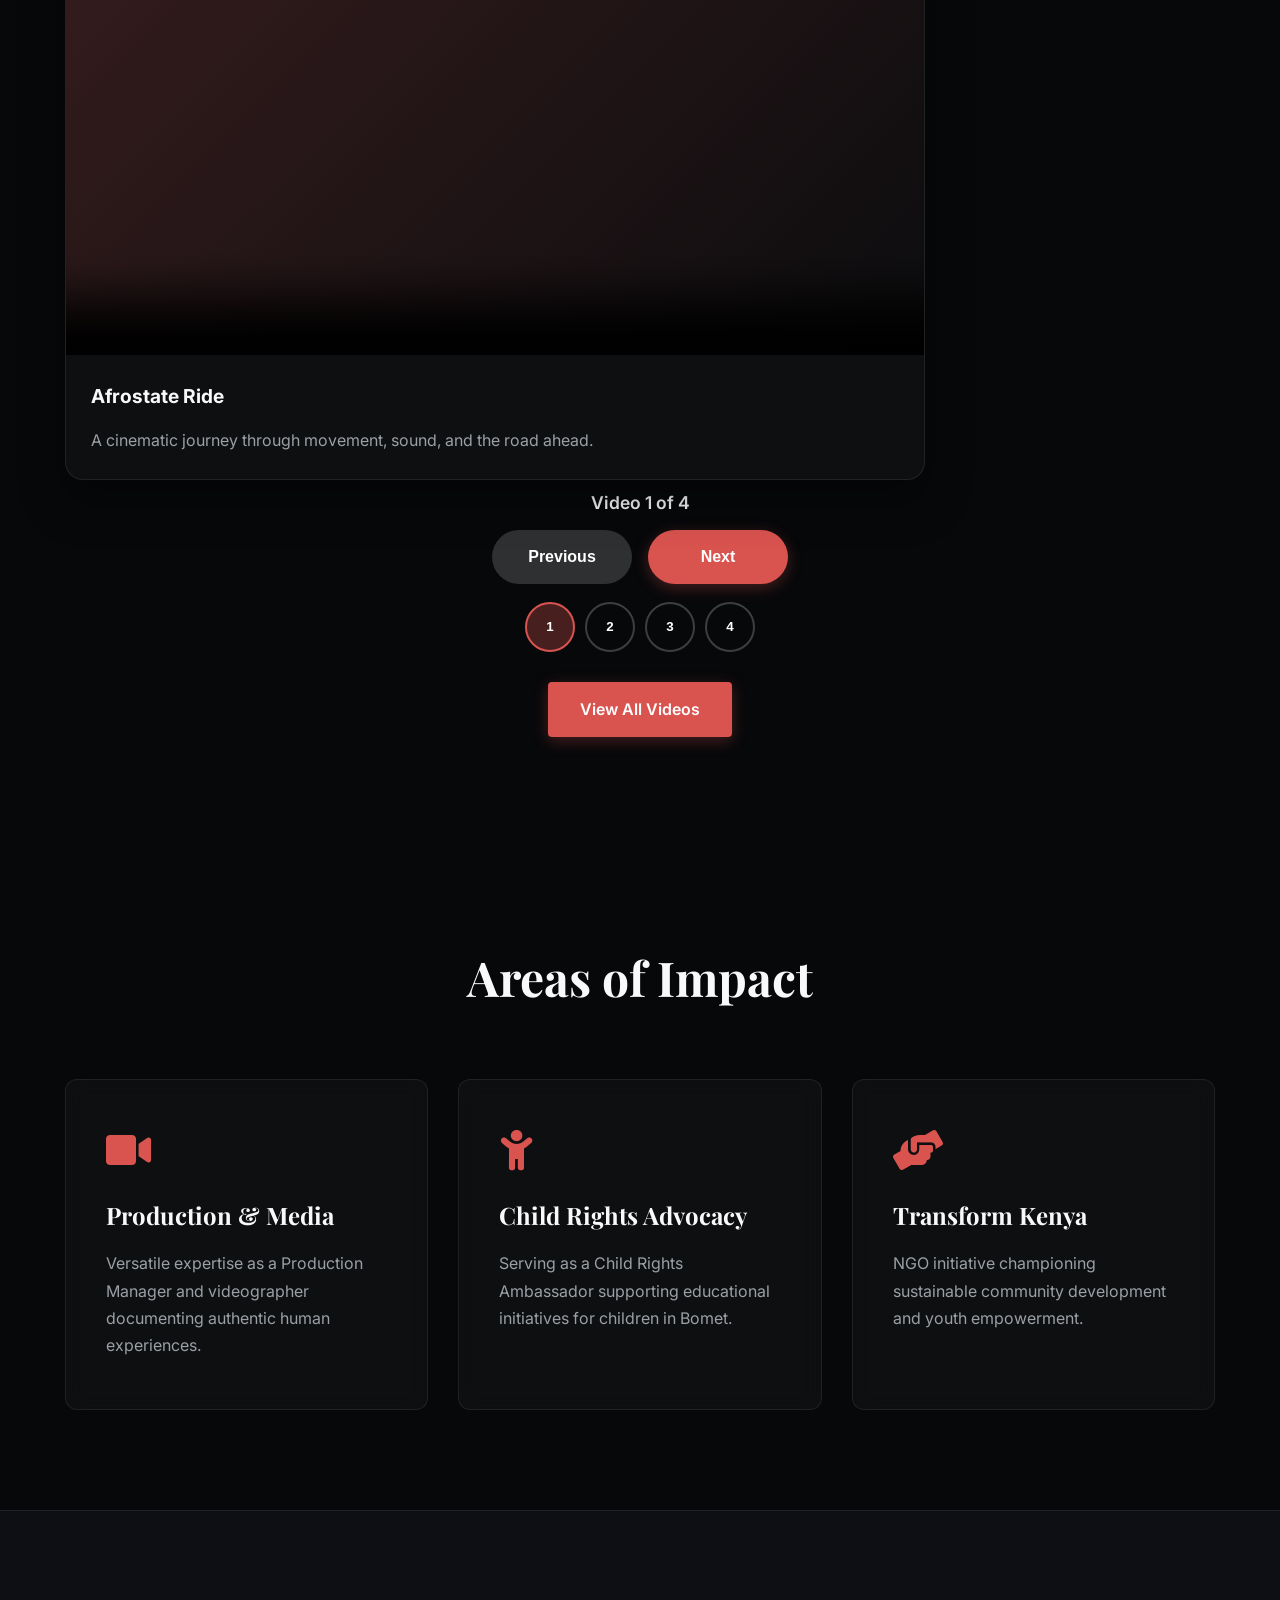
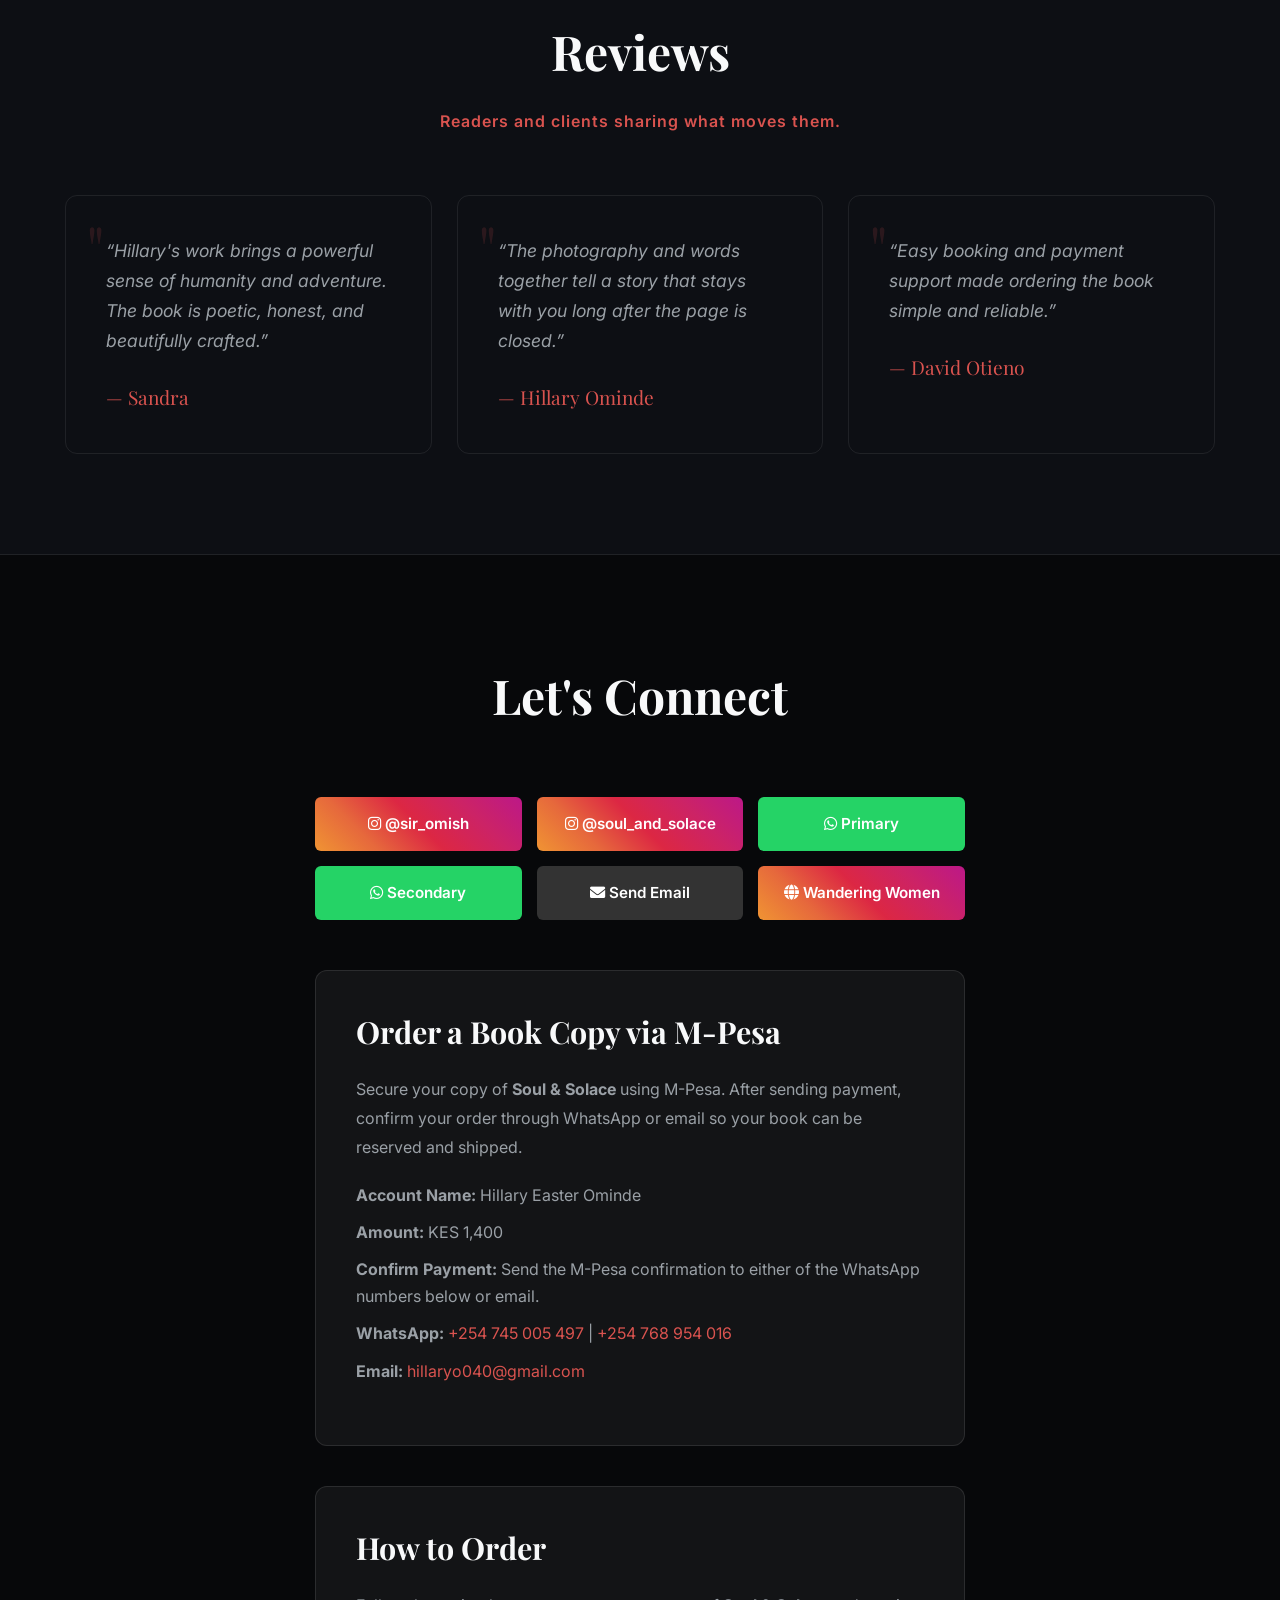
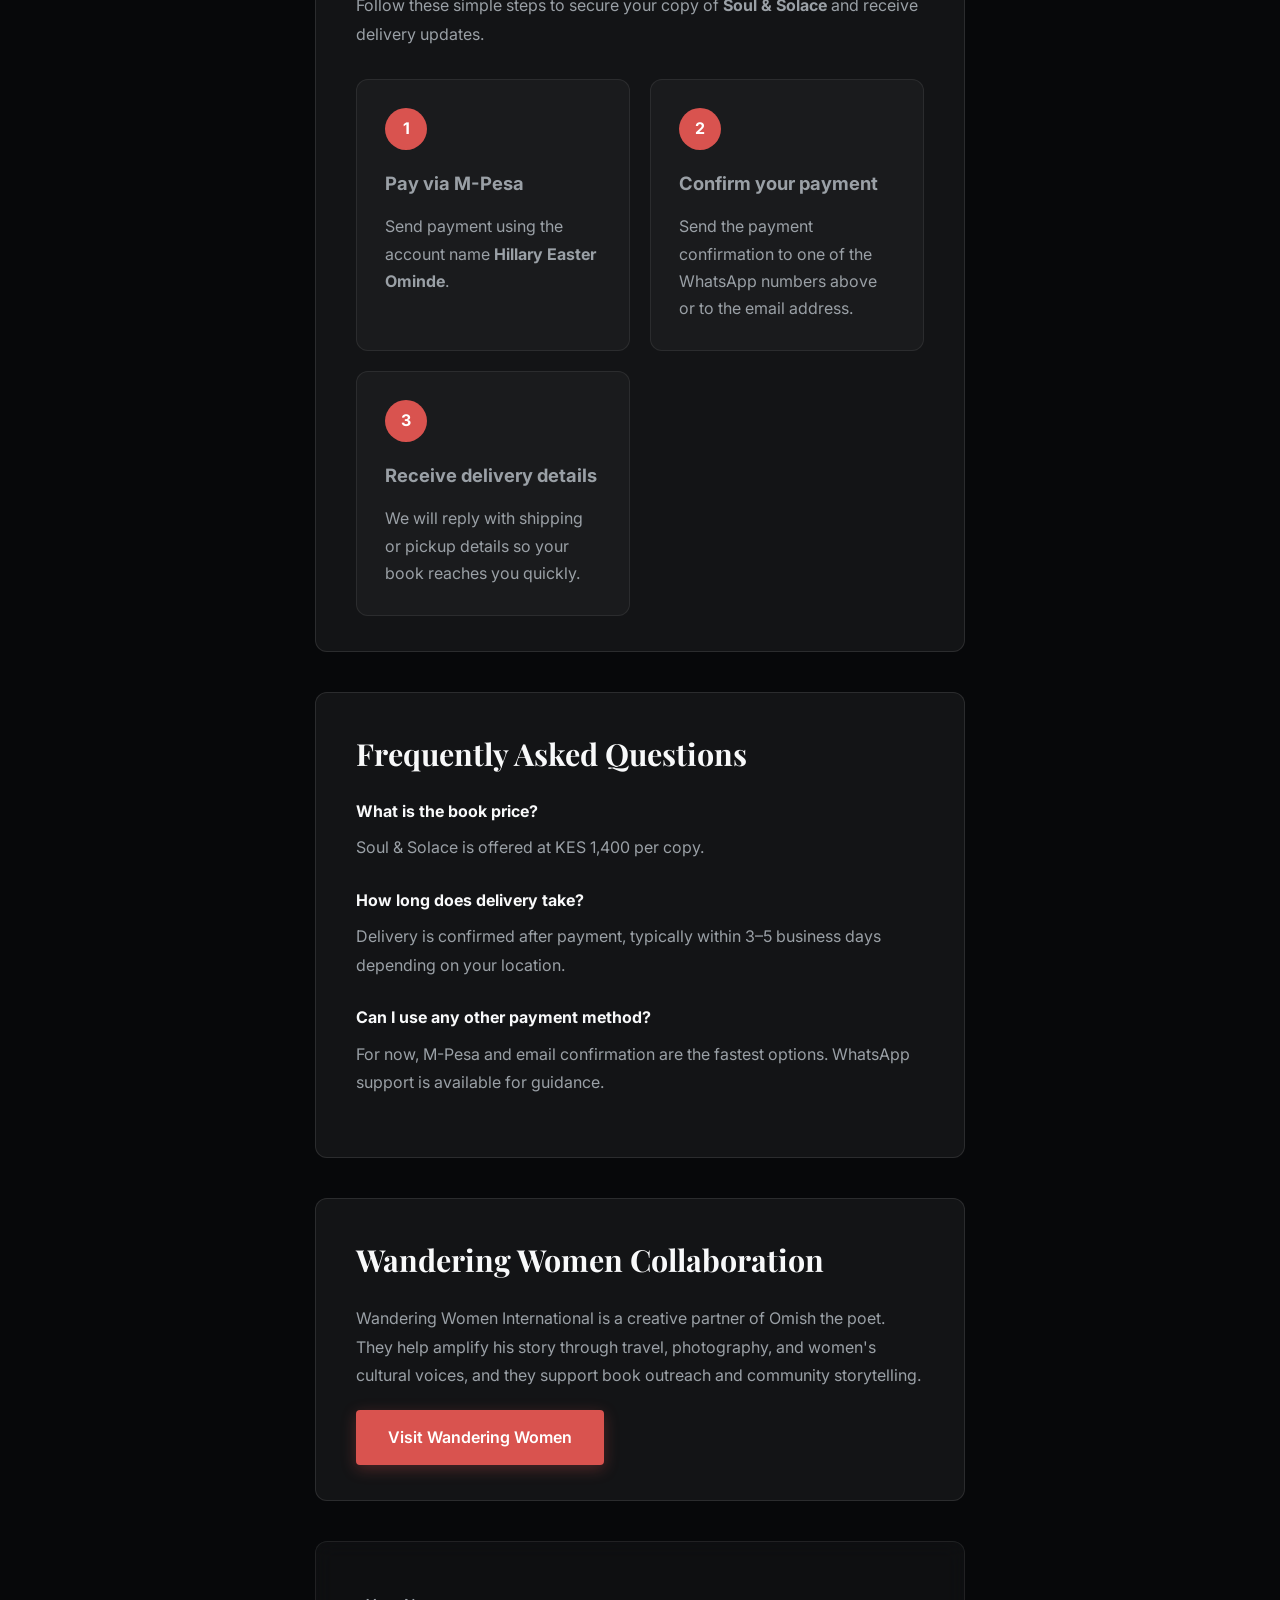
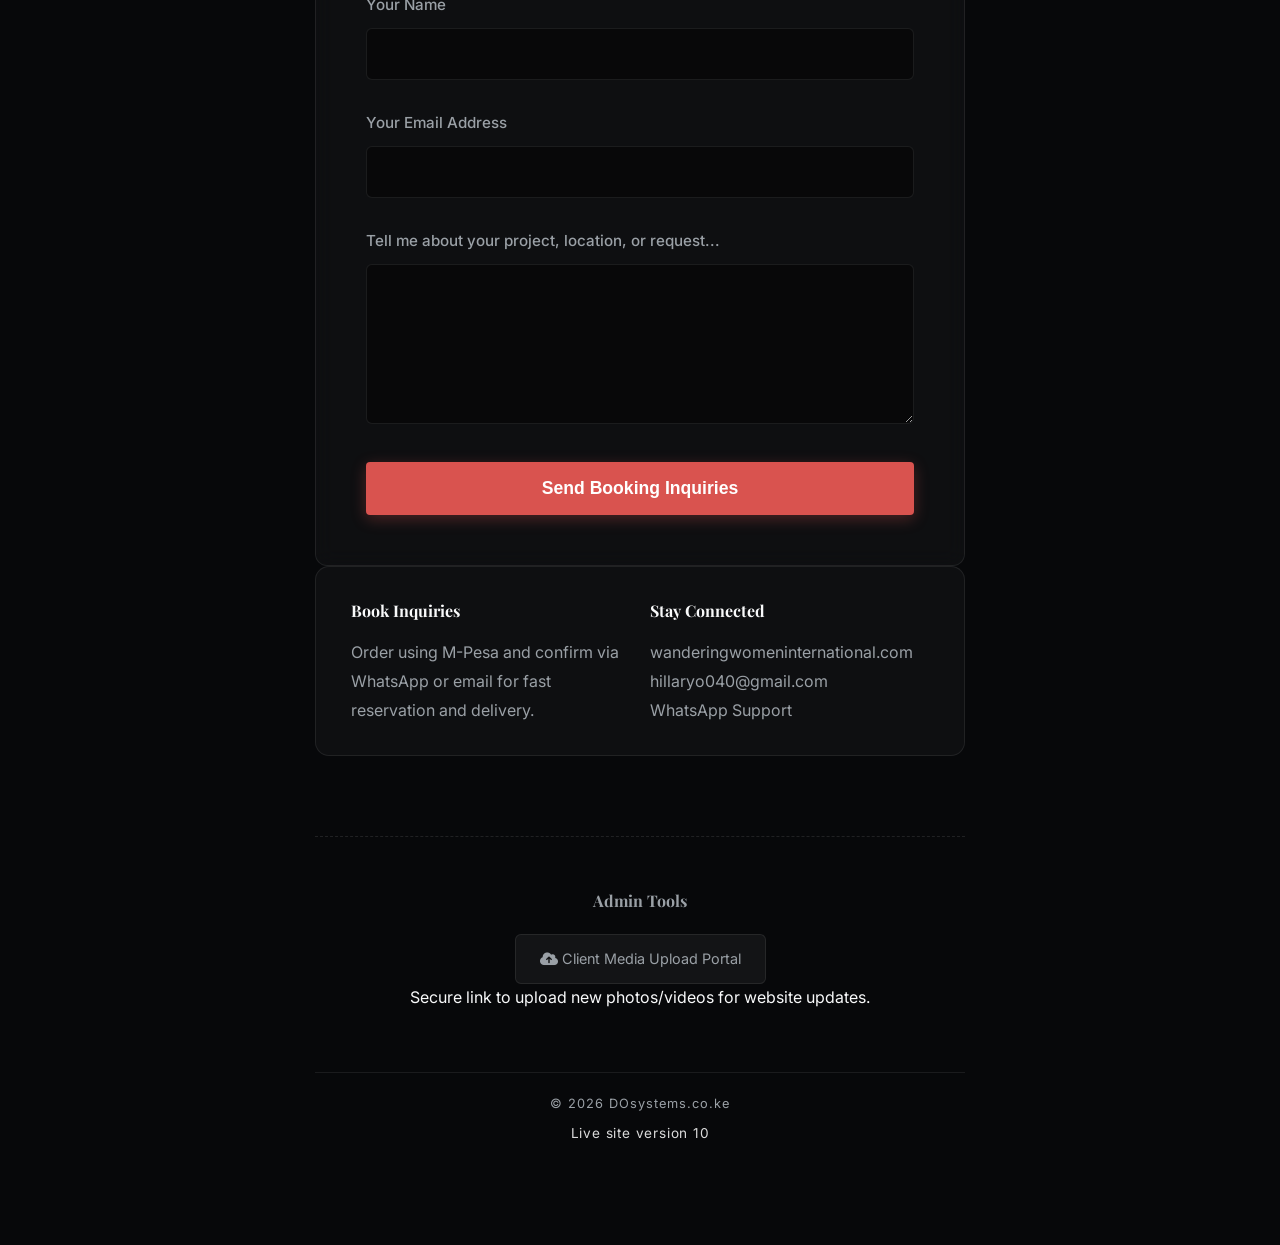
==== commit 077d97c1: "Rename creative collaborations video and update playback references" ====
--- a/index.html
+++ b/index.html
@@ -231,7 +231,7 @@
                 <div class="video-slide" data-index="2" aria-hidden="true">
                     <div class="video-preview">
                         <video controls preload="metadata" playsinline poster="thumb2.jpg">
-                            <source src="creativecollaborations (1).mp4" type="video/mp4">
+                            <source src="creative-collaborations.mp4" type="video/mp4">
                             Your browser does not support the video tag.
                         </video>
                     </div>
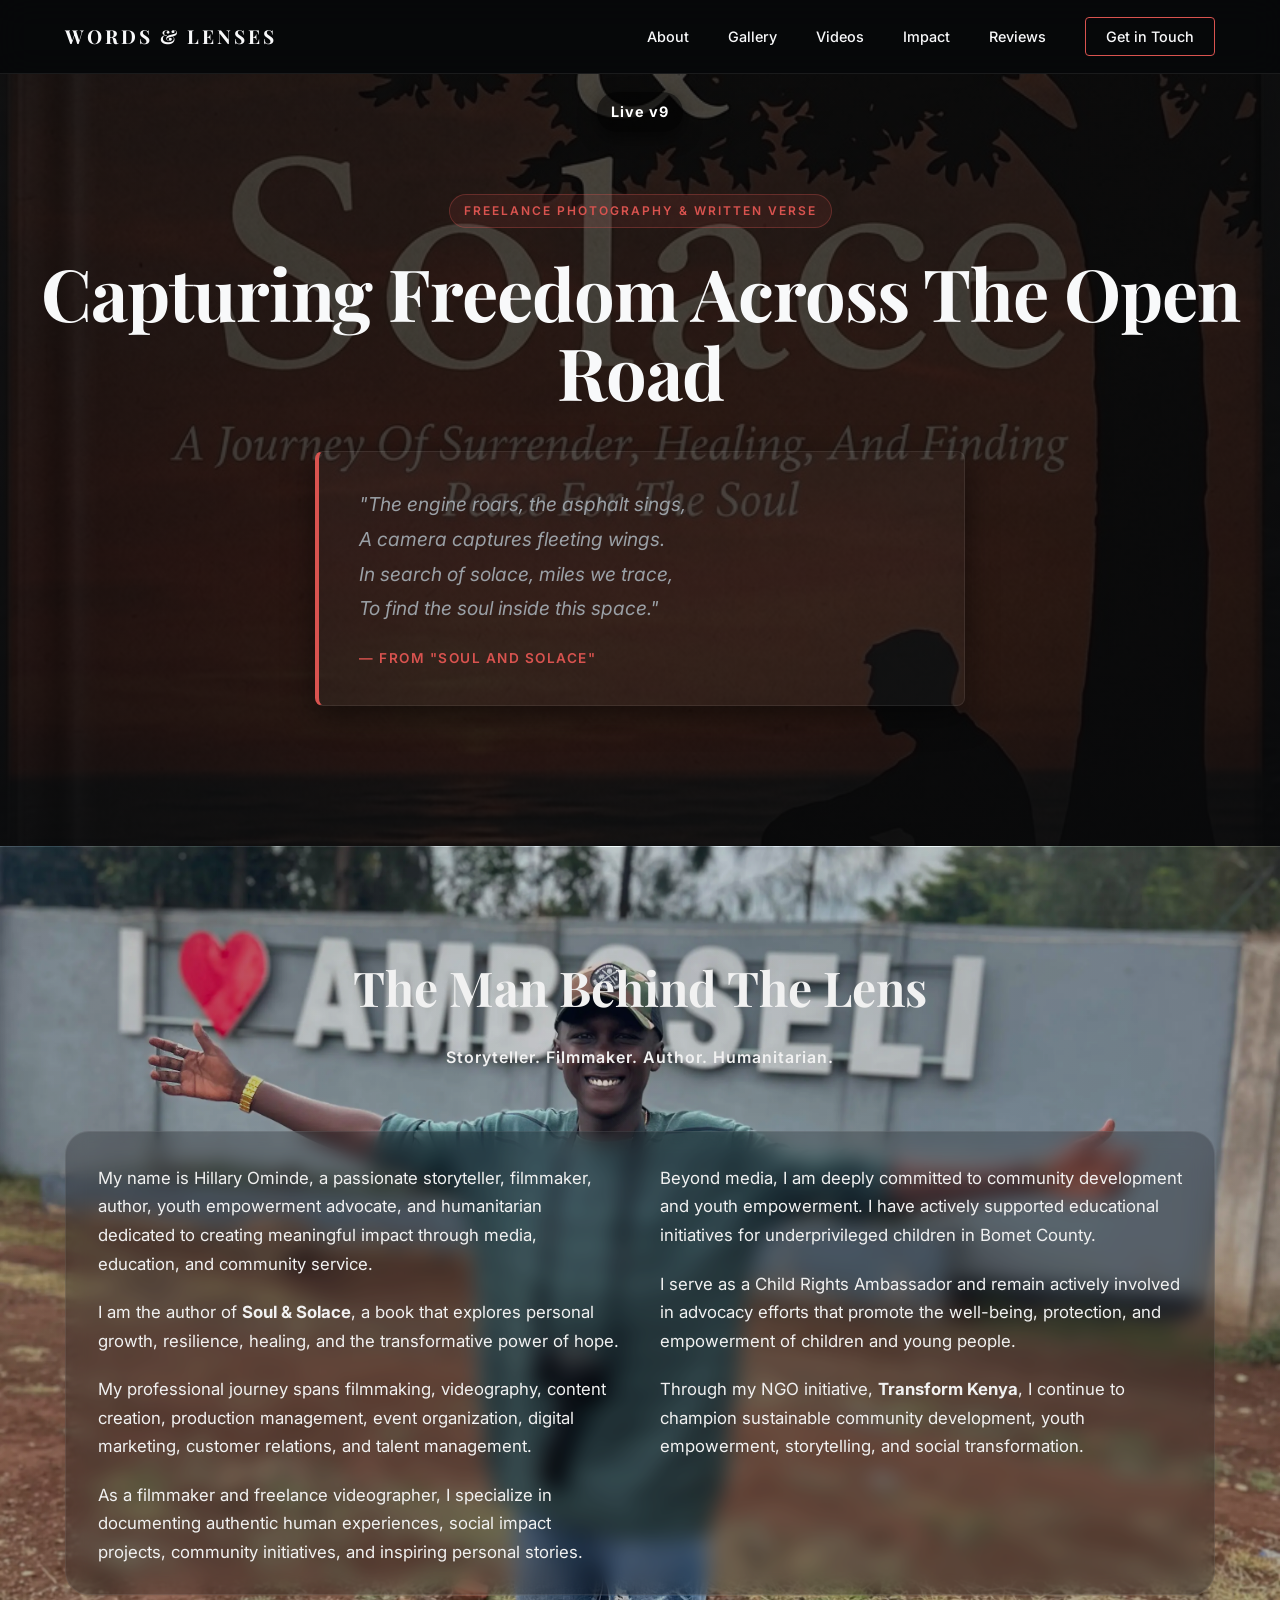
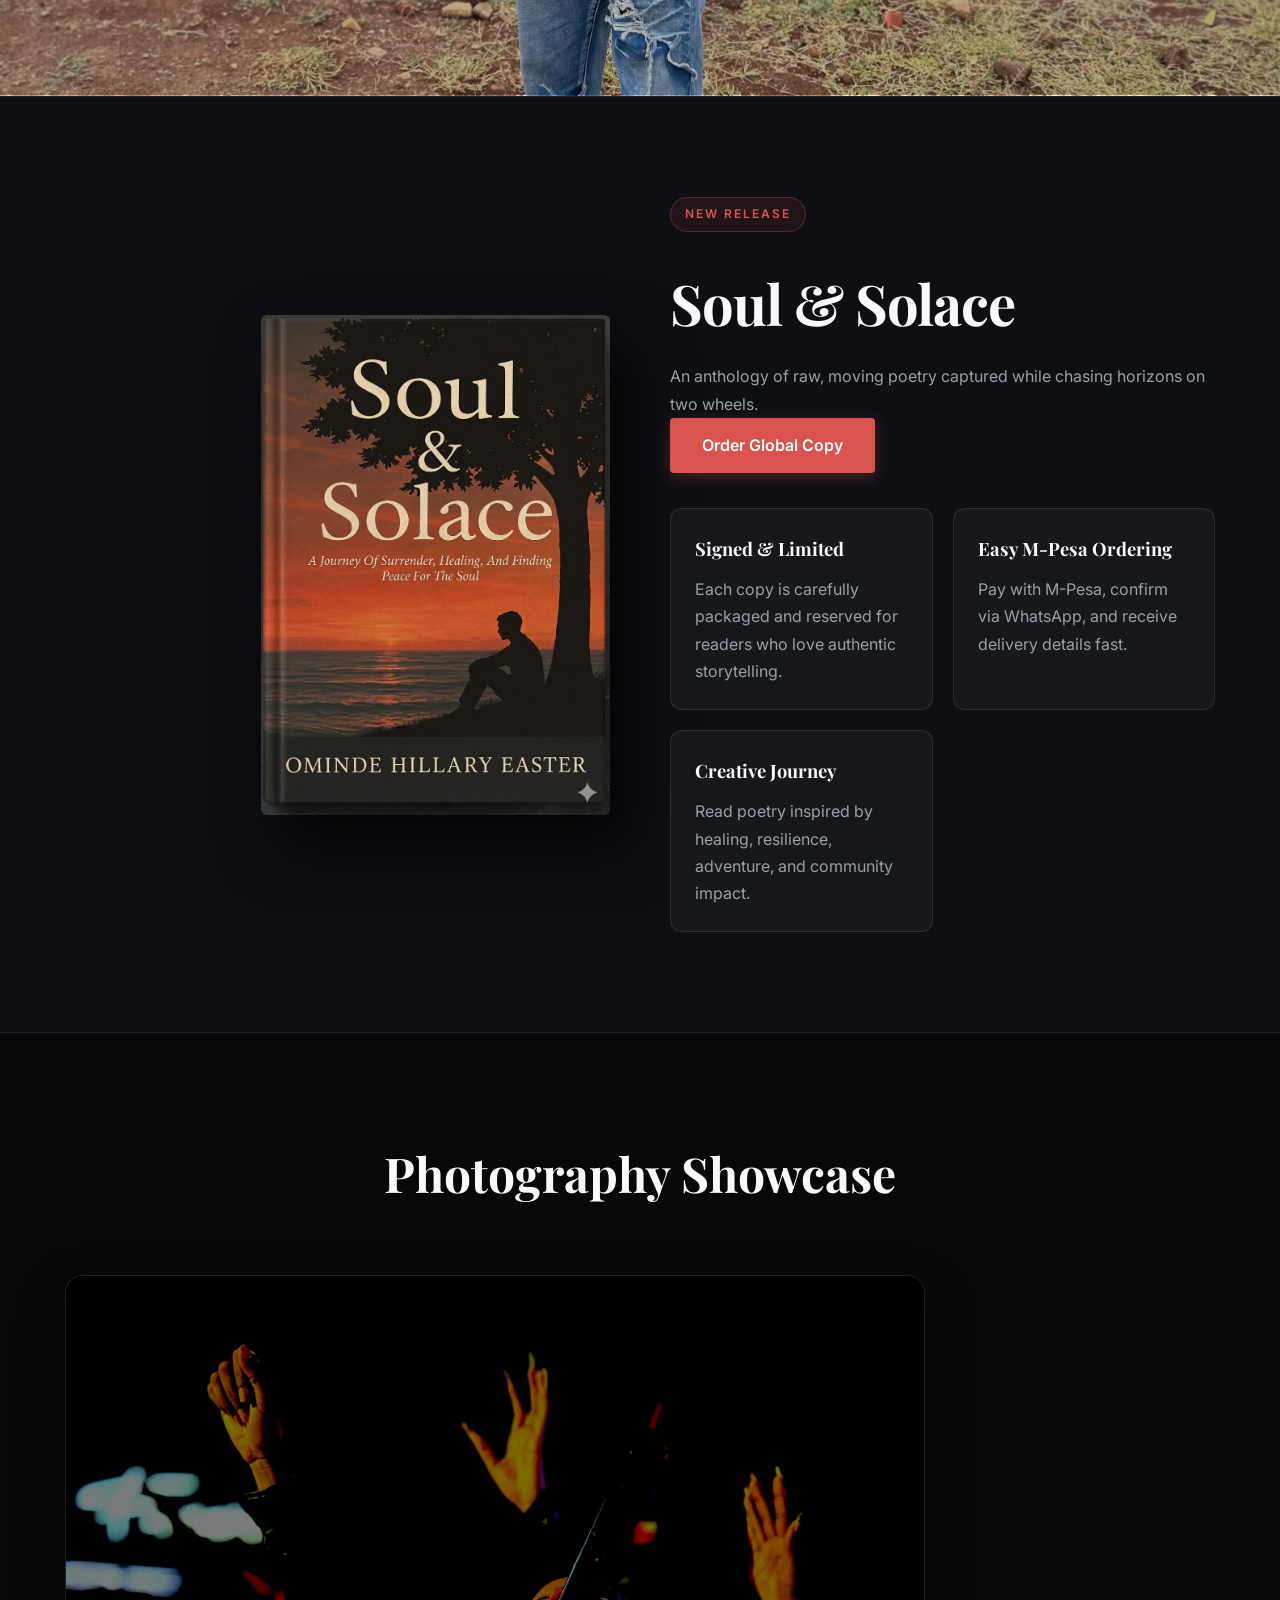
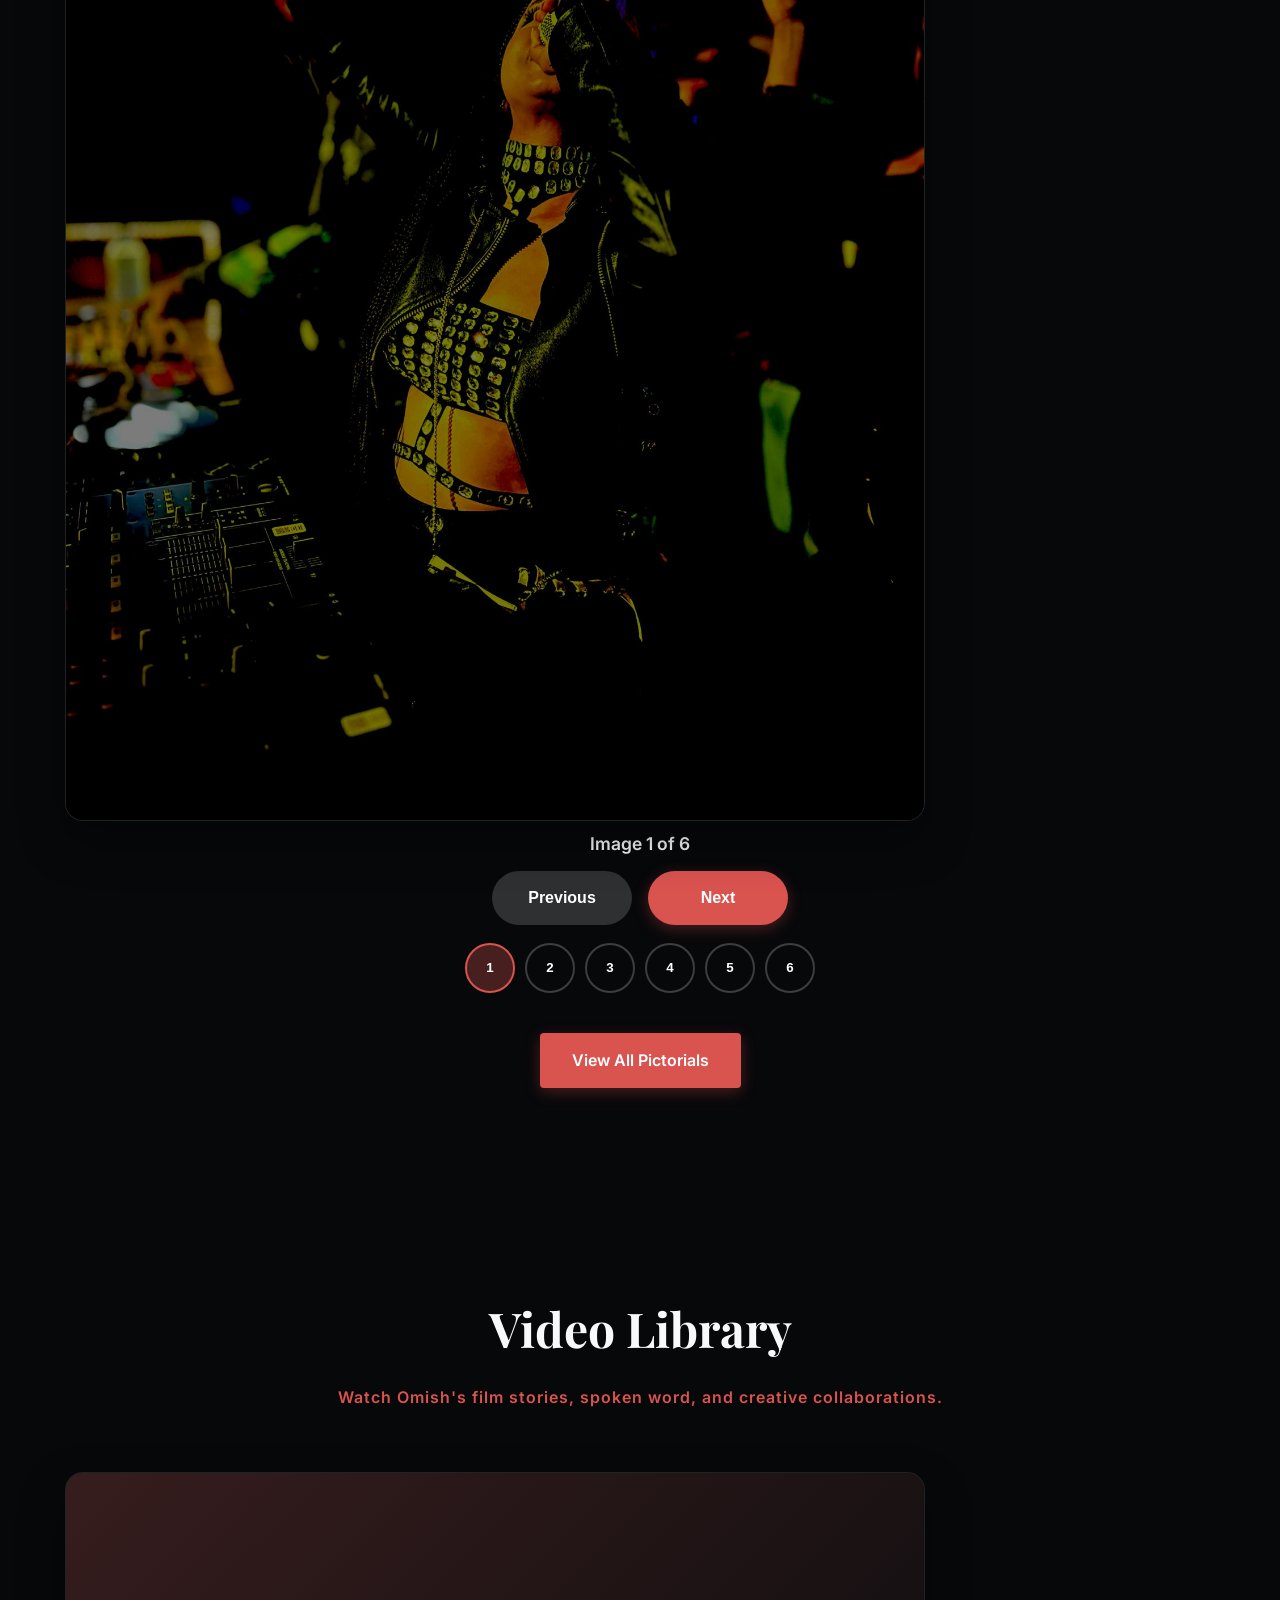
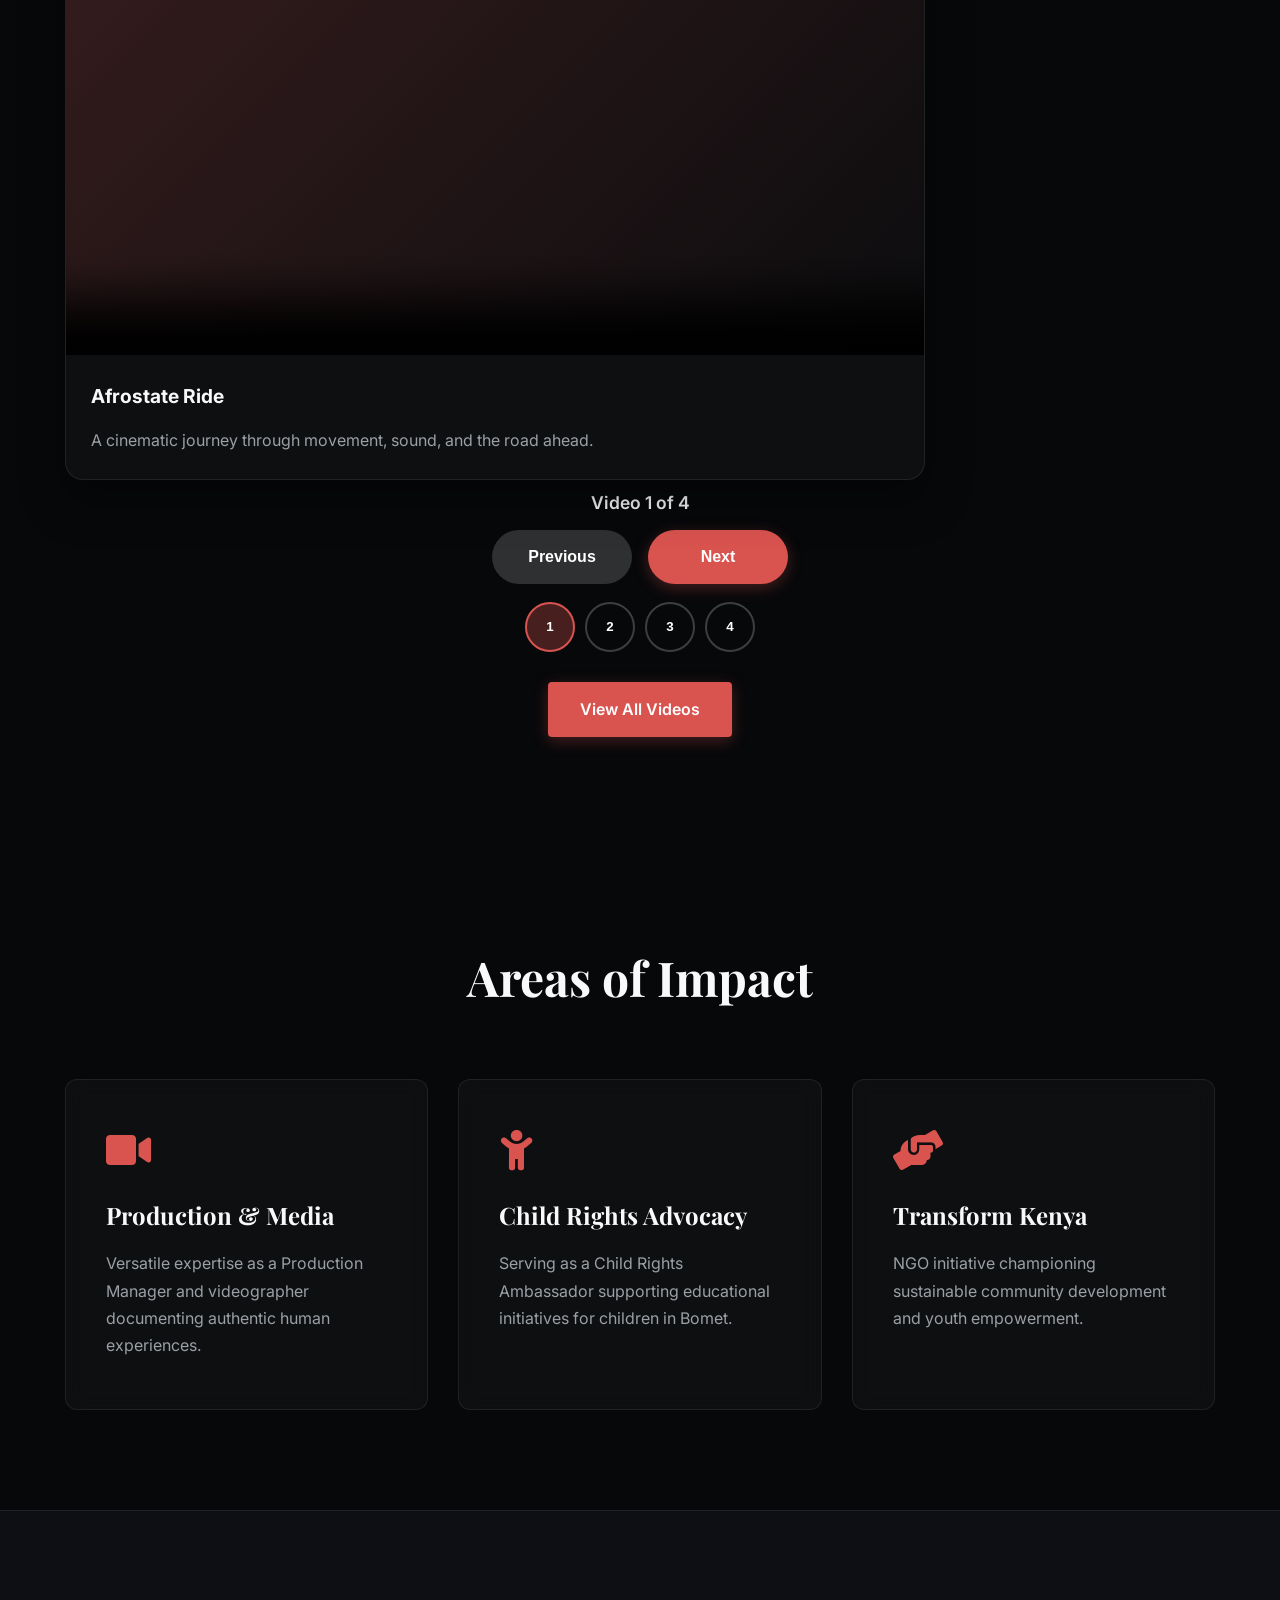
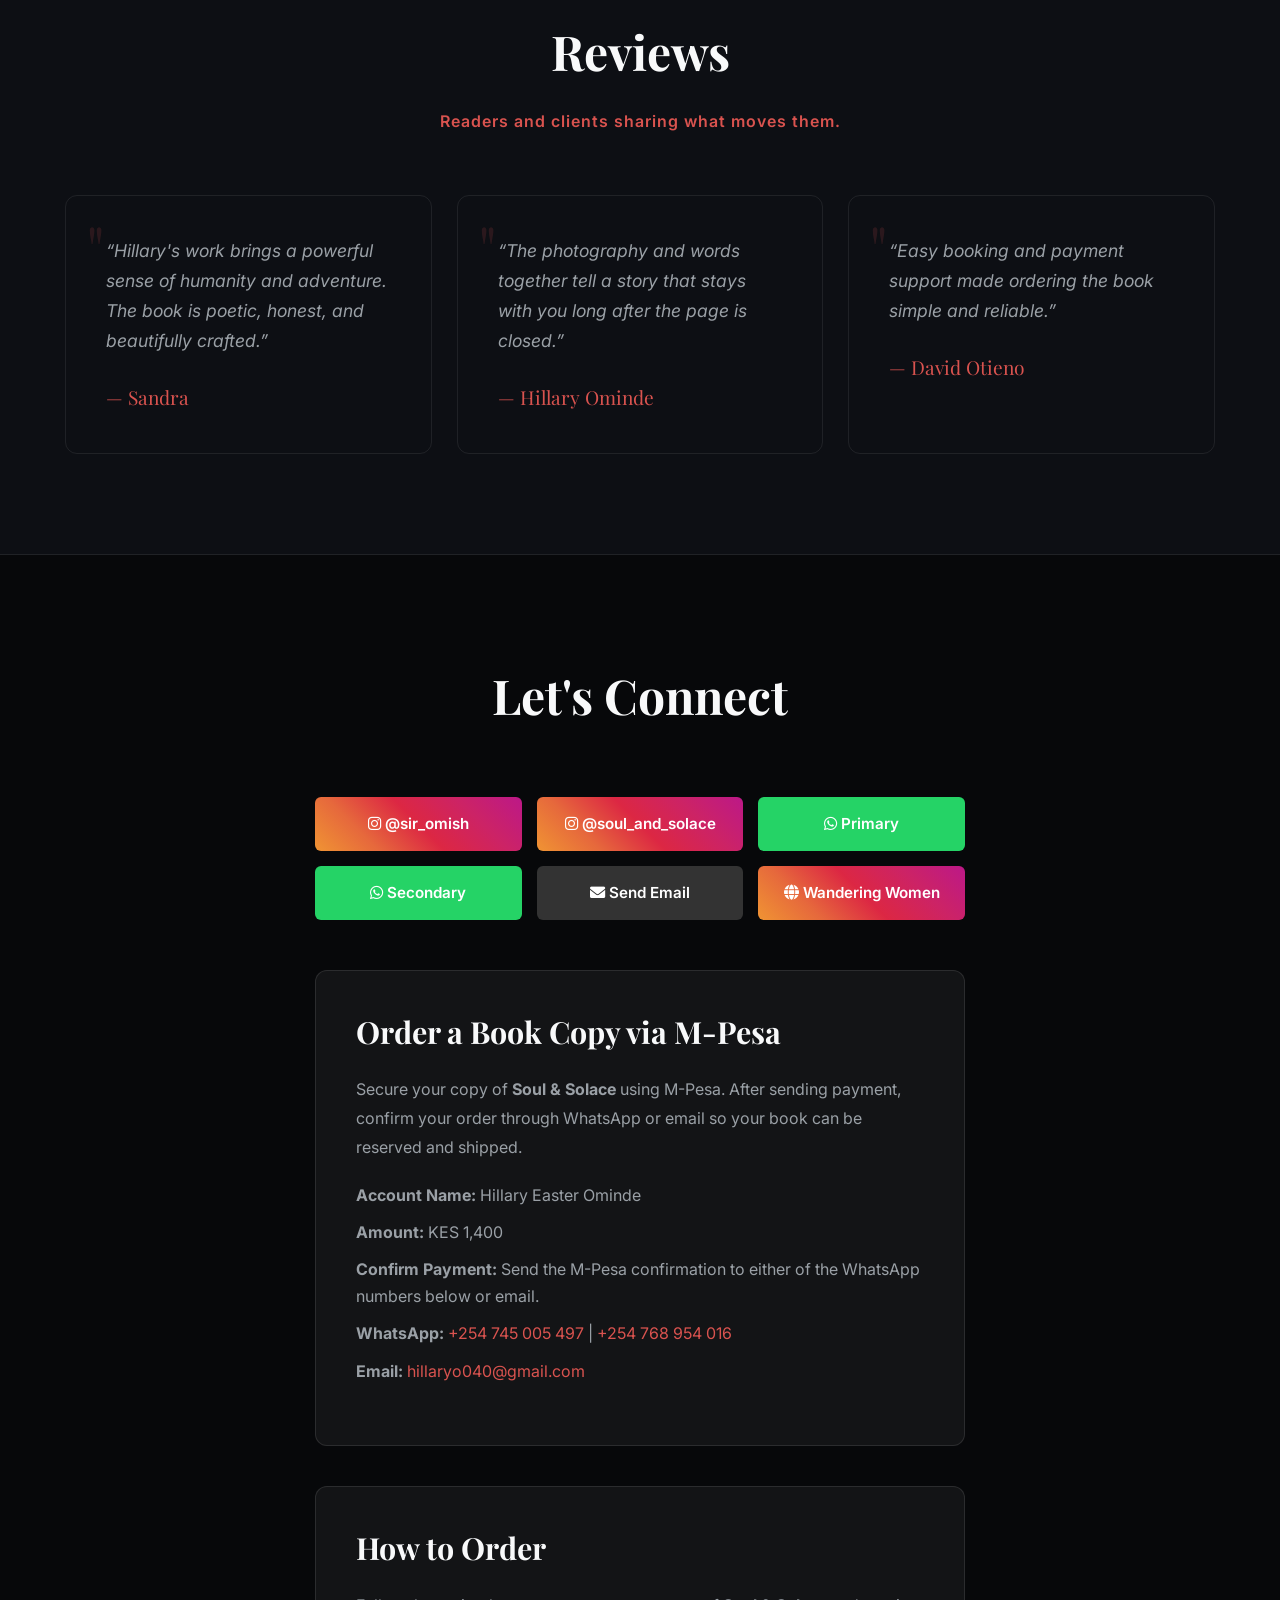
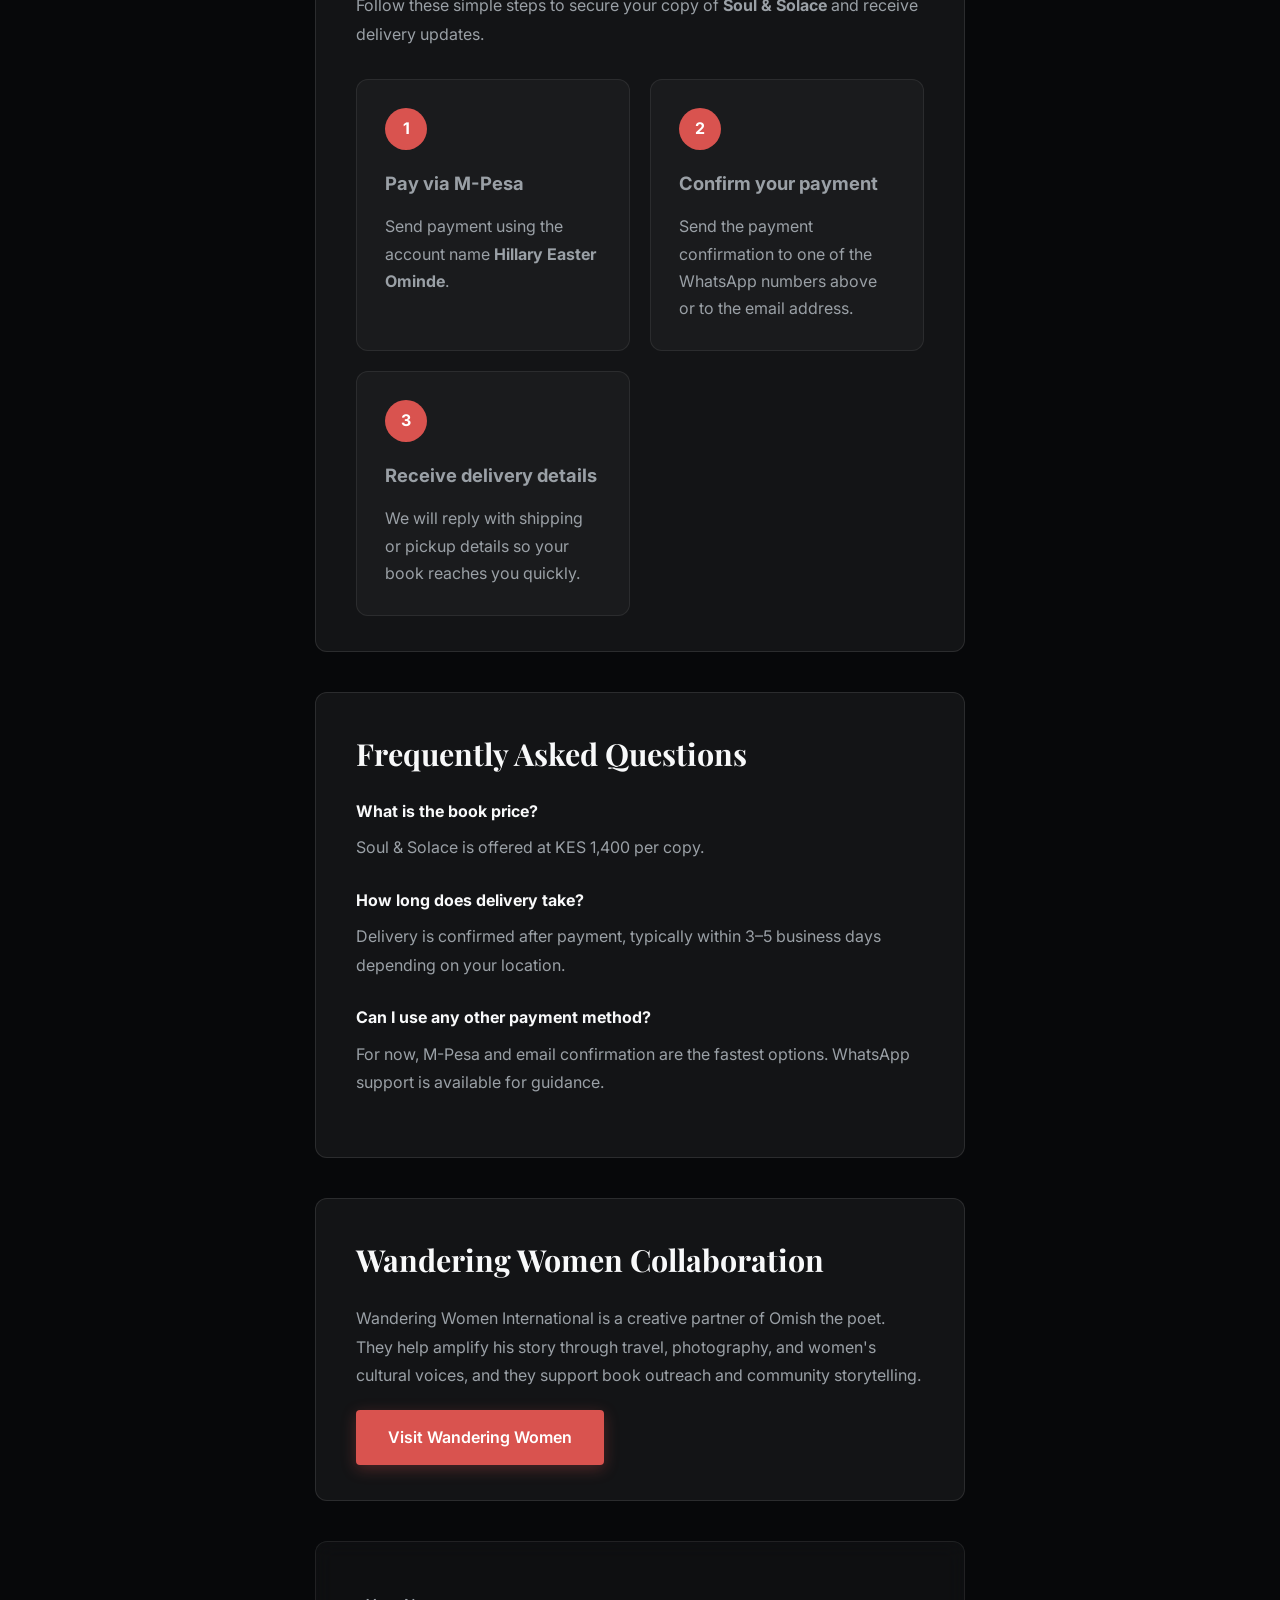
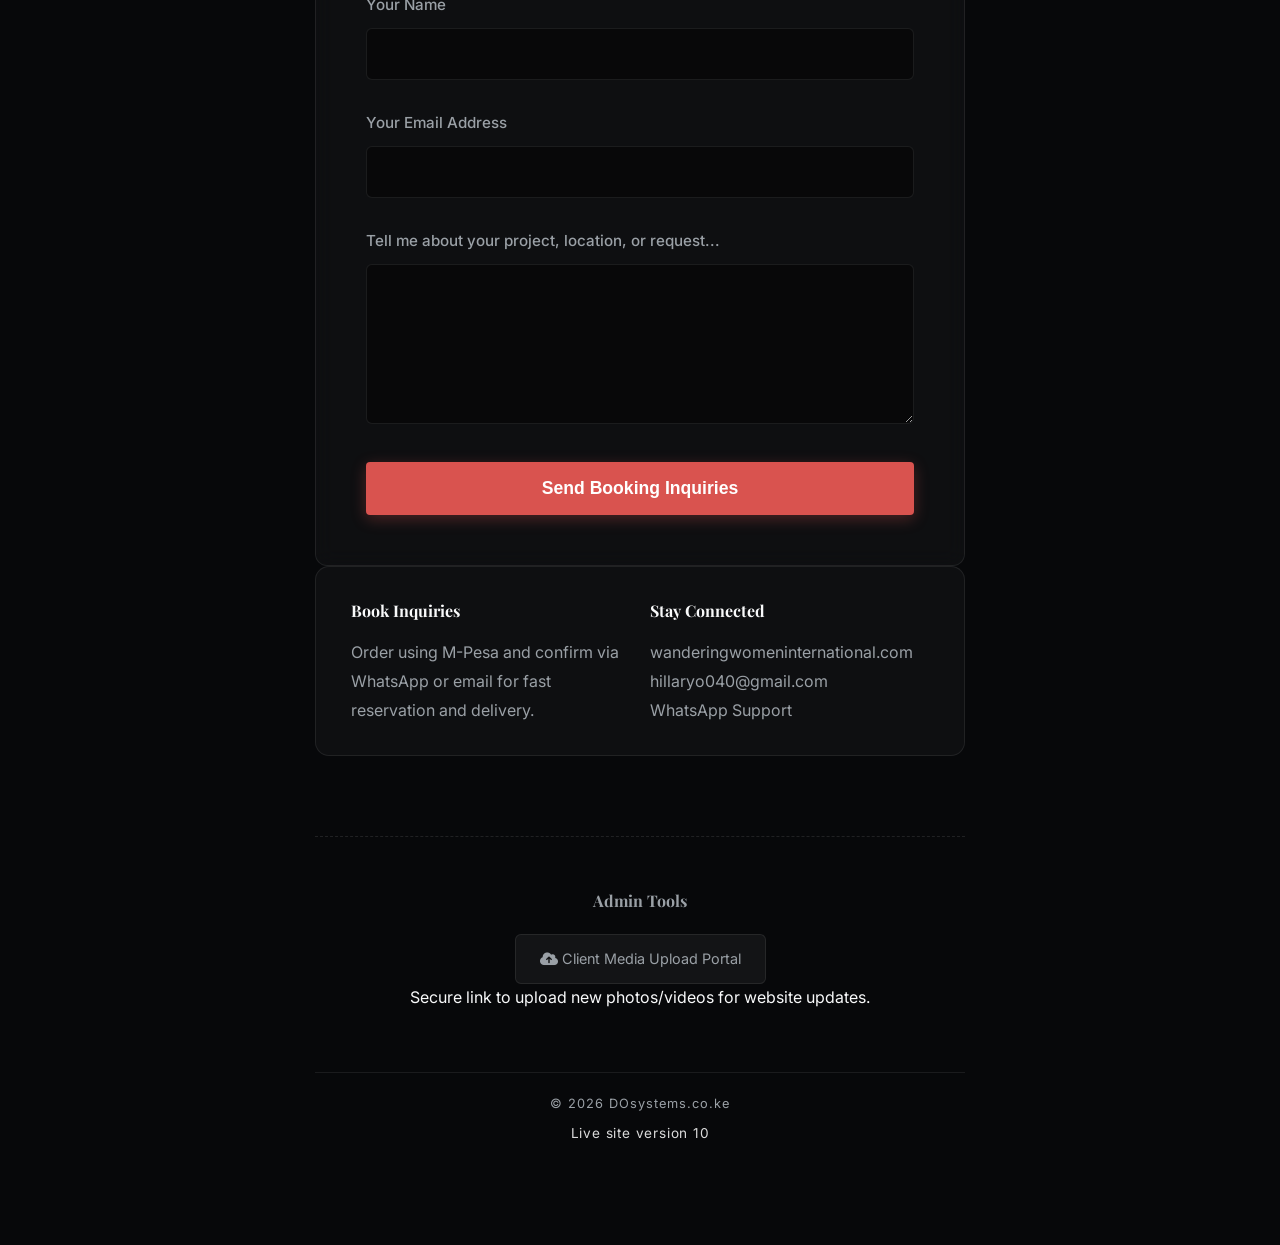
==== commit 19066a67: "Update local video source URLs and improve mobile background visibility" ====
--- a/index.html
+++ b/index.html
@@ -21,8 +21,8 @@
         href="https://fonts.googleapis.com/css2?family=Inter:wght@300;400;600&family=Playfair+Display:ital,wght@0,600;0,700;1,400&display=swap"
         rel="stylesheet">
     <link rel="stylesheet" href="https://cdnjs.cloudflare.com/ajax/libs/font-awesome/6.0.0/css/all.min.css">
-    <link rel="preload" href="afrostate.mp4" as="video">
-    <link rel="stylesheet" href="style.css?v=10">
+    <link rel="preload" href="afrostate.mp4?v=11" as="video">
+    <link rel="stylesheet" href="style.css?v=11">
 </head>
 
 <body>
@@ -66,7 +66,7 @@
             <div class="top-version-badge">Live v9</div>
             <div class="hero-video-wrapper" aria-hidden="true">
                 <video class="hero-bg-video" autoplay muted loop playsinline preload="auto" poster="soulandsolace.jpeg">
-                    <source src="afrostate.mp4" type="video/mp4">
+                    <source src="afrostate.mp4?v=11" type="video/mp4">
                 </video>
             </div>
             <div class="hero-content">
@@ -207,7 +207,7 @@
                 <div class="video-slide active" data-index="0" aria-hidden="false">
                     <div class="video-preview">
                         <video controls preload="metadata" playsinline poster="thumb1.jpg">
-                            <source src="afrostate.mp4" type="video/mp4">
+                            <source src="afrostate.mp4?v=11" type="video/mp4">
                             Your browser does not support the video tag.
                         </video>
                     </div>
@@ -219,7 +219,7 @@
                 <div class="video-slide" data-index="1" aria-hidden="true">
                     <div class="video-preview">
                         <video controls preload="metadata" playsinline poster="thumb1.jpg">
-                            <source src="PIM.mp4" type="video/mp4">
+                            <source src="PIM.mp4?v=11" type="video/mp4">
                             Your browser does not support the video tag.
                         </video>
                     </div>
@@ -231,7 +231,7 @@
                 <div class="video-slide" data-index="2" aria-hidden="true">
                     <div class="video-preview">
                         <video controls preload="metadata" playsinline poster="thumb2.jpg">
-                            <source src="creative-collaborations.mp4" type="video/mp4">
+                            <source src="creative-collaborations.mp4?v=11" type="video/mp4">
                             Your browser does not support the video tag.
                         </video>
                     </div>
--- a/style.css
+++ b/style.css
@@ -386,7 +386,7 @@
     content: '';
     position: absolute;
     inset: 0;
-    background: rgba(7, 8, 10, 0.30);
+    background: rgba(7, 8, 10, 0.18);
     z-index: 1;
 }
 
@@ -394,7 +394,7 @@
     content: '';
     position: absolute;
     inset: 0;
-    background: radial-gradient(circle at 45% 25%, rgba(7, 8, 10, 0) 0%, rgba(7, 8, 10, 0.16) 45%, rgba(7, 8, 10, 0.32) 100%);
+    background: radial-gradient(circle at 45% 25%, rgba(7, 8, 10, 0) 0%, rgba(7, 8, 10, 0.10) 45%, rgba(7, 8, 10, 0.18) 100%);
     z-index: 1;
 }
 
@@ -410,12 +410,26 @@
 }
 
 .about-section .text-column {
-    background: rgba(7, 8, 10, 0.28);
+    background: rgba(7, 8, 10, 0.24);
     border: 1px solid rgba(255, 255, 255, 0.08);
     border-radius: 24px;
     padding: 32px 32px 28px;
     backdrop-filter: blur(10px);
     -webkit-backdrop-filter: blur(10px);
+}
+
+@media (max-width: 900px) {
+    .about-section::before {
+        background: rgba(7, 8, 10, 0.14);
+    }
+
+    .about-section::after {
+        background: radial-gradient(circle at 45% 25%, rgba(7, 8, 10, 0) 0%, rgba(7, 8, 10, 0.08) 45%, rgba(7, 8, 10, 0.14) 100%);
+    }
+
+    .about-section .text-column {
+        background: rgba(7, 8, 10, 0.18);
+    }
 }
 
 .bg-alt {
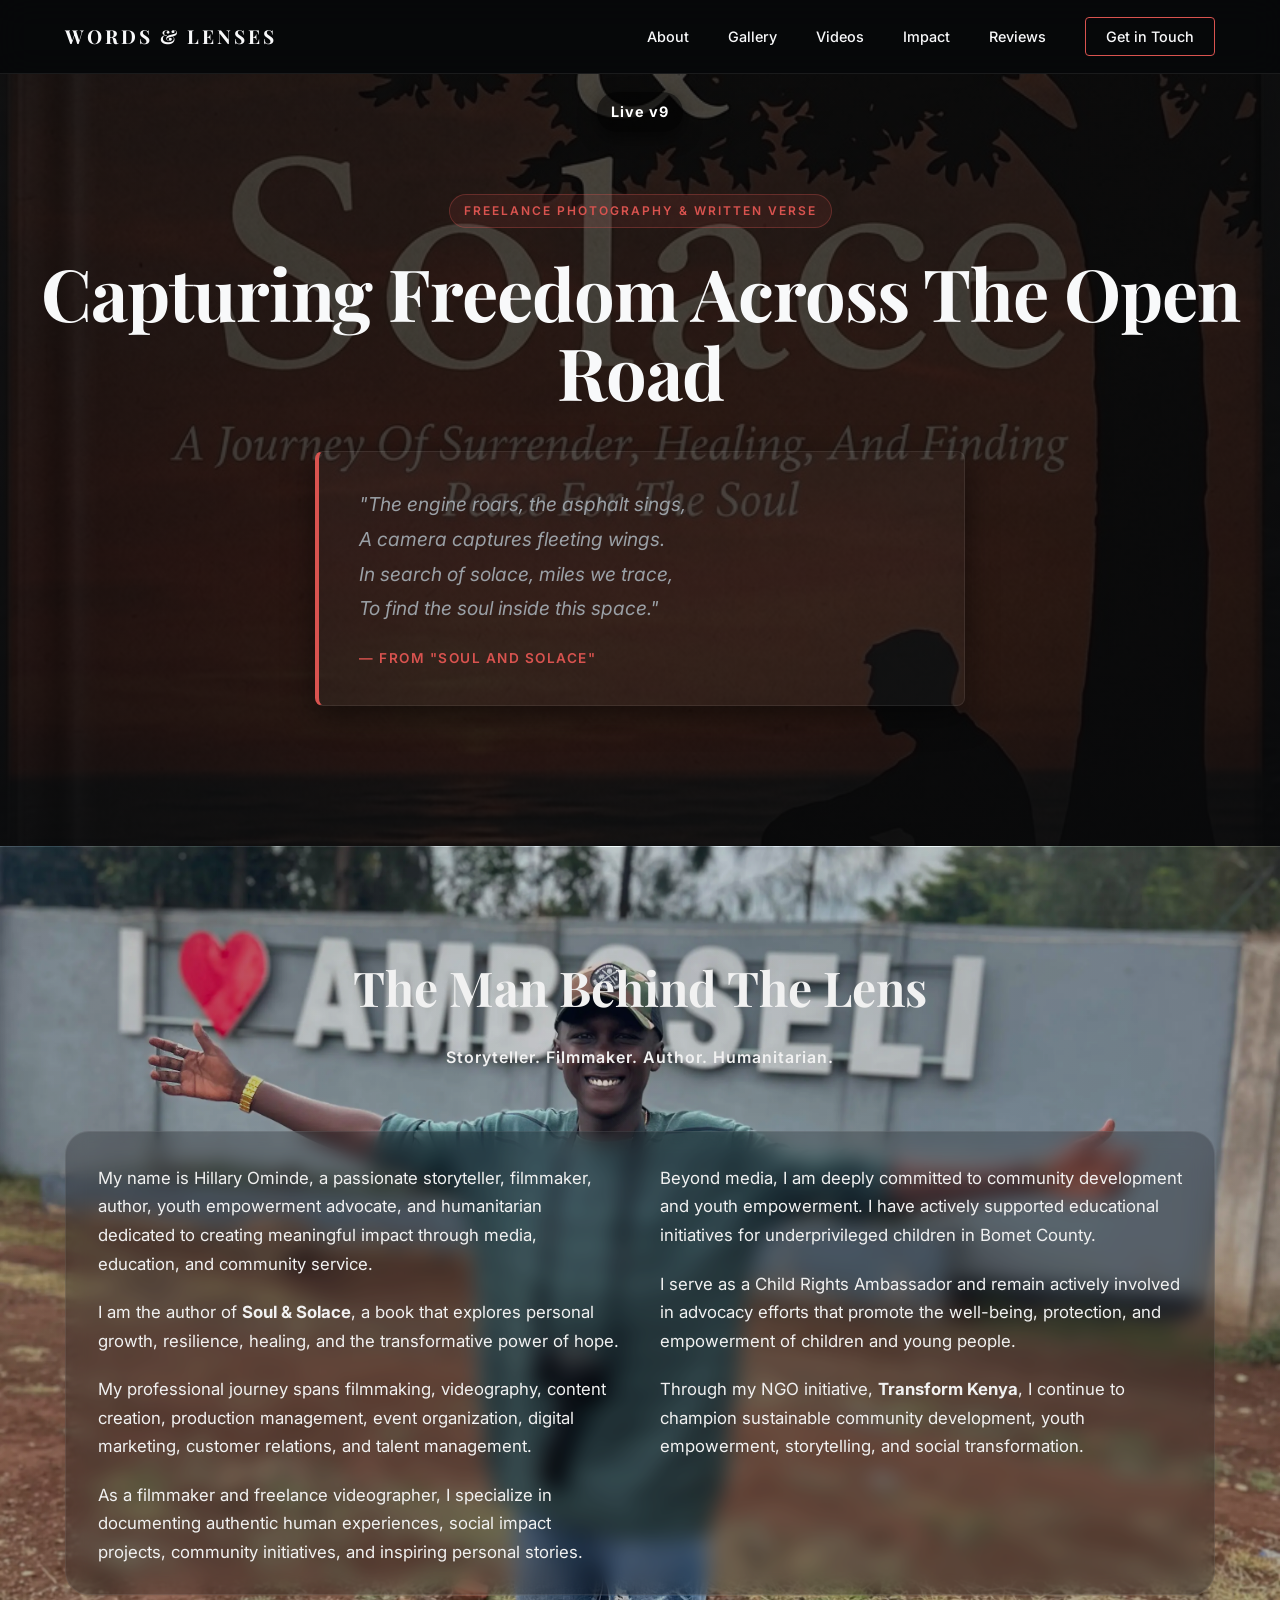
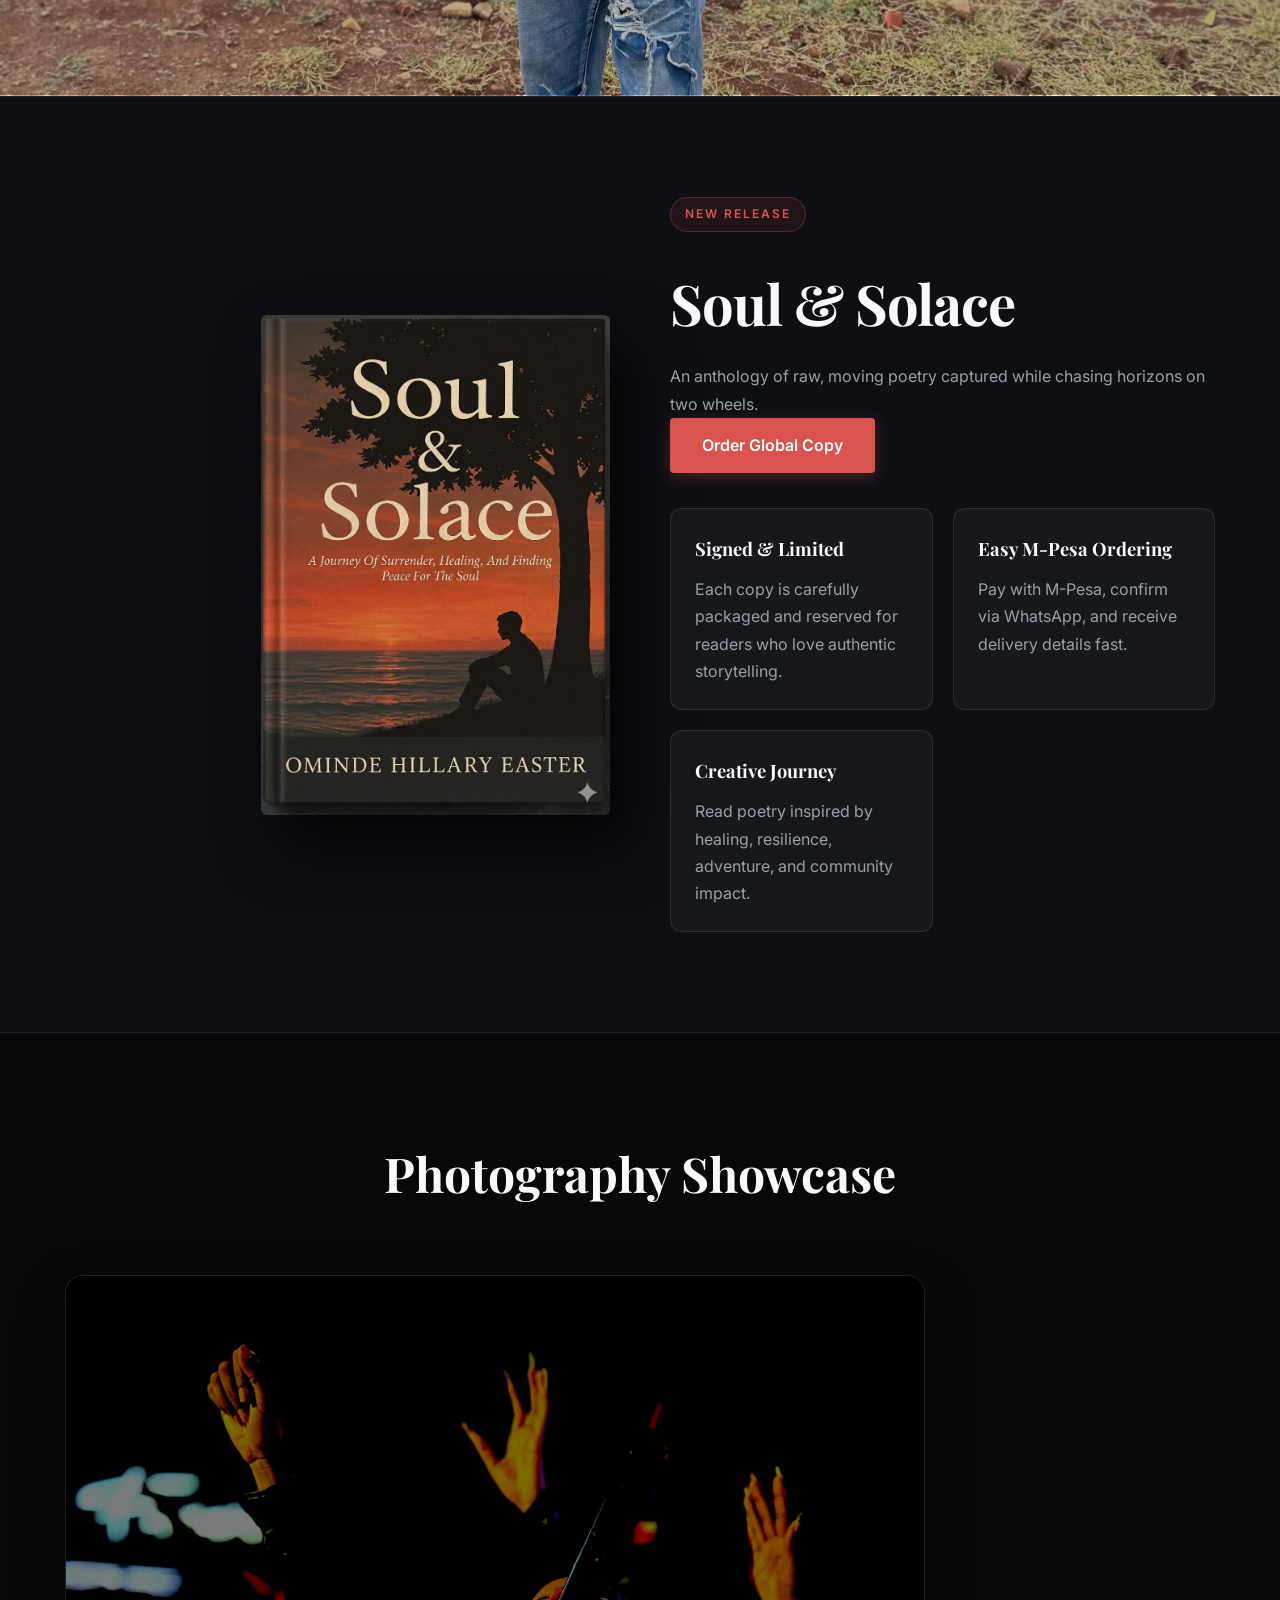
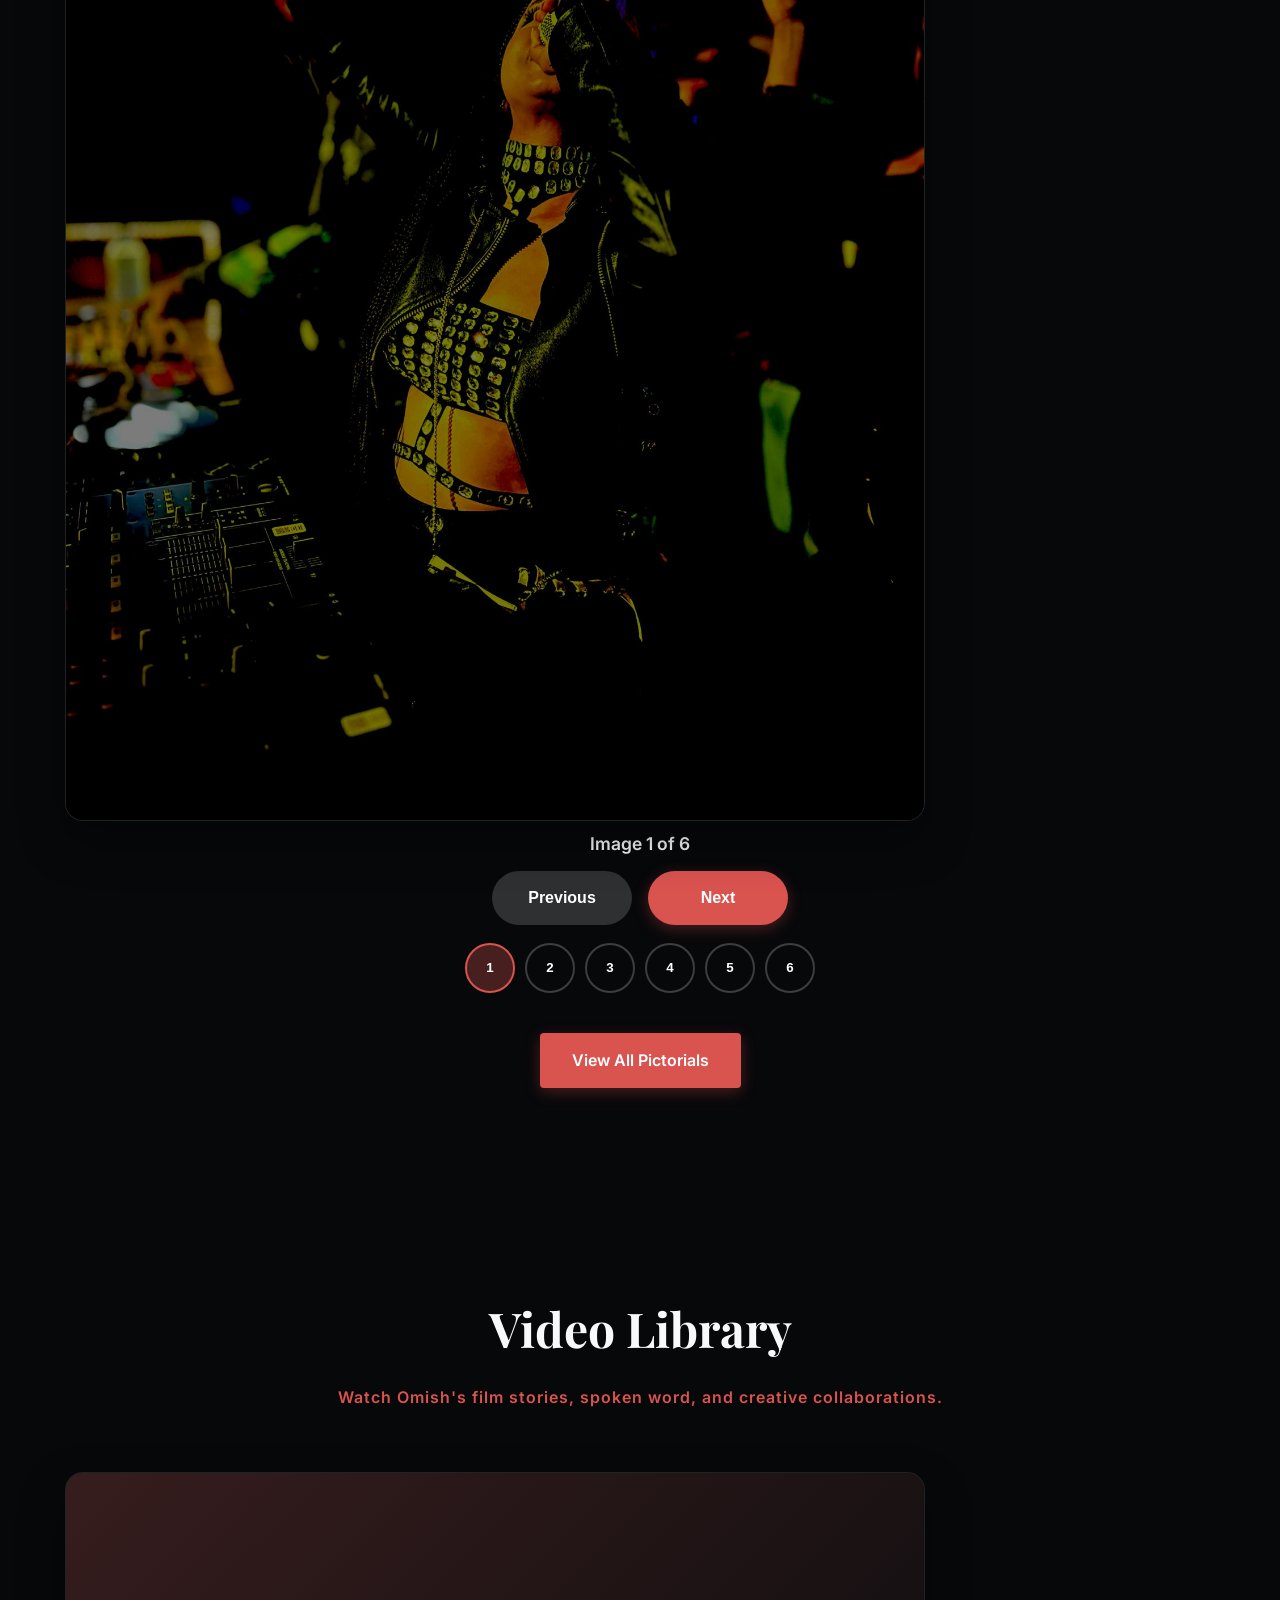
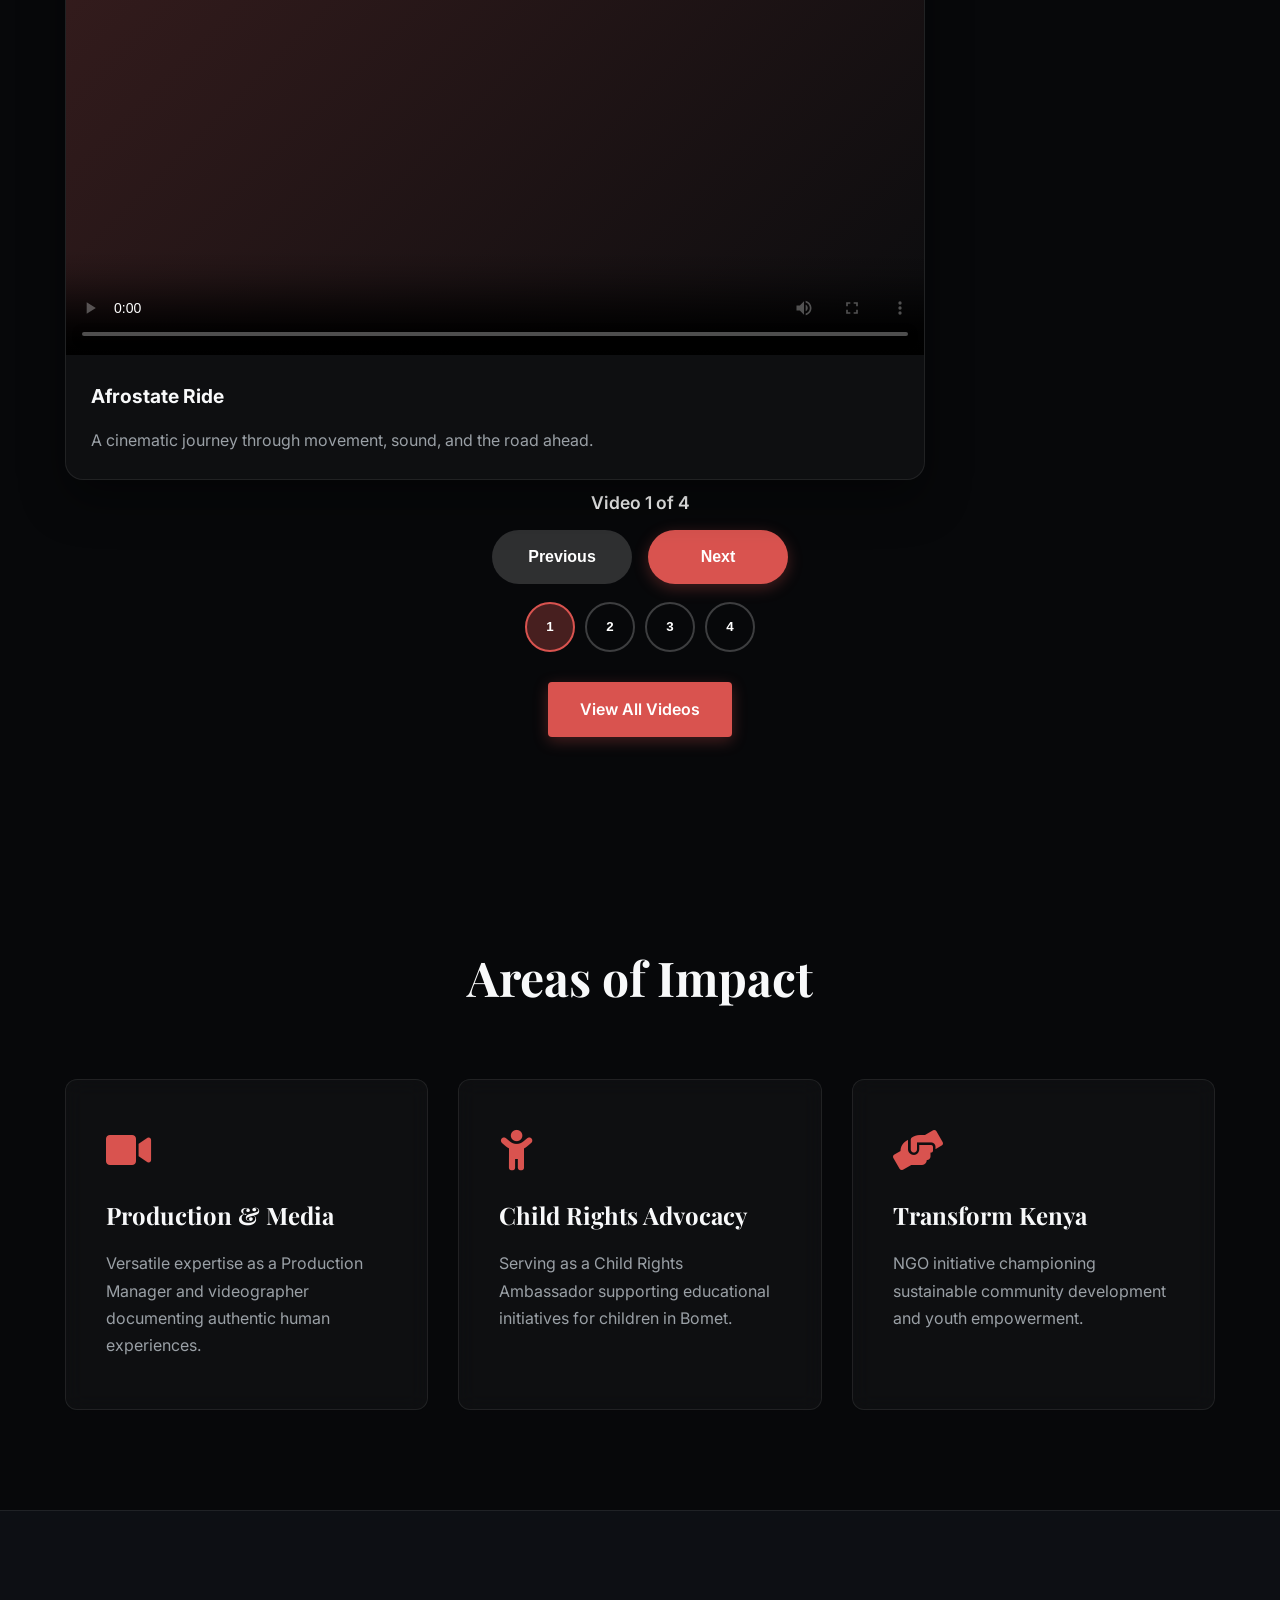
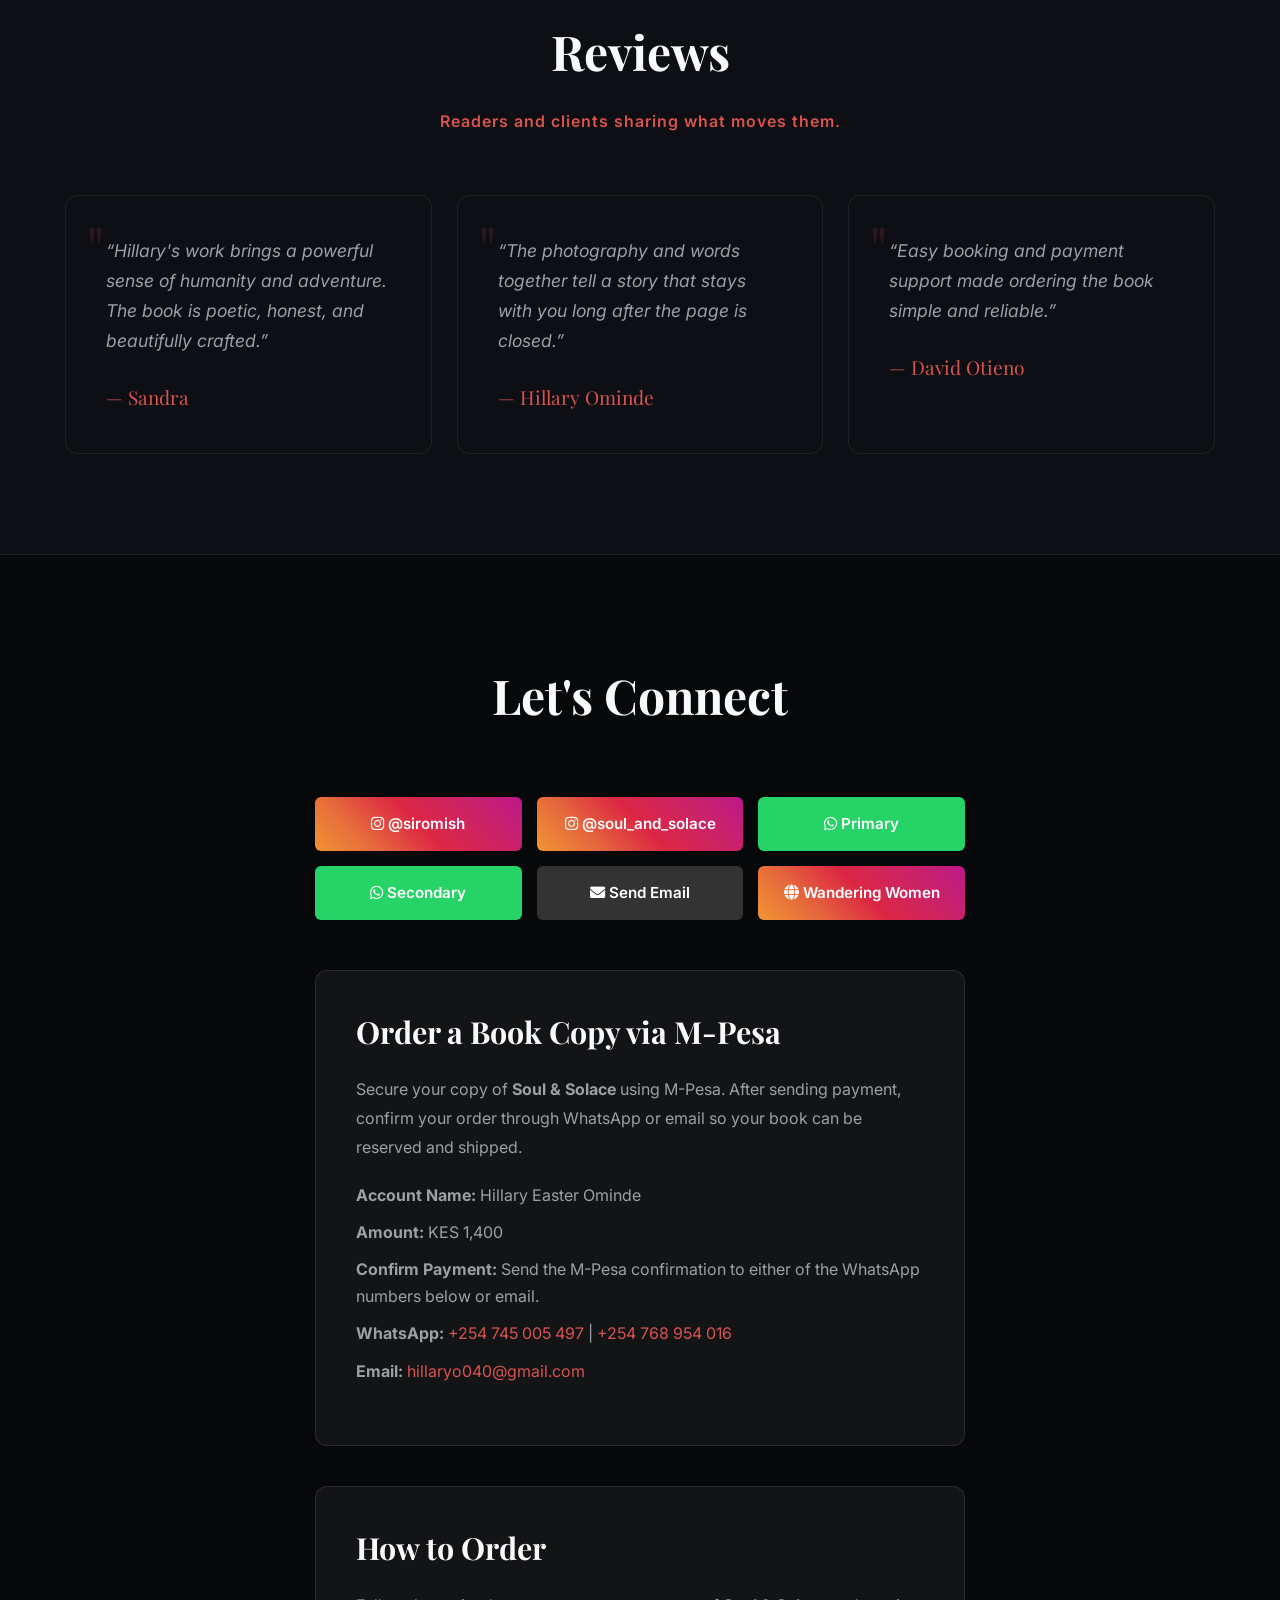
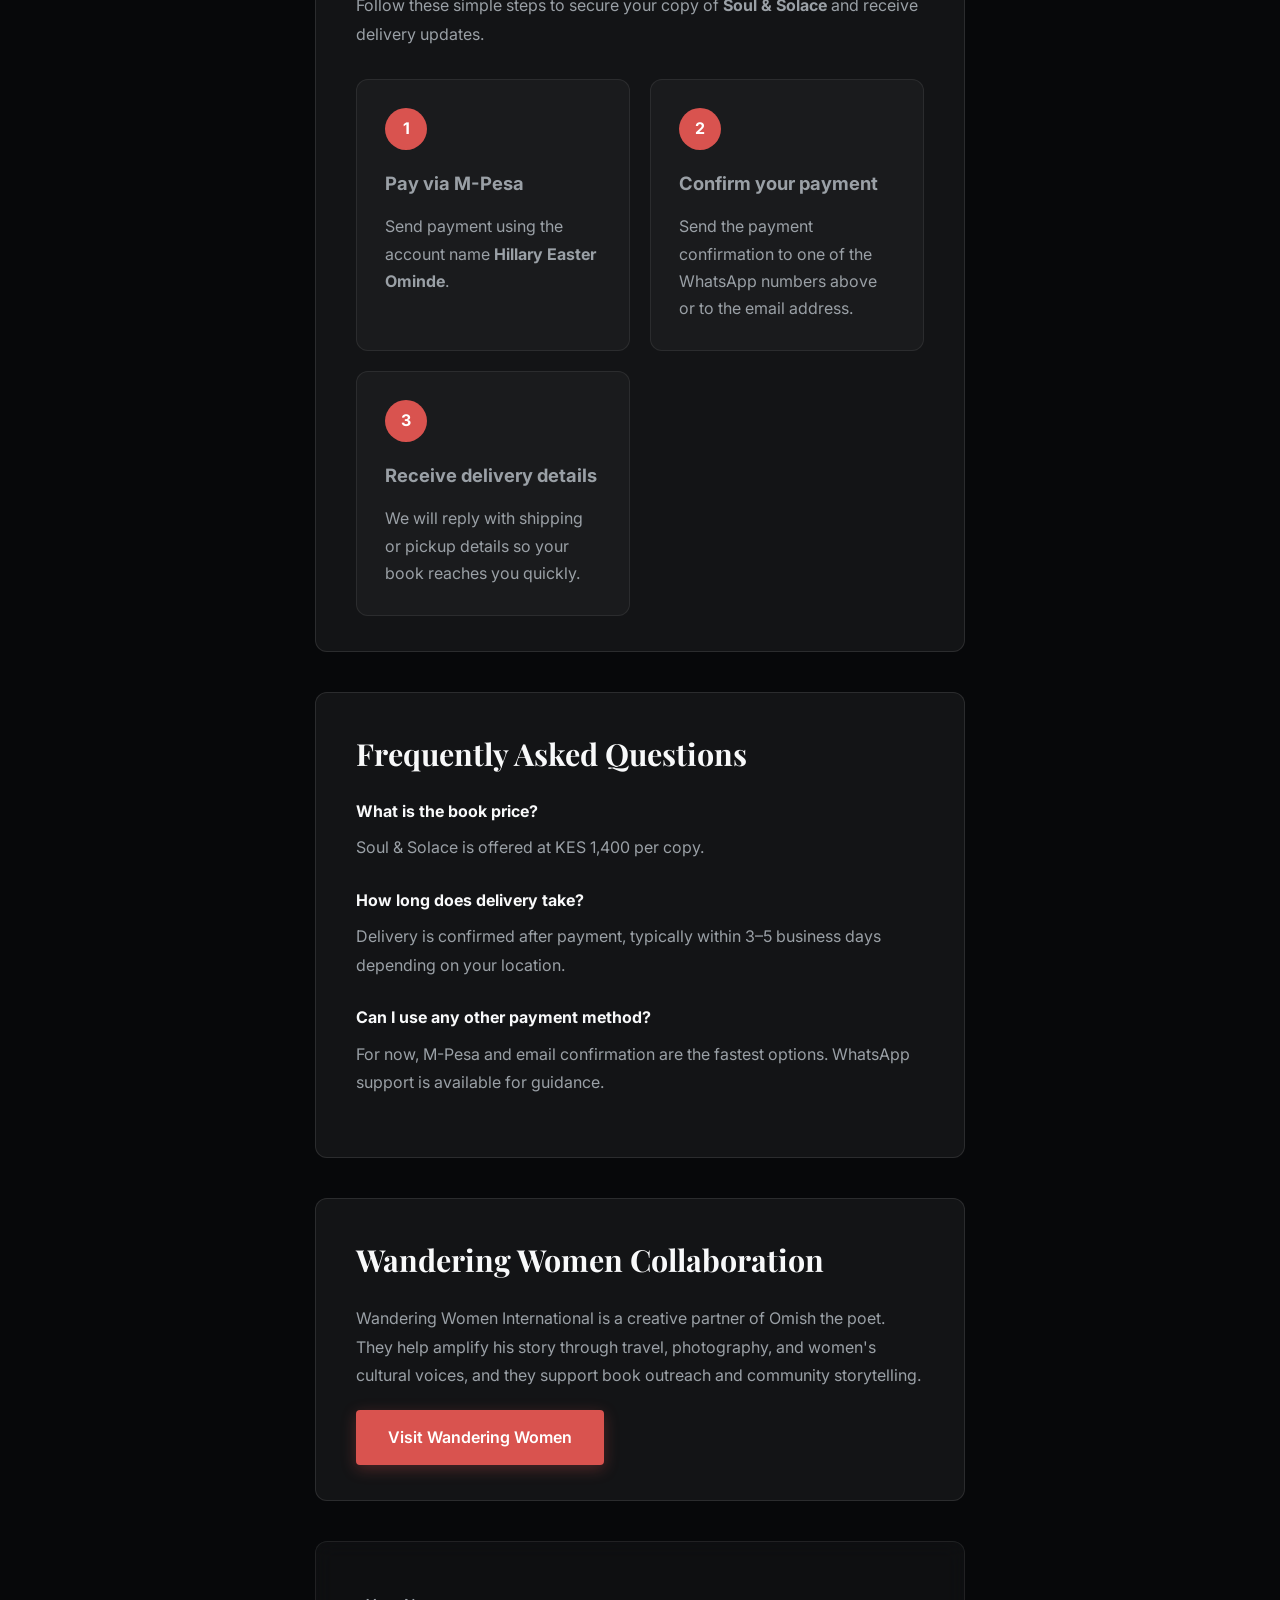
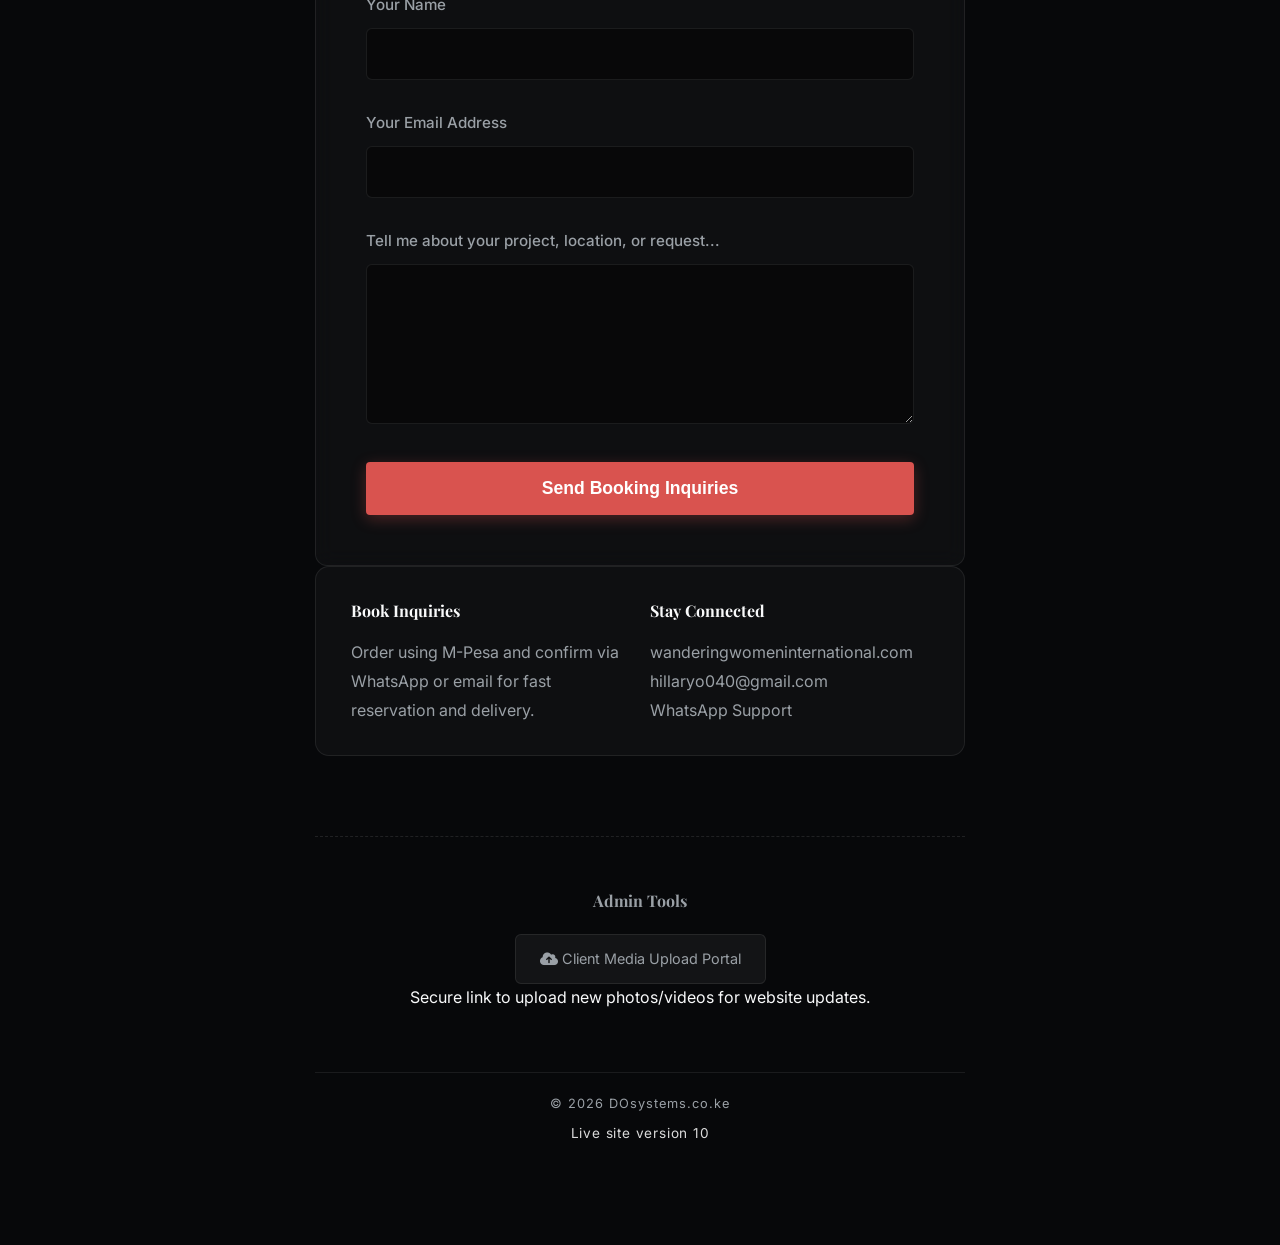
==== commit dee9fda5: "Fix Instagram handle link to @siromish" ====
--- a/index.html
+++ b/index.html
@@ -335,9 +335,9 @@
             </div>
 
             <div class="social-redirects">
-                <a href="https://www.instagram.com/sir_omish/" target="_blank" rel="noopener noreferrer"
-                    aria-label="Visit Instagram profile @sir_omish" class="btn-social instagram"><i
-                        class="fab fa-instagram"></i> @sir_omish</a>
+                <a href="https://www.instagram.com/siromish/" target="_blank" rel="noopener noreferrer"
+                    aria-label="Visit Instagram profile @siromish" class="btn-social instagram"><i
+                        class="fab fa-instagram"></i> @siromish</a>
                 <a href="https://www.instagram.com/soul_and_solace._/" target="_blank" rel="noopener noreferrer"
                     aria-label="Visit Instagram profile @soul_and_solace" class="btn-social instagram"><i
                         class="fab fa-instagram"></i> @soul_and_solace</a>
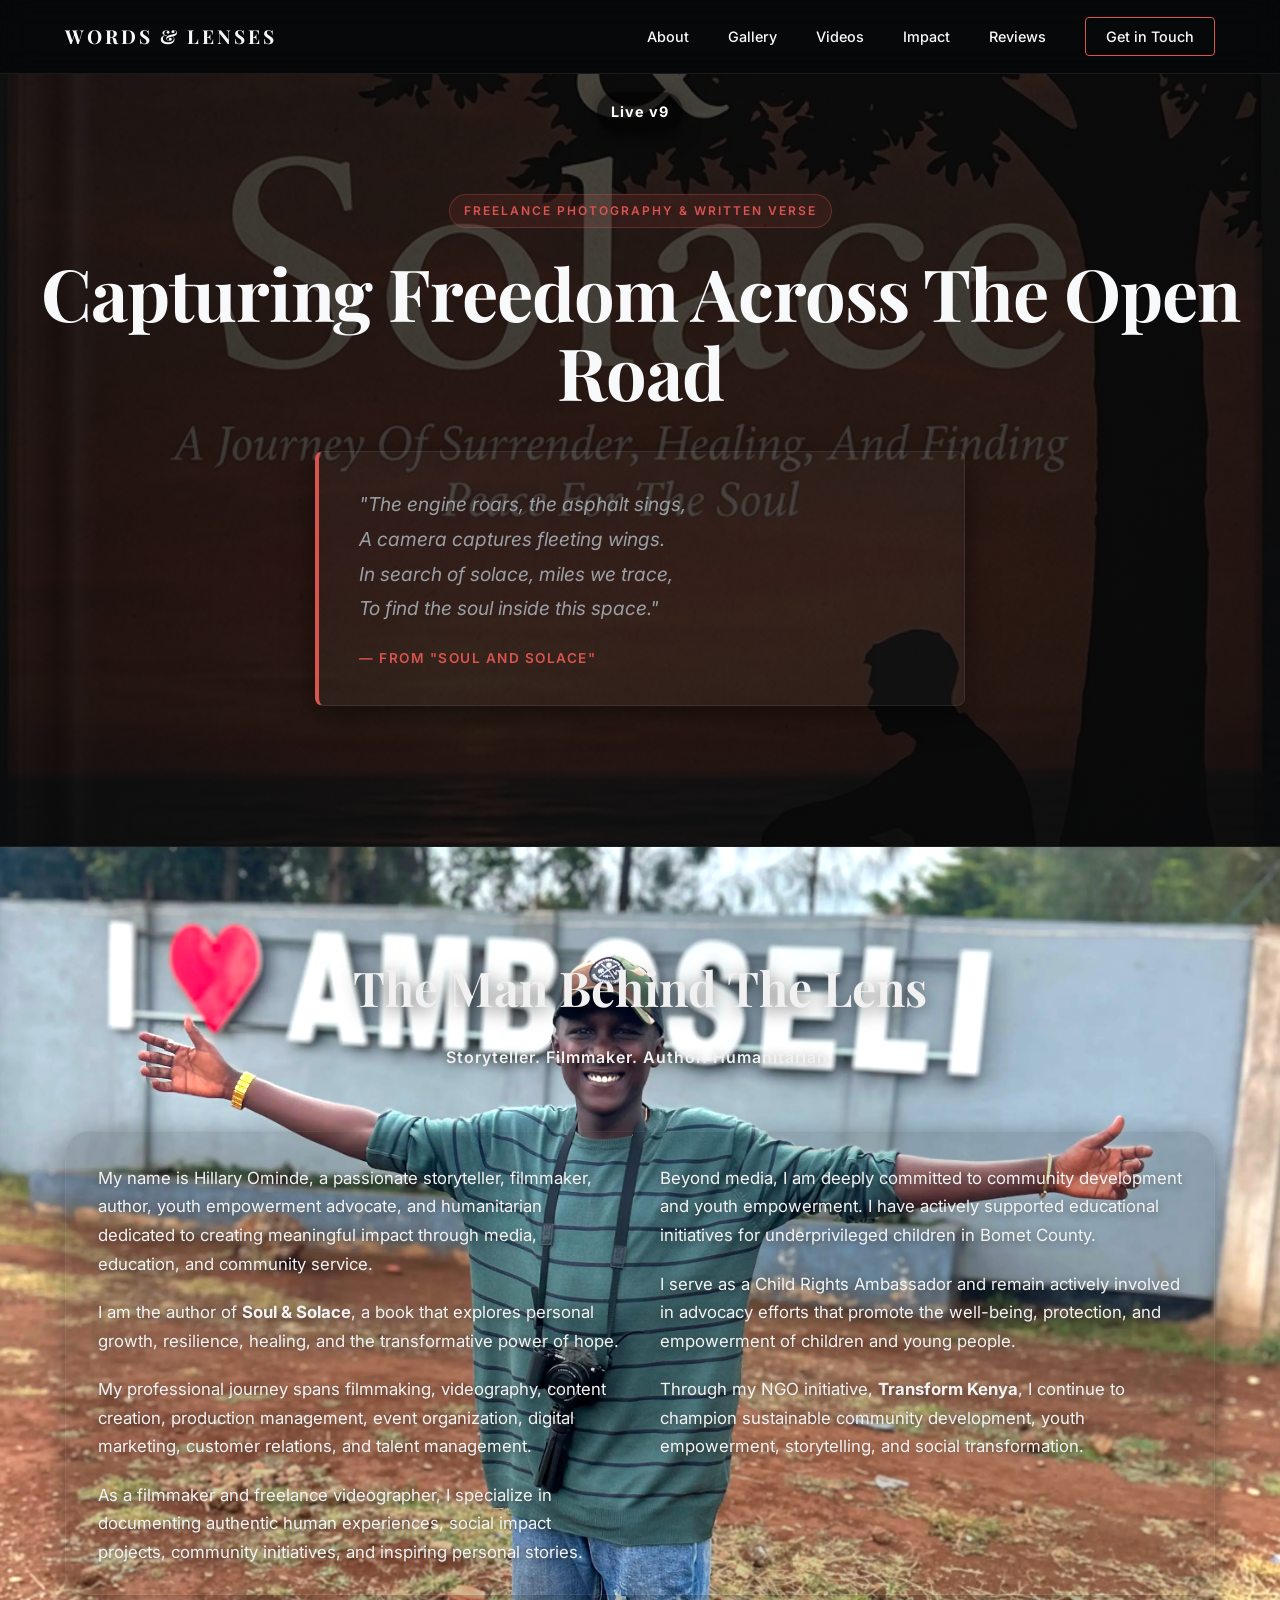
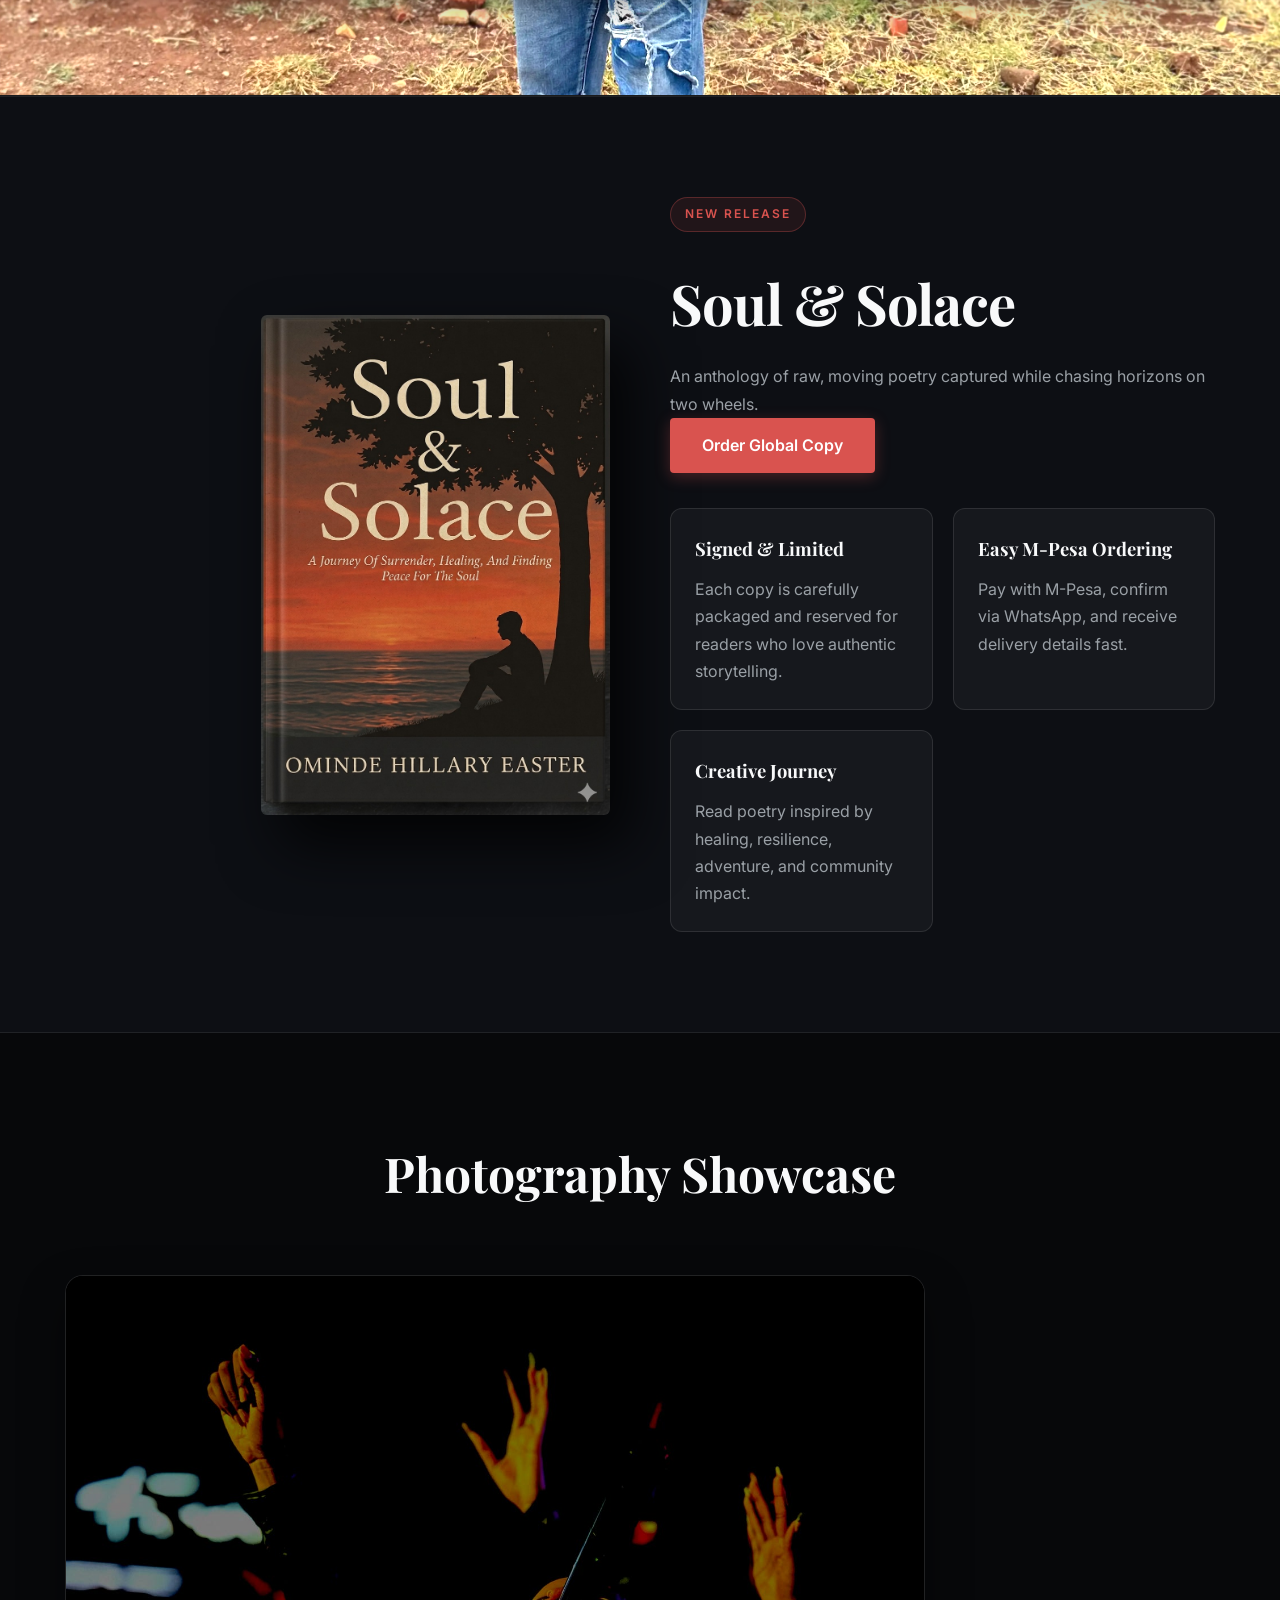
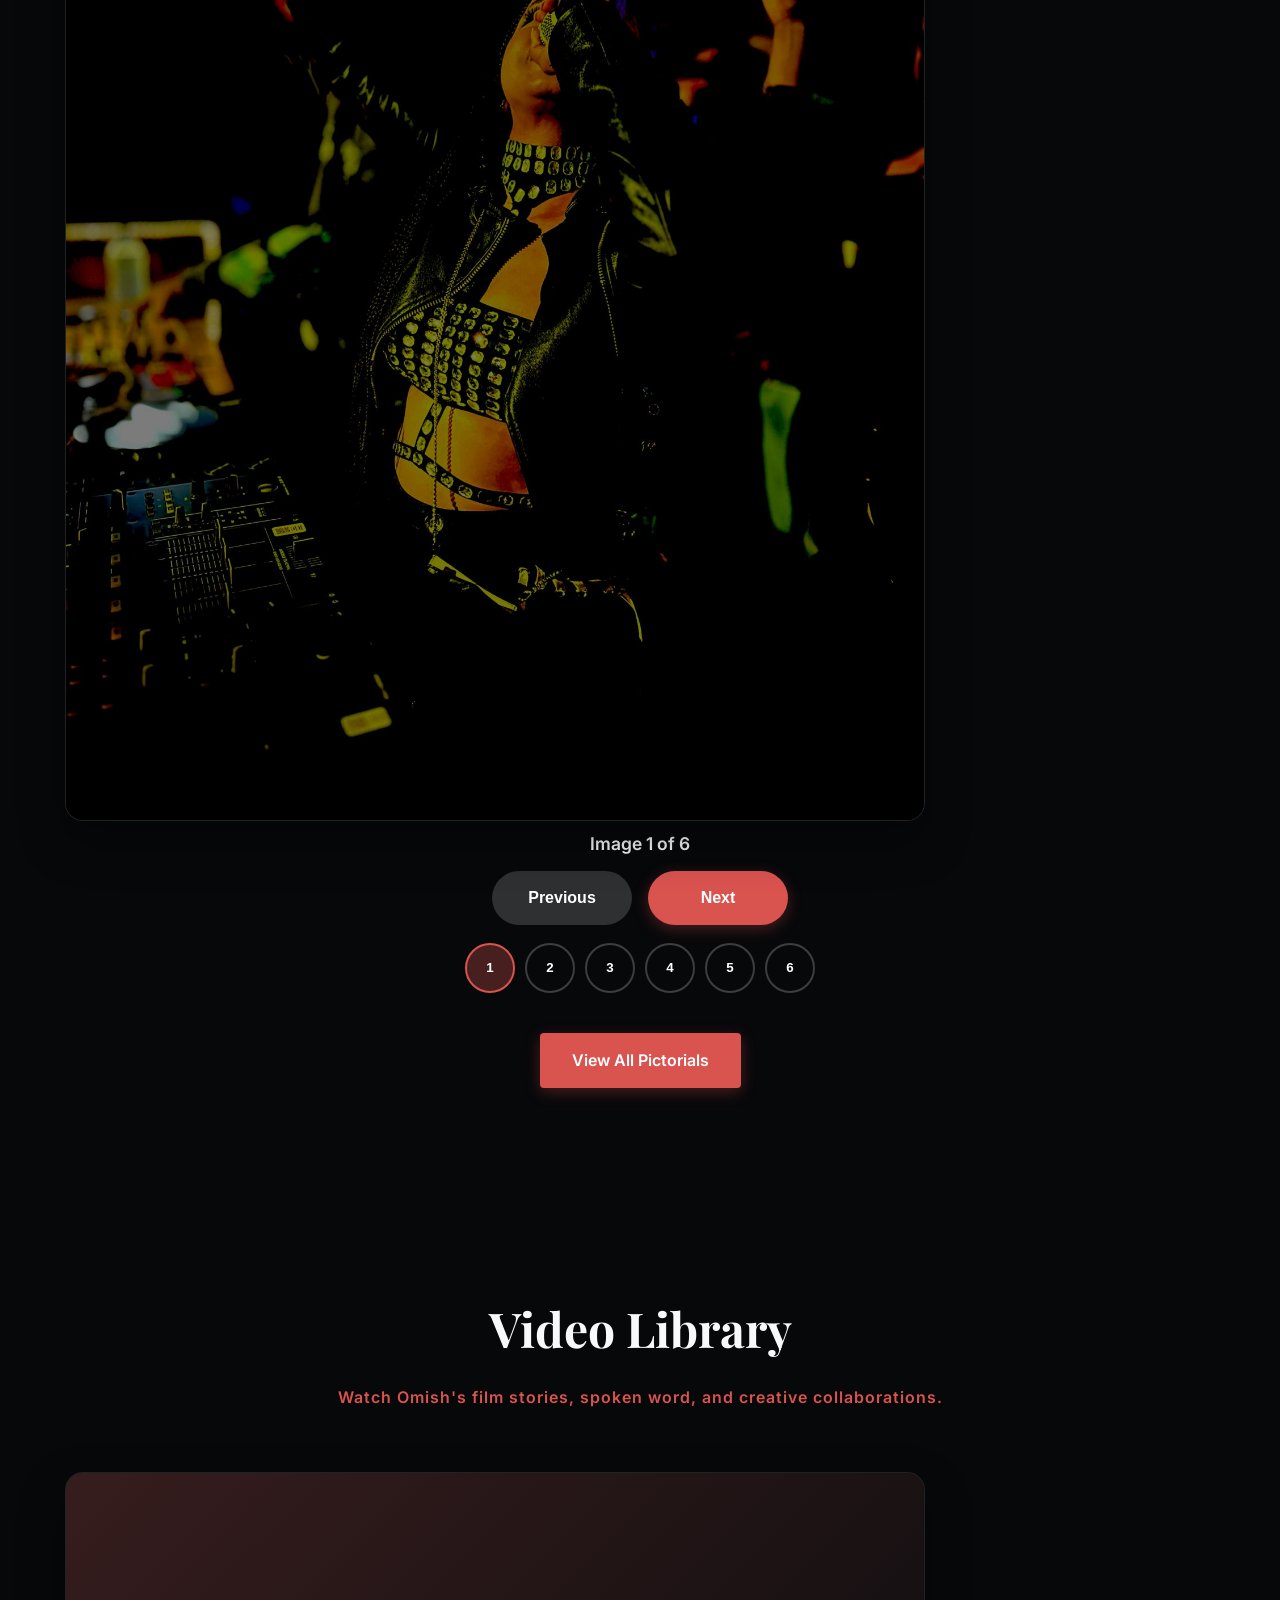
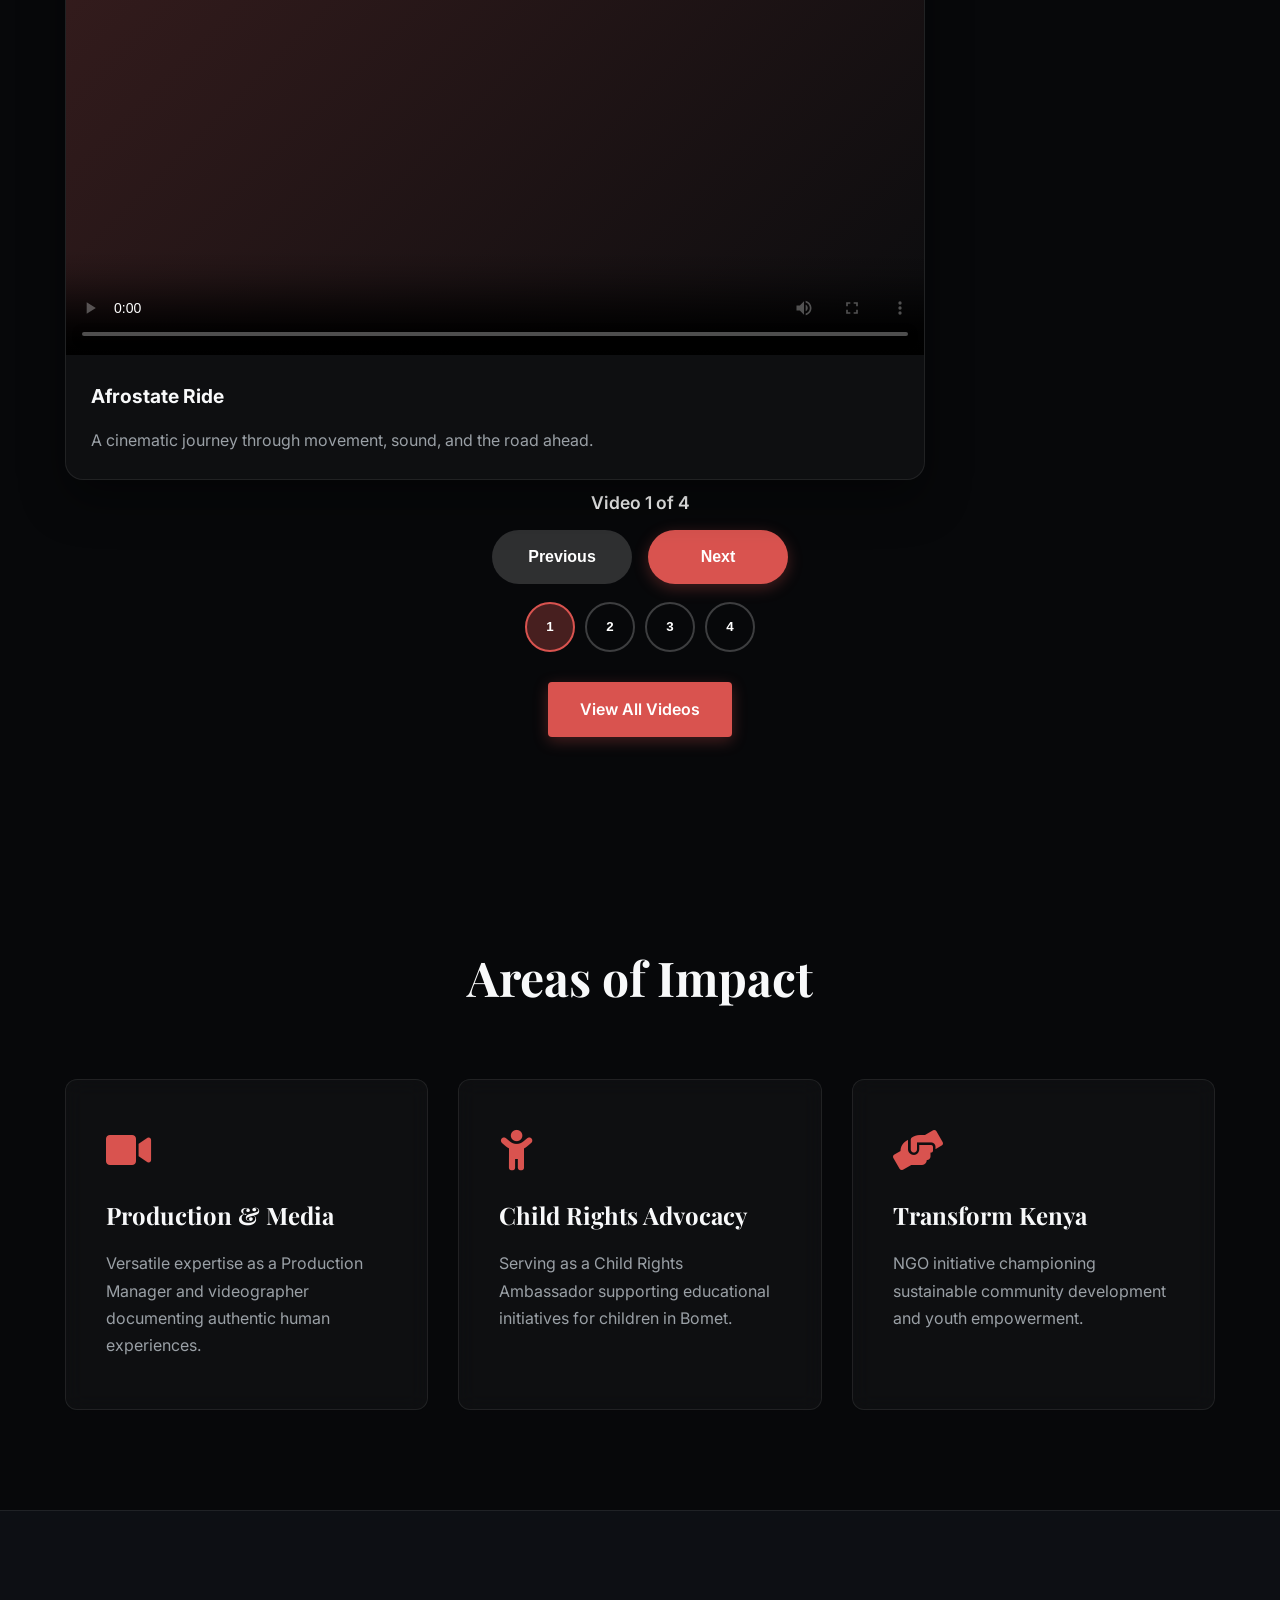
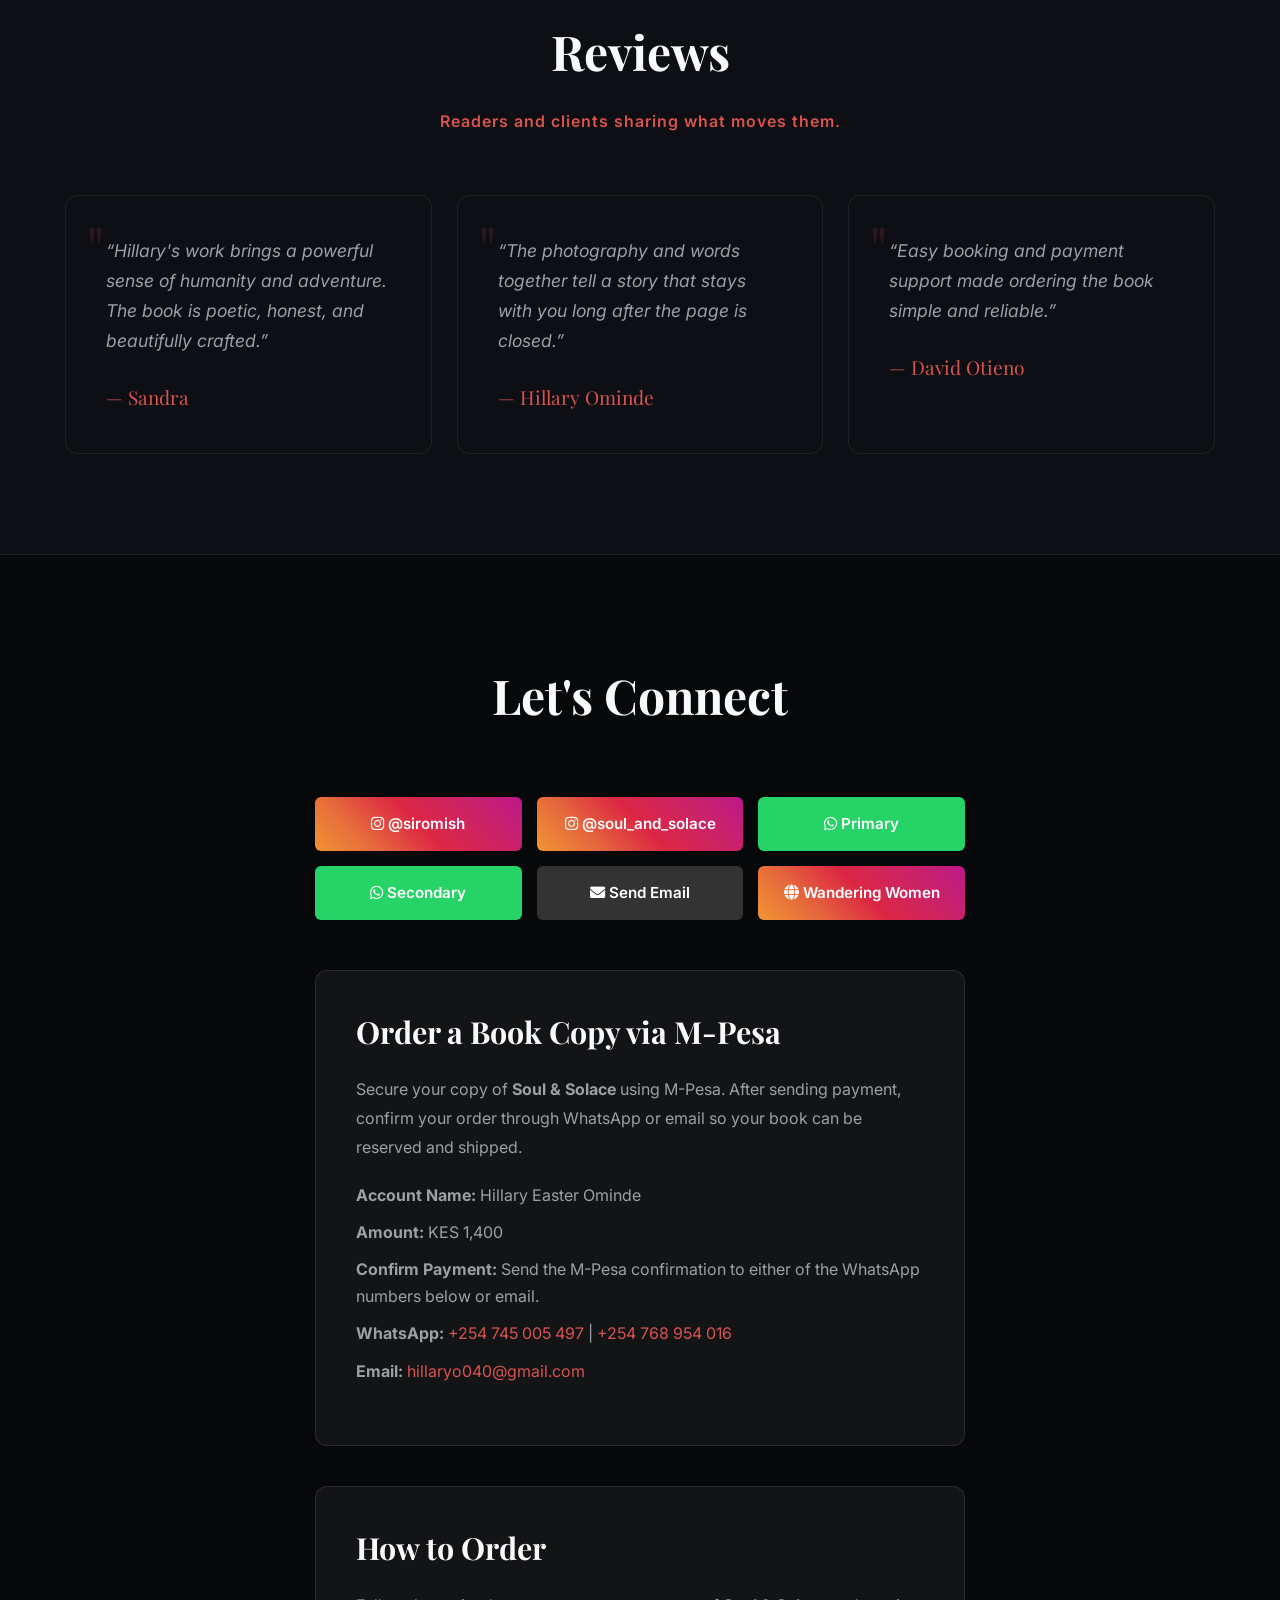
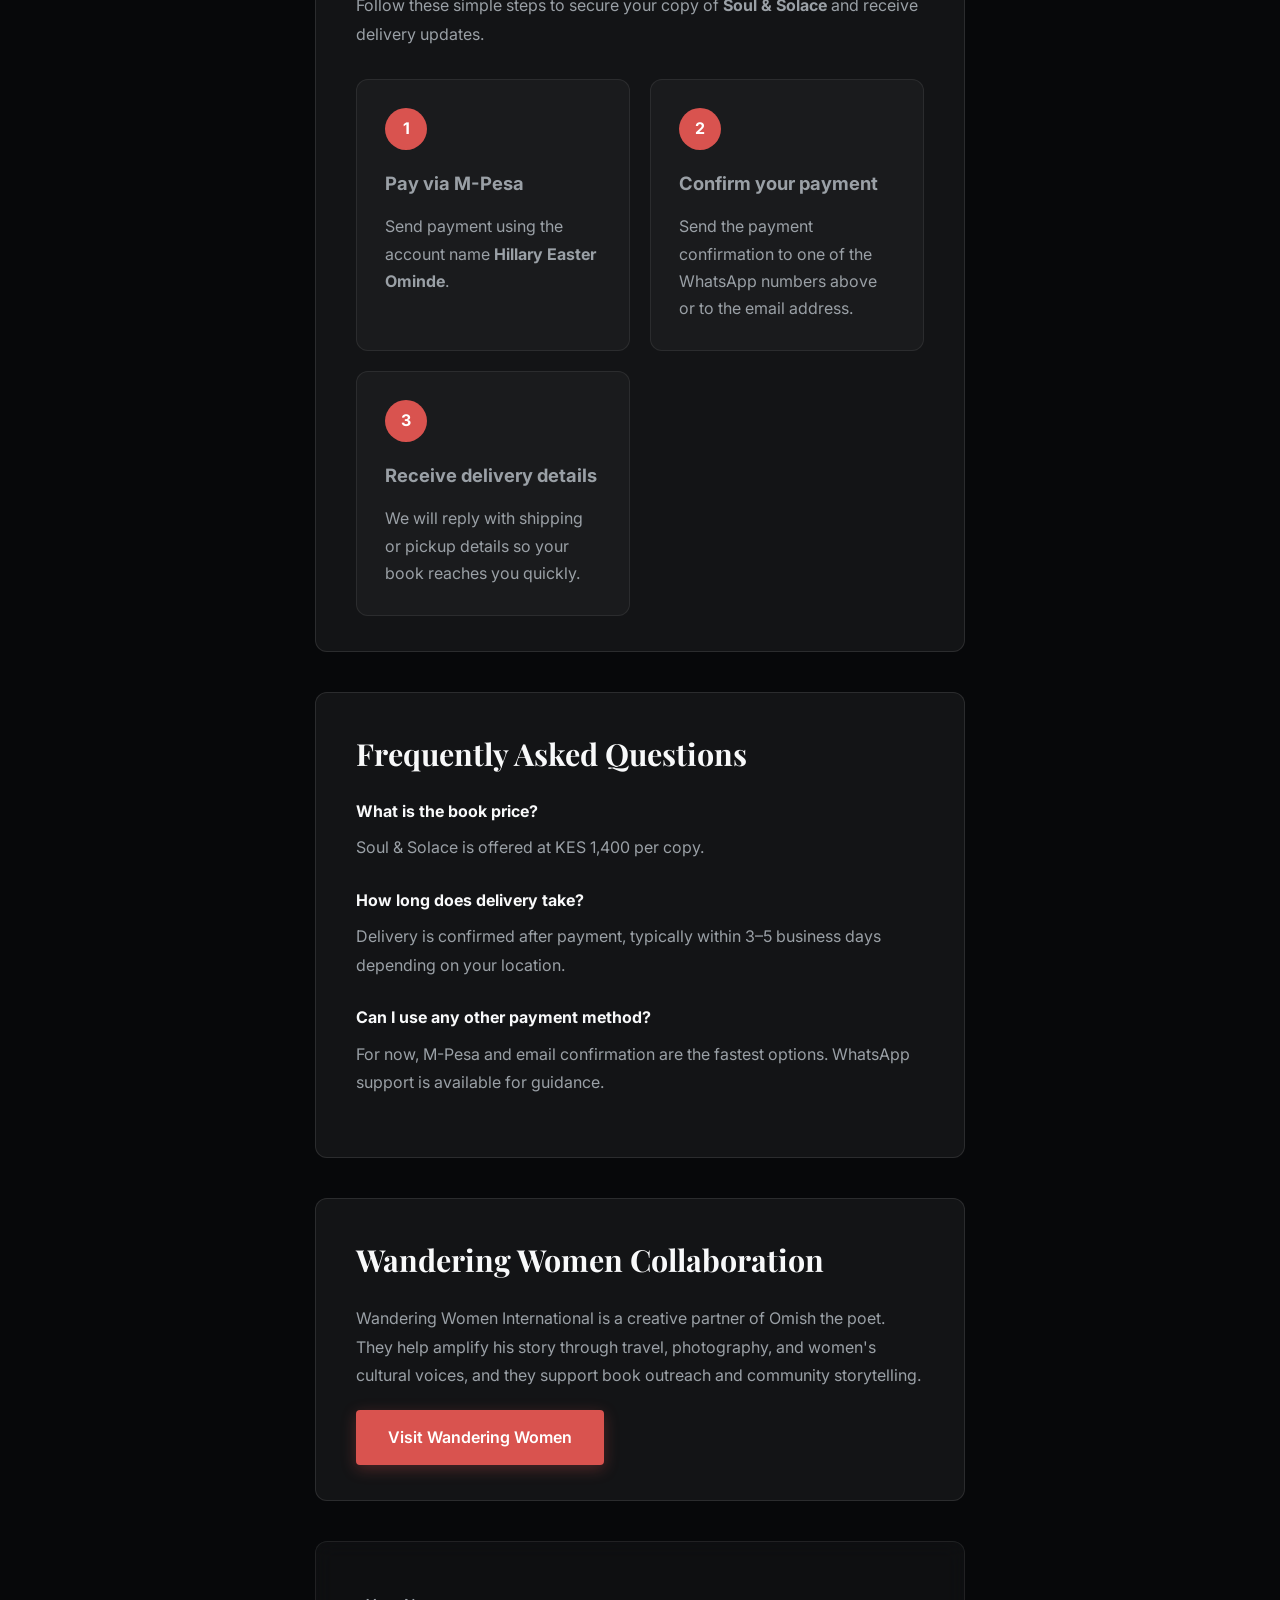
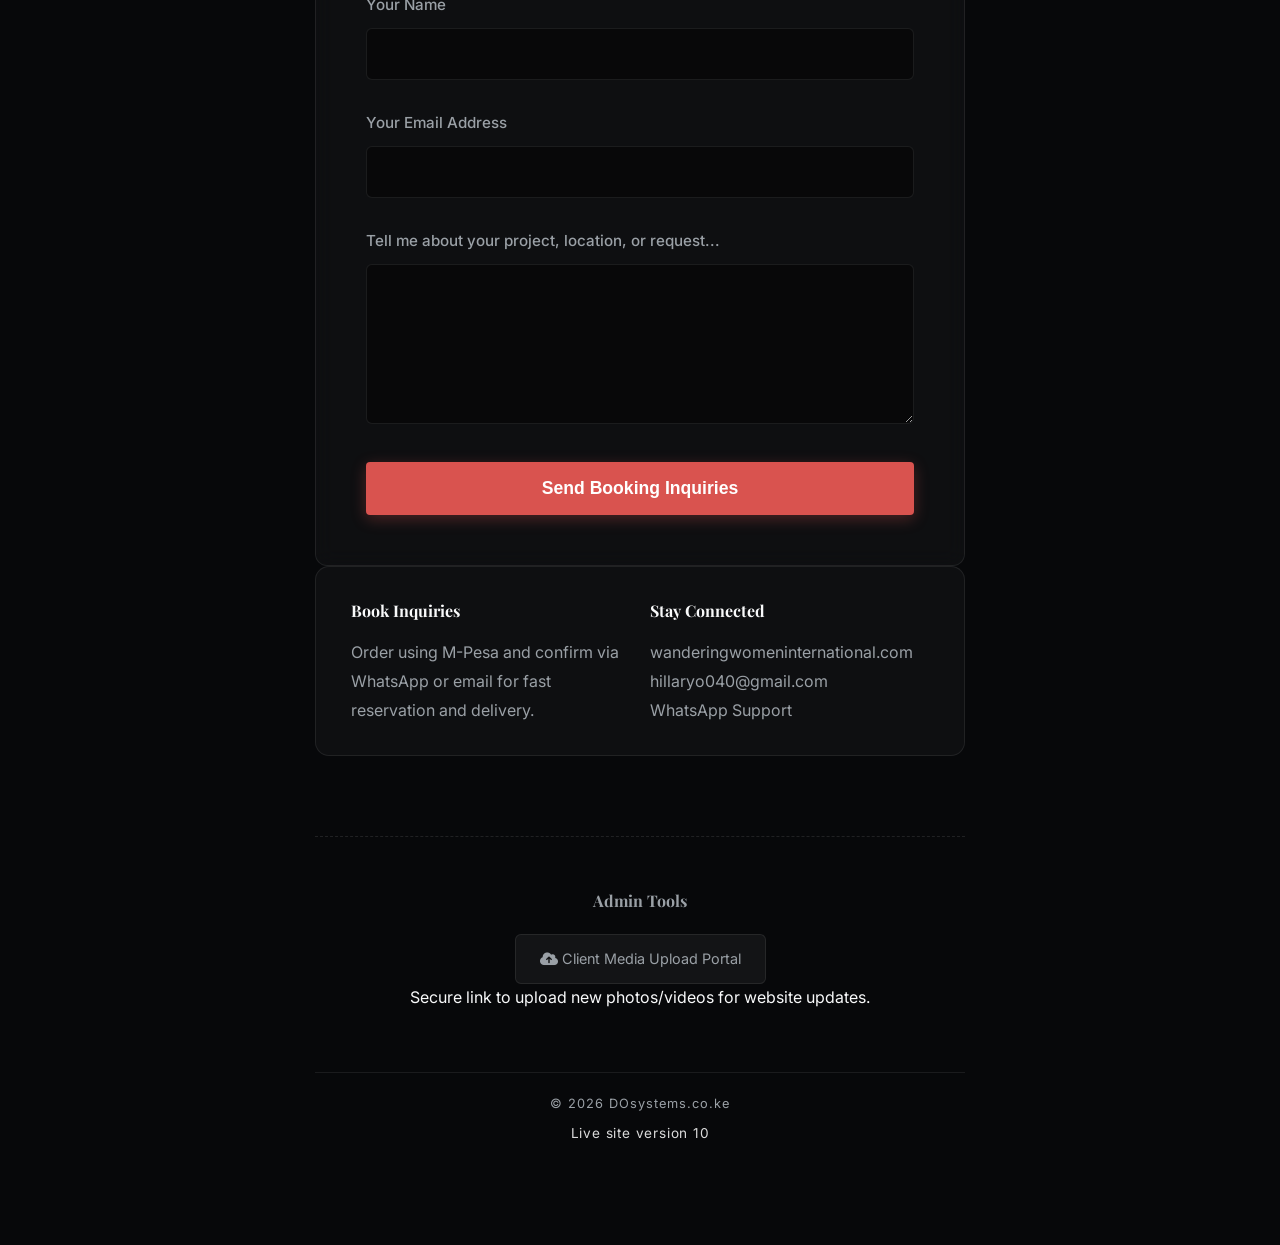
==== commit f961016d: "Force cache refresh: bump CSS version to v12" ====
--- a/index.html
+++ b/index.html
@@ -22,7 +22,7 @@
         rel="stylesheet">
     <link rel="stylesheet" href="https://cdnjs.cloudflare.com/ajax/libs/font-awesome/6.0.0/css/all.min.css">
     <link rel="preload" href="afrostate.mp4?v=11" as="video">
-    <link rel="stylesheet" href="style.css?v=11">
+    <link rel="stylesheet" href="style.css?v=12">
 </head>
 
 <body>
--- a/style.css
+++ b/style.css
@@ -374,27 +374,31 @@
 
 .about-section {
     position: relative;
+    background-color: transparent;
+    border-top: 1px solid rgba(255, 255, 255, 0.08);
+    border-bottom: 1px solid rgba(255, 255, 255, 0.08);
+    overflow: hidden;
+}
+
+.about-section::before {
+    content: '';
+    position: absolute;
+    inset: 0;
     background-image: url('thepoet.webp');
     background-size: cover;
     background-position: center;
     background-repeat: no-repeat;
-    border-top: 1px solid rgba(255, 255, 255, 0.08);
-    border-bottom: 1px solid rgba(255, 255, 255, 0.08);
-}
-
-.about-section::before {
-    content: '';
-    position: absolute;
-    inset: 0;
-    background: rgba(7, 8, 10, 0.18);
-    z-index: 1;
+    transform: scale(1.02);
+    filter: brightness(1.12) saturate(1.15);
+    -webkit-filter: brightness(1.12) saturate(1.15);
+    z-index: 0;
 }
 
 .about-section::after {
     content: '';
     position: absolute;
     inset: 0;
-    background: radial-gradient(circle at 45% 25%, rgba(7, 8, 10, 0) 0%, rgba(7, 8, 10, 0.10) 45%, rgba(7, 8, 10, 0.18) 100%);
+    background: transparent;
     z-index: 1;
 }
 
@@ -410,26 +414,28 @@
 }
 
 .about-section .text-column {
-    background: rgba(7, 8, 10, 0.24);
-    border: 1px solid rgba(255, 255, 255, 0.08);
+    background: rgba(0, 0, 0, 0.18);
+    border: 1px solid rgba(255, 255, 255, 0.06);
     border-radius: 24px;
     padding: 32px 32px 28px;
-    backdrop-filter: blur(10px);
-    -webkit-backdrop-filter: blur(10px);
+    box-shadow: 0 8px 30px rgba(0, 0, 0, 0.45);
+    color: #f3f3f3;
 }
 
 @media (max-width: 900px) {
-    .about-section::before {
-        background: rgba(7, 8, 10, 0.14);
-    }
-
-    .about-section::after {
-        background: radial-gradient(circle at 45% 25%, rgba(7, 8, 10, 0) 0%, rgba(7, 8, 10, 0.08) 45%, rgba(7, 8, 10, 0.14) 100%);
-    }
-
     .about-section .text-column {
-        background: rgba(7, 8, 10, 0.18);
-    }
+        background: rgba(0, 0, 0, 0.24);
+    }
+}
+
+/* Improve text contrast without hiding the background image */
+.about-section .section-header h2 {
+    text-shadow: 0 4px 18px rgba(0, 0, 0, 0.6);
+}
+
+.about-section .text-column p,
+.about-section .accent-text {
+    text-shadow: 0 2px 10px rgba(0, 0, 0, 0.45);
 }
 
 .bg-alt {
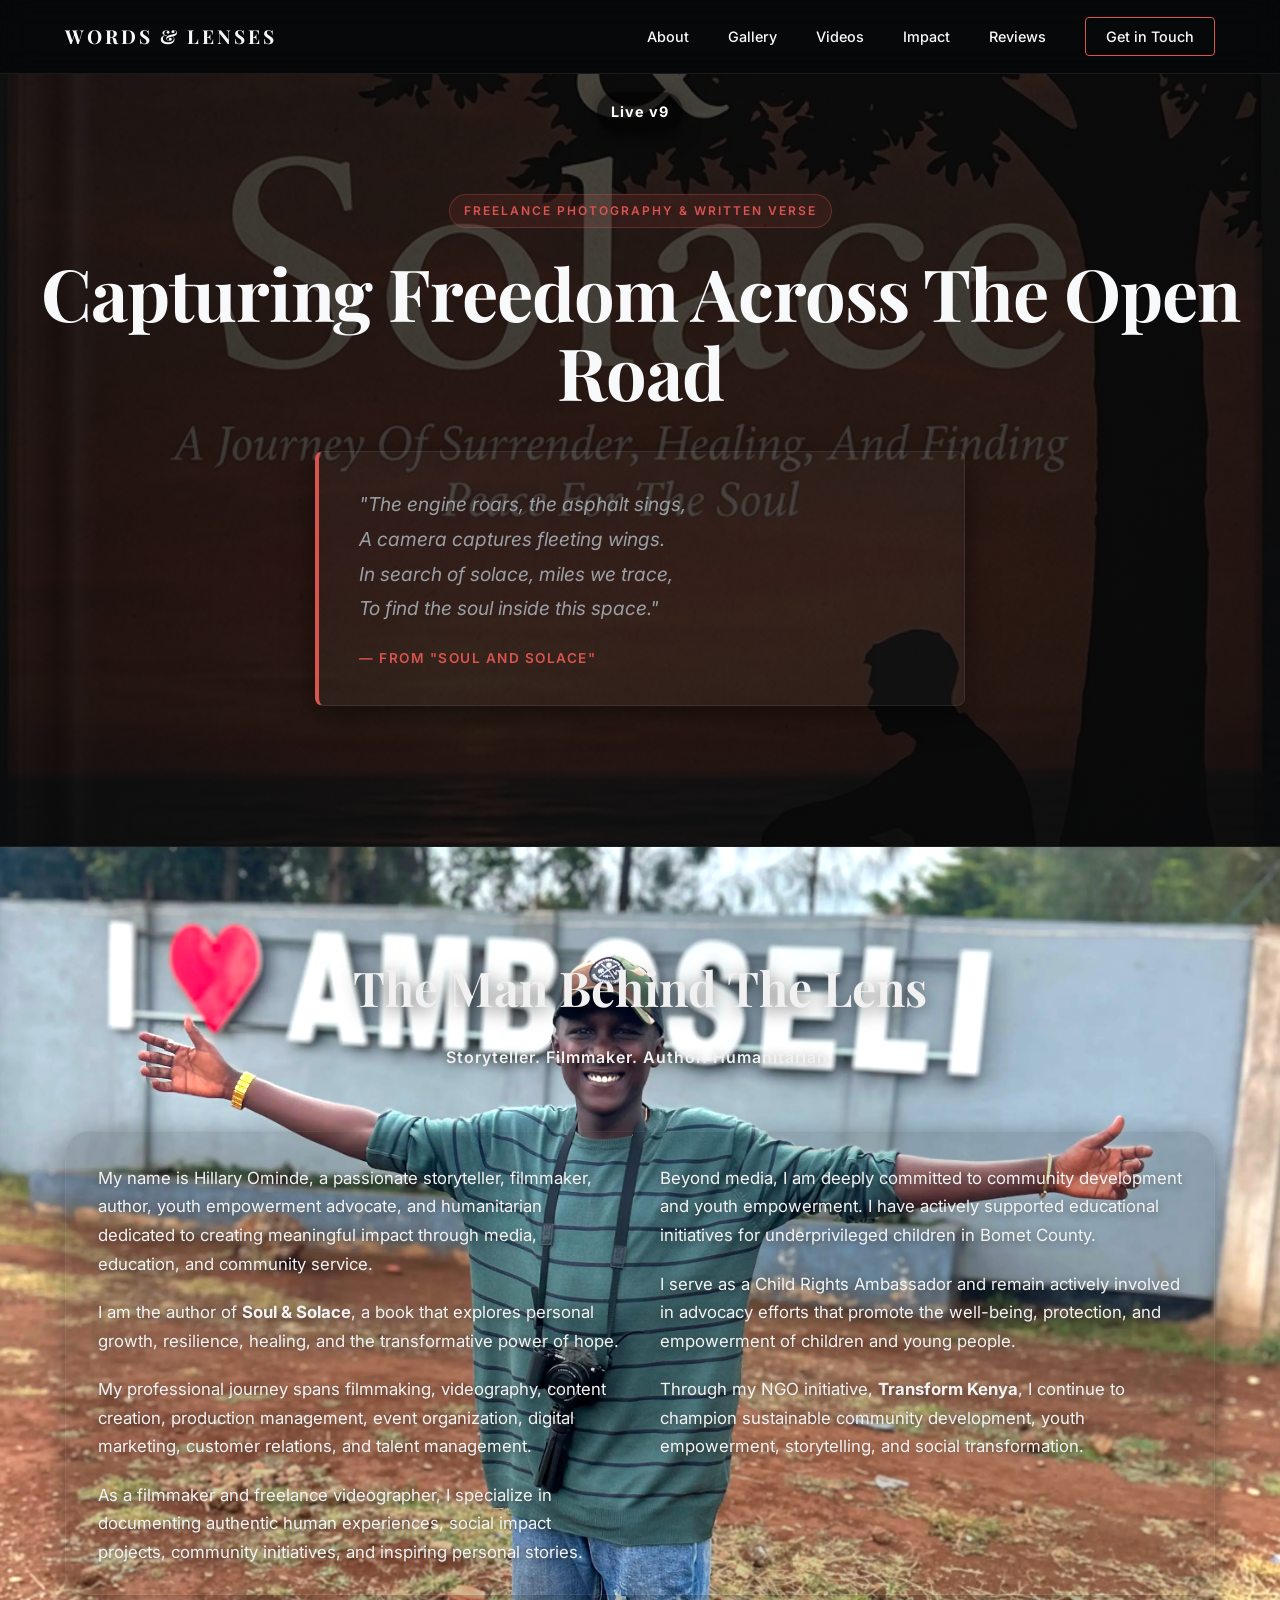
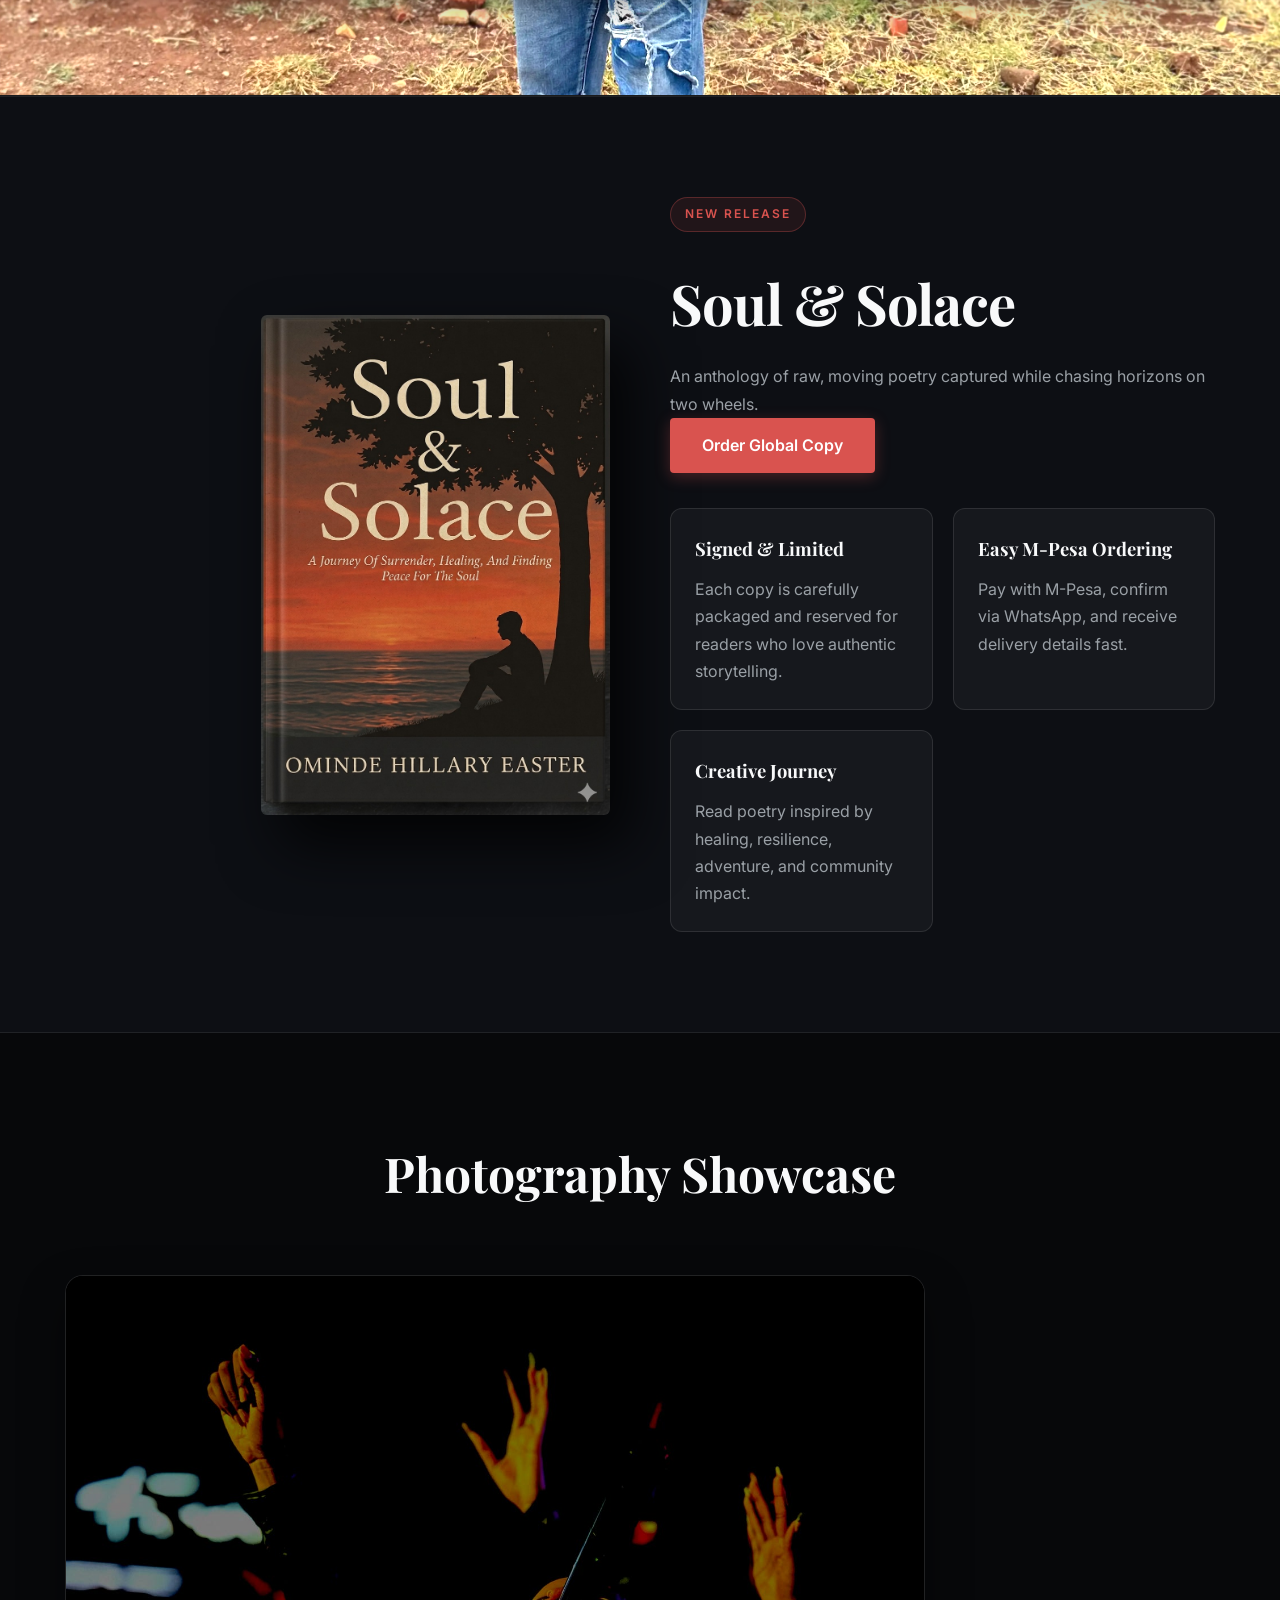
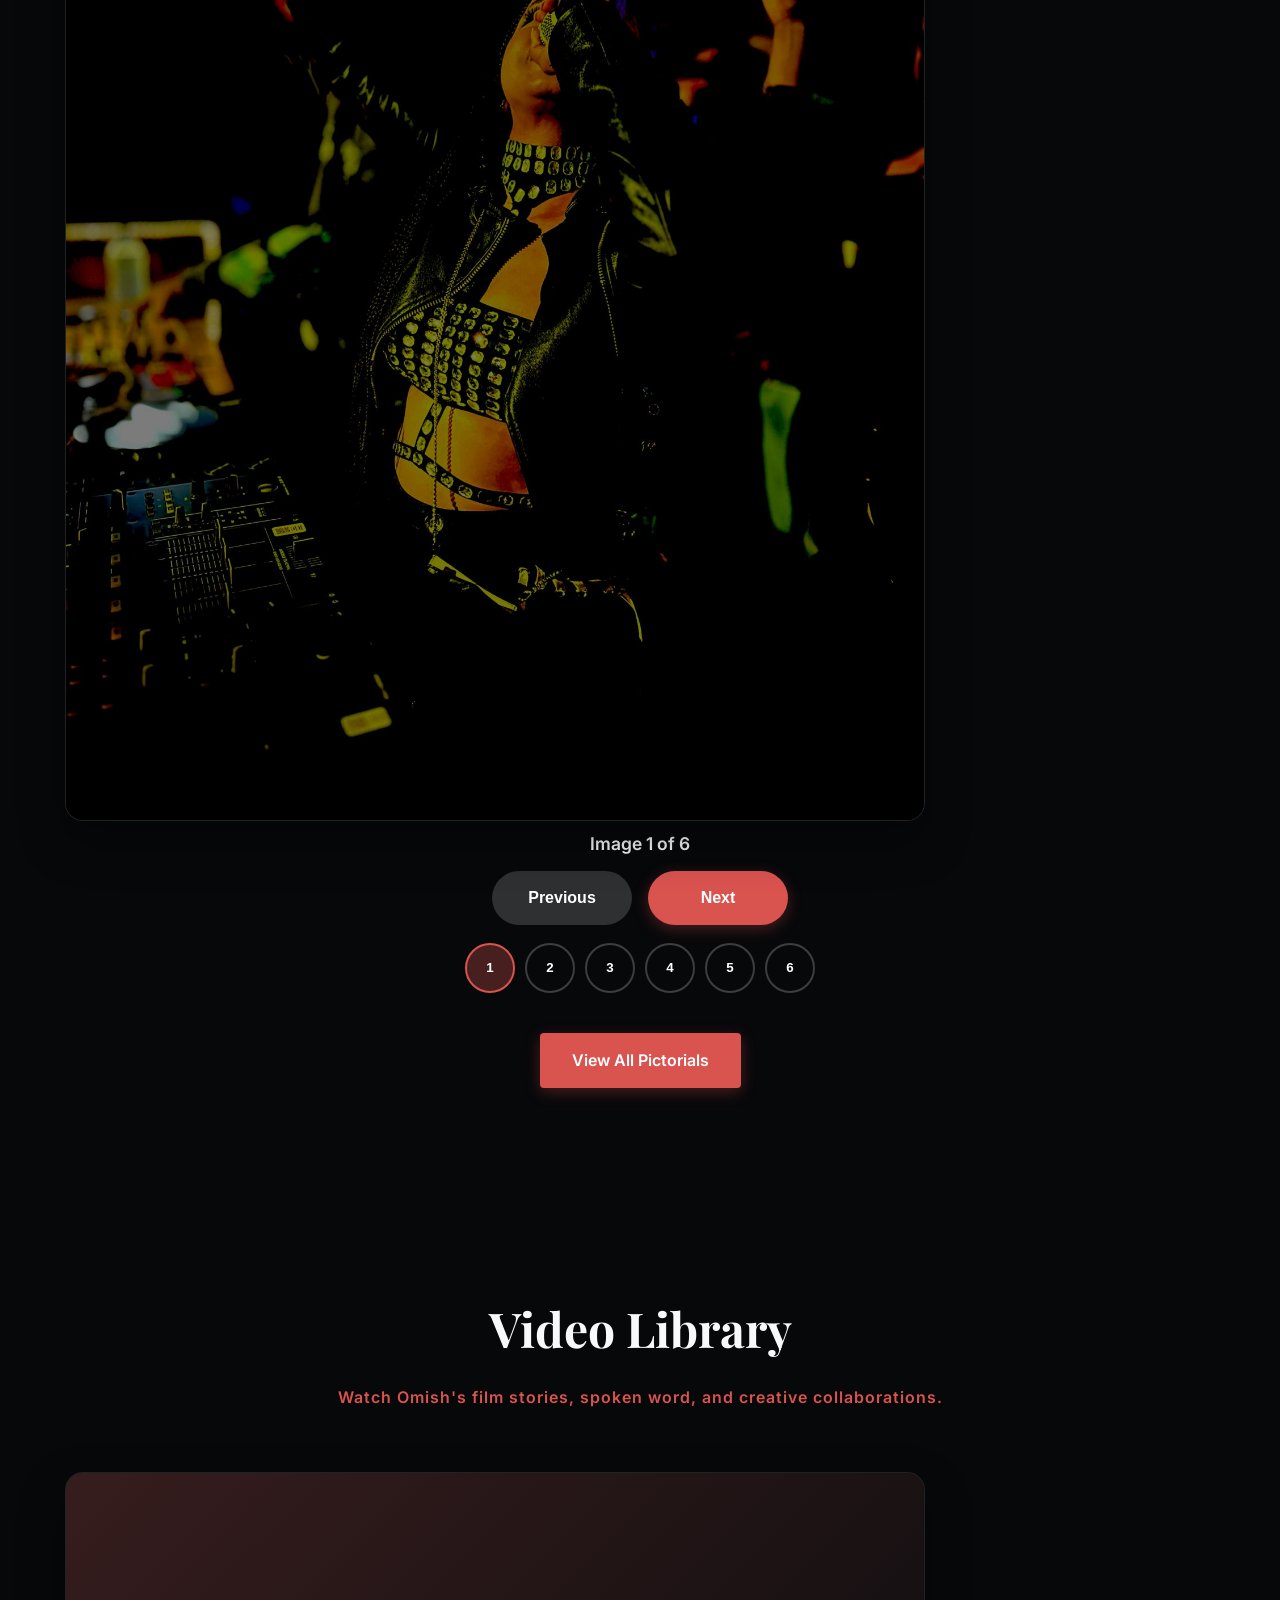
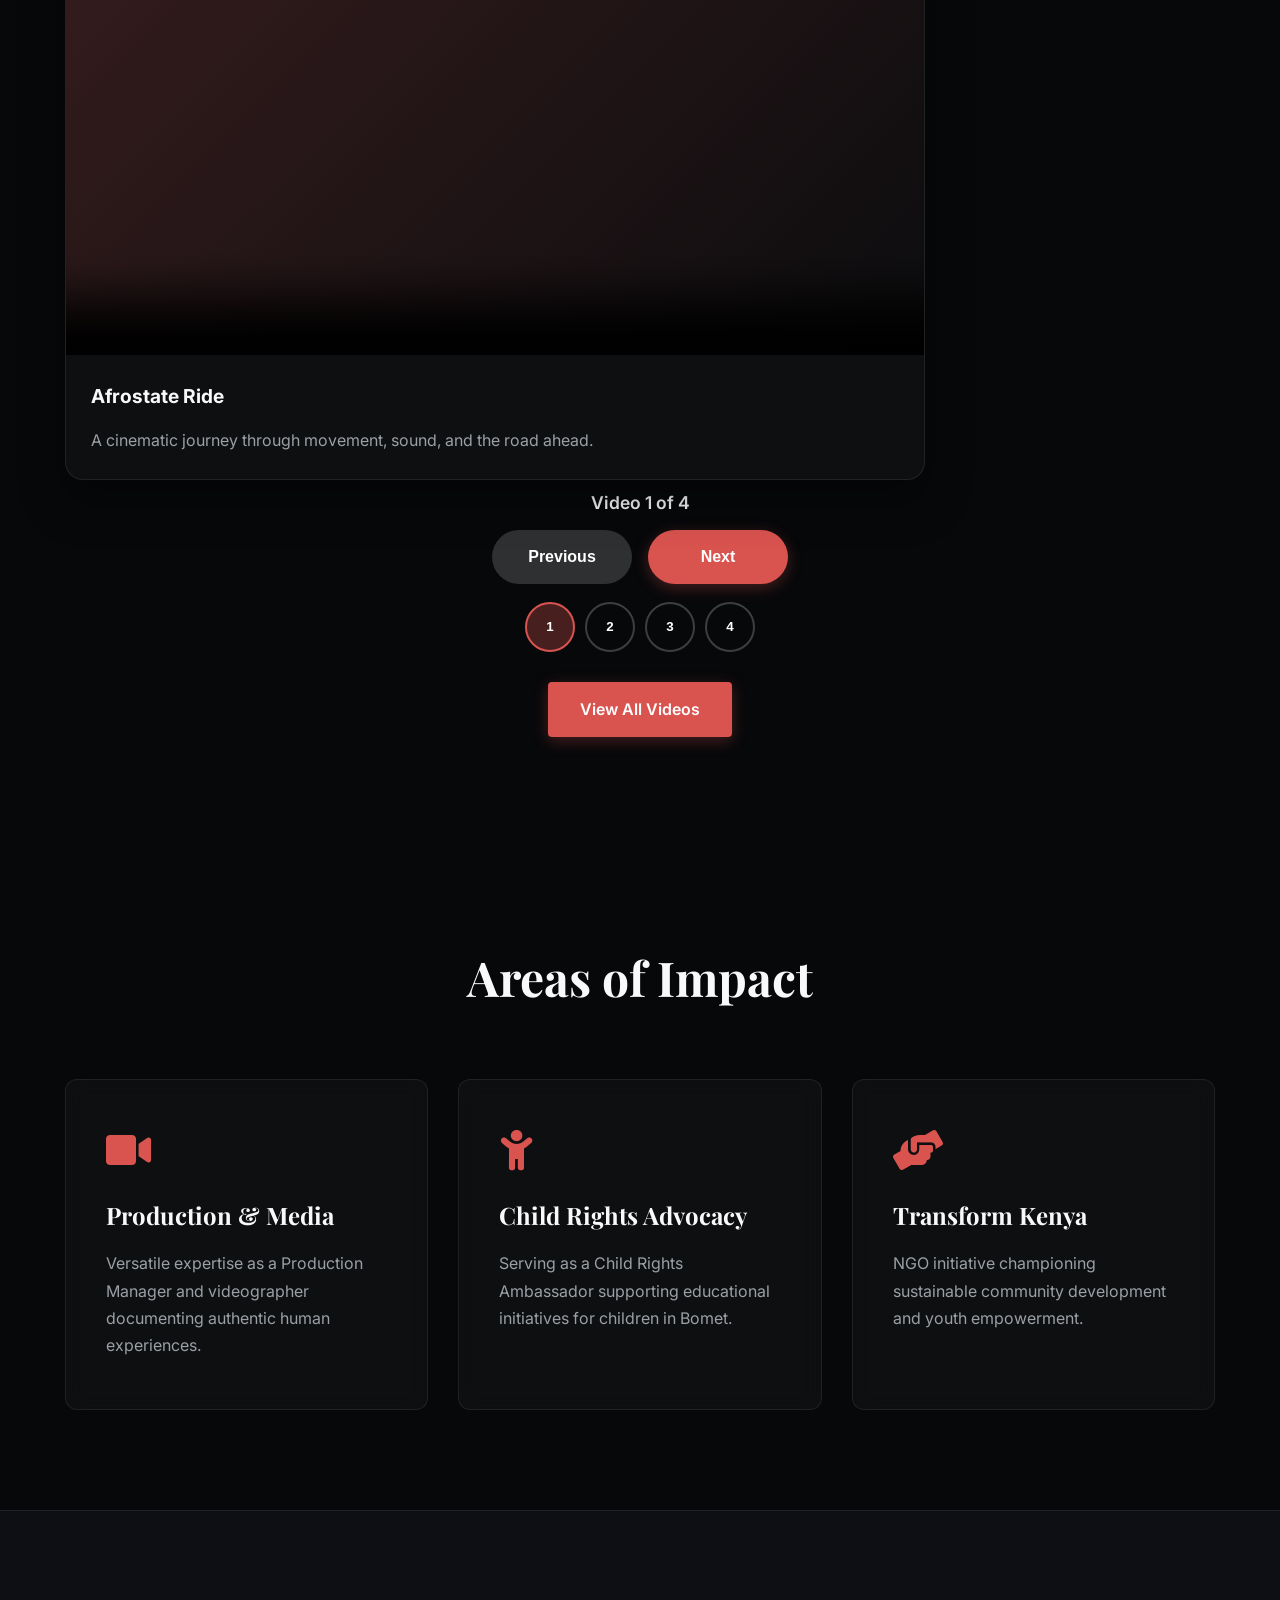
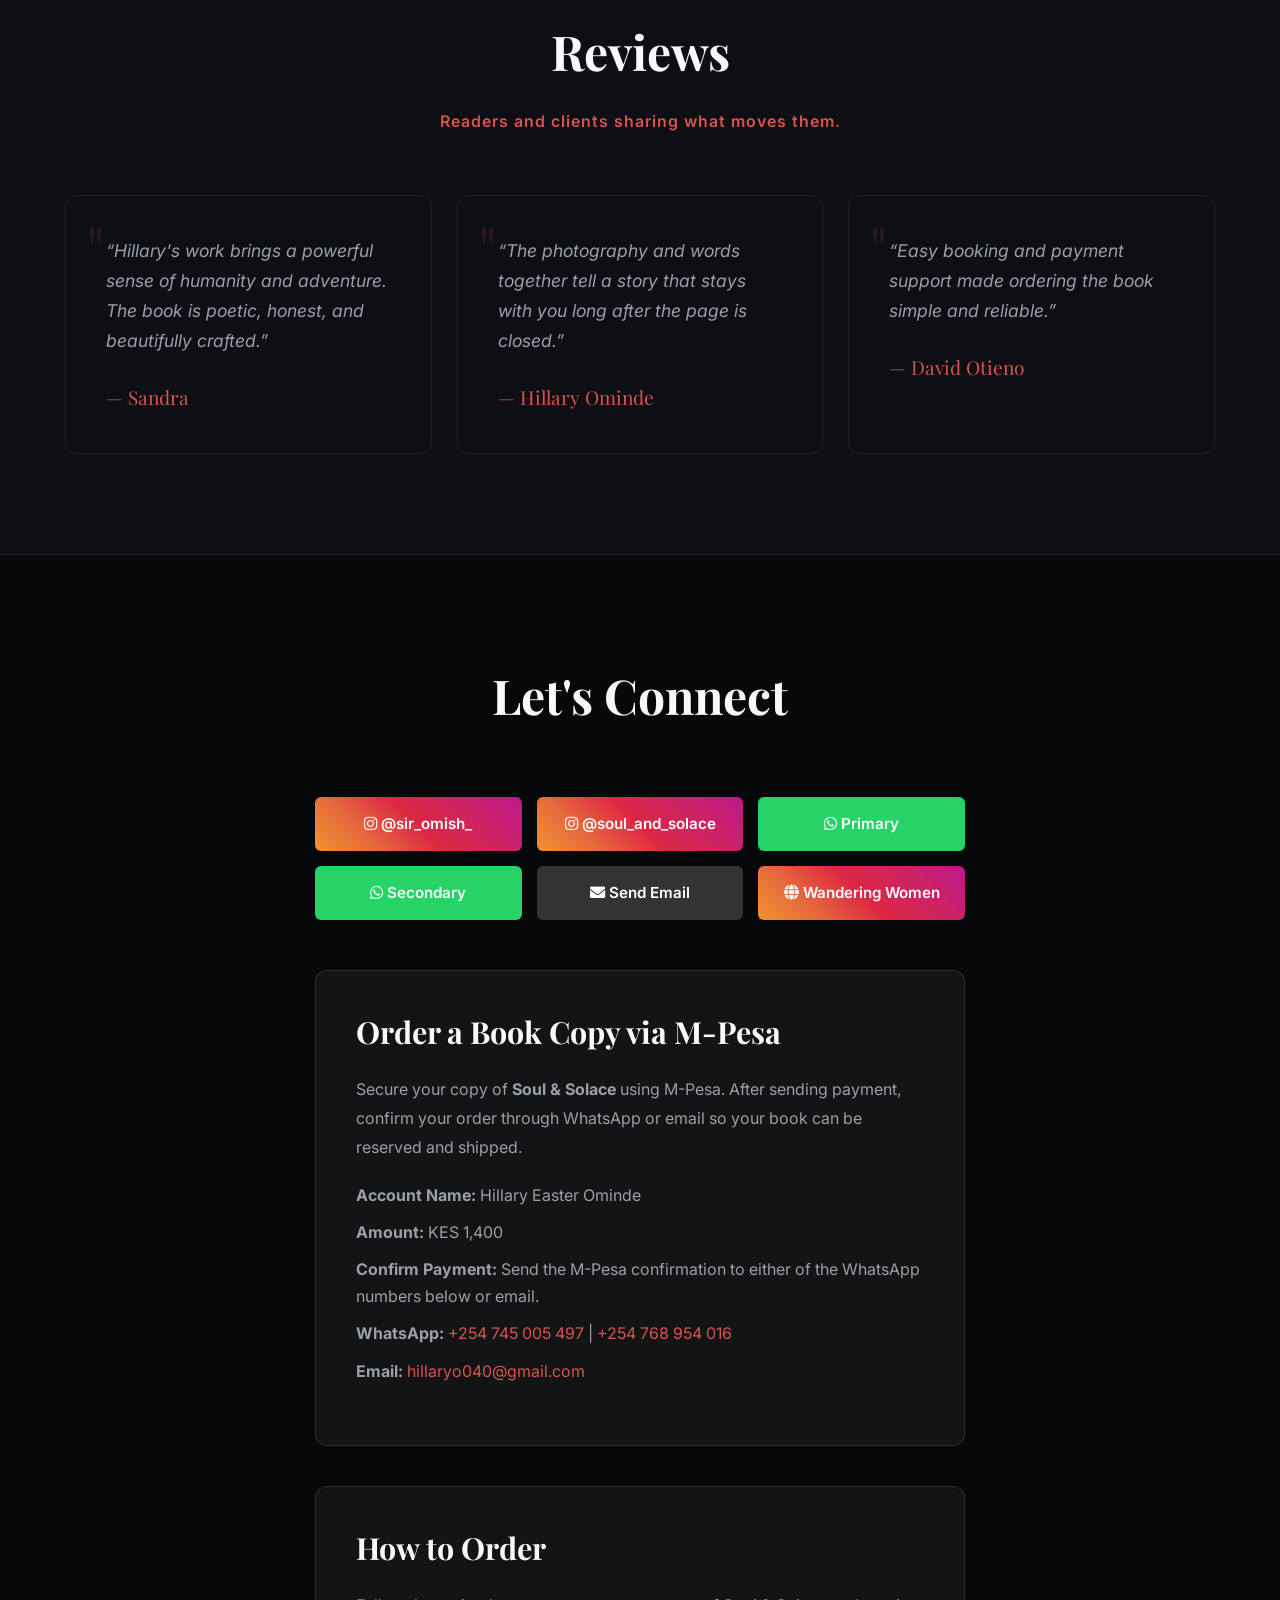
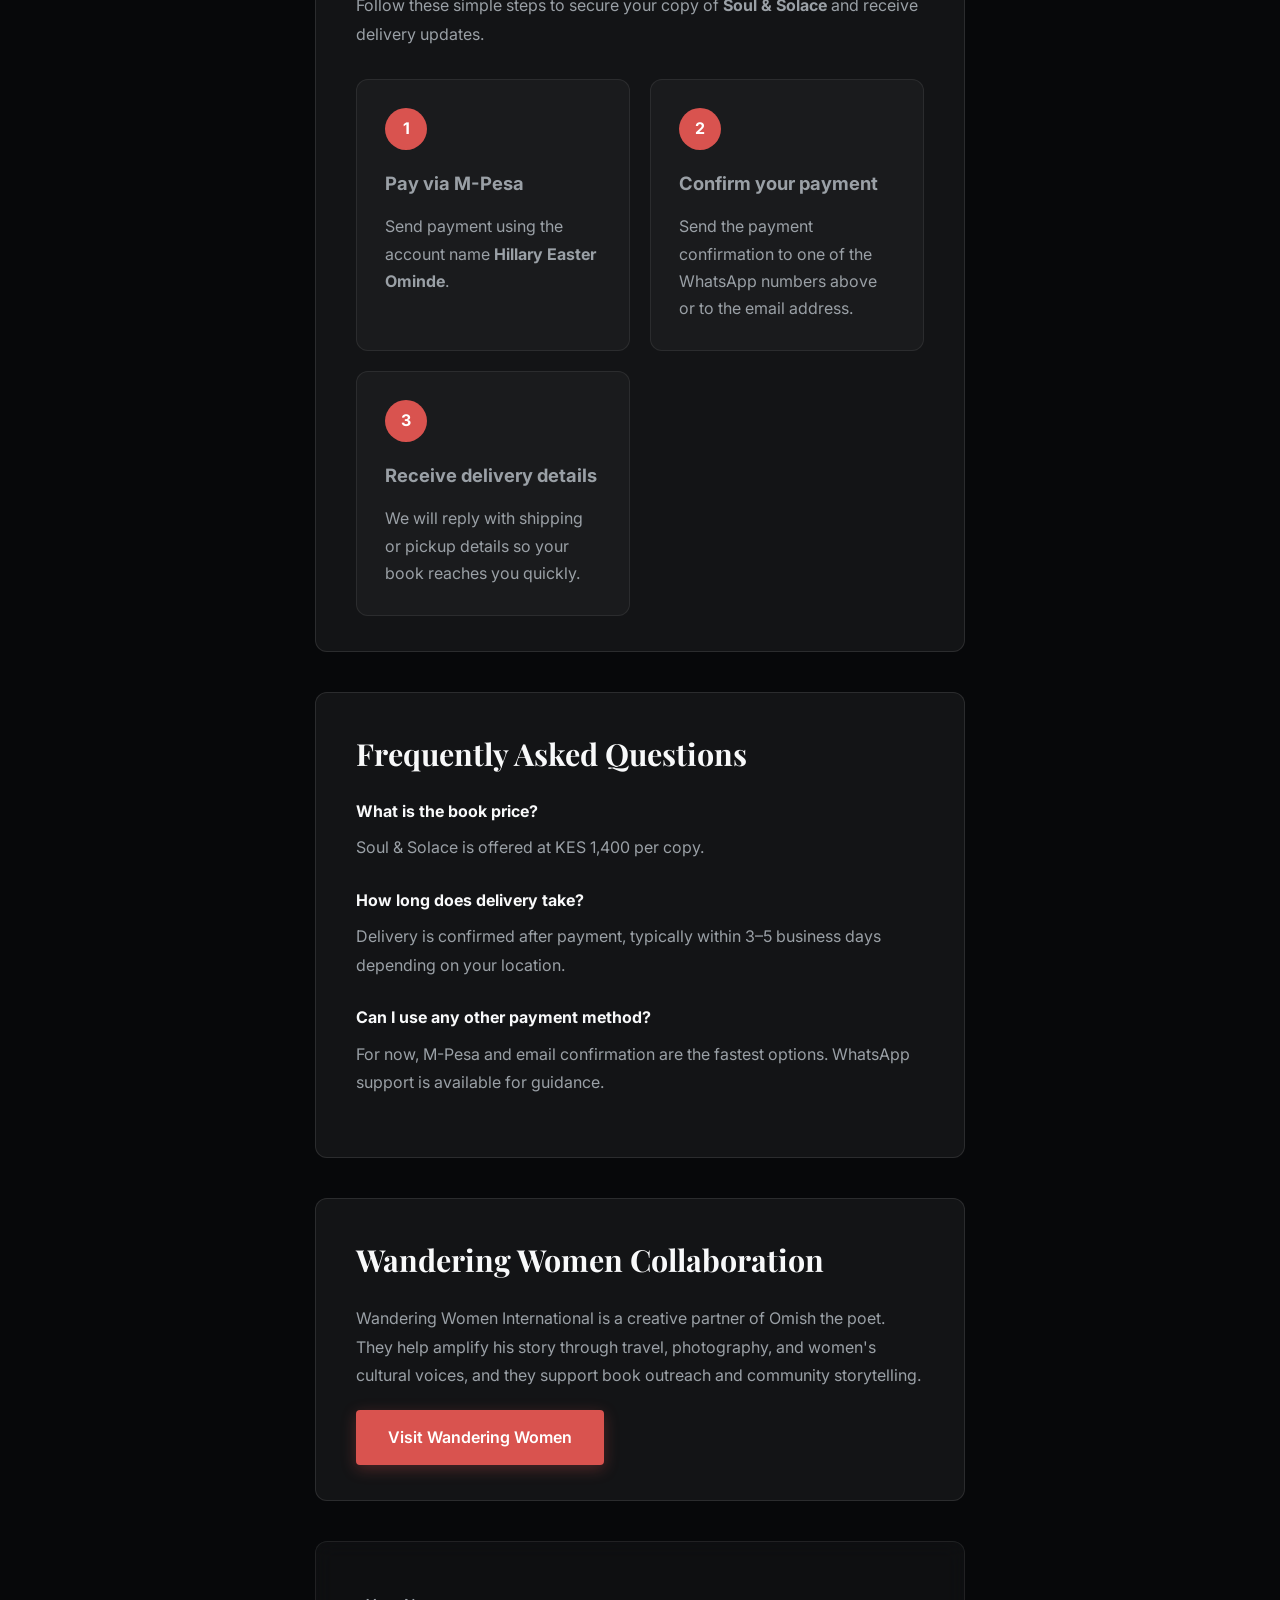
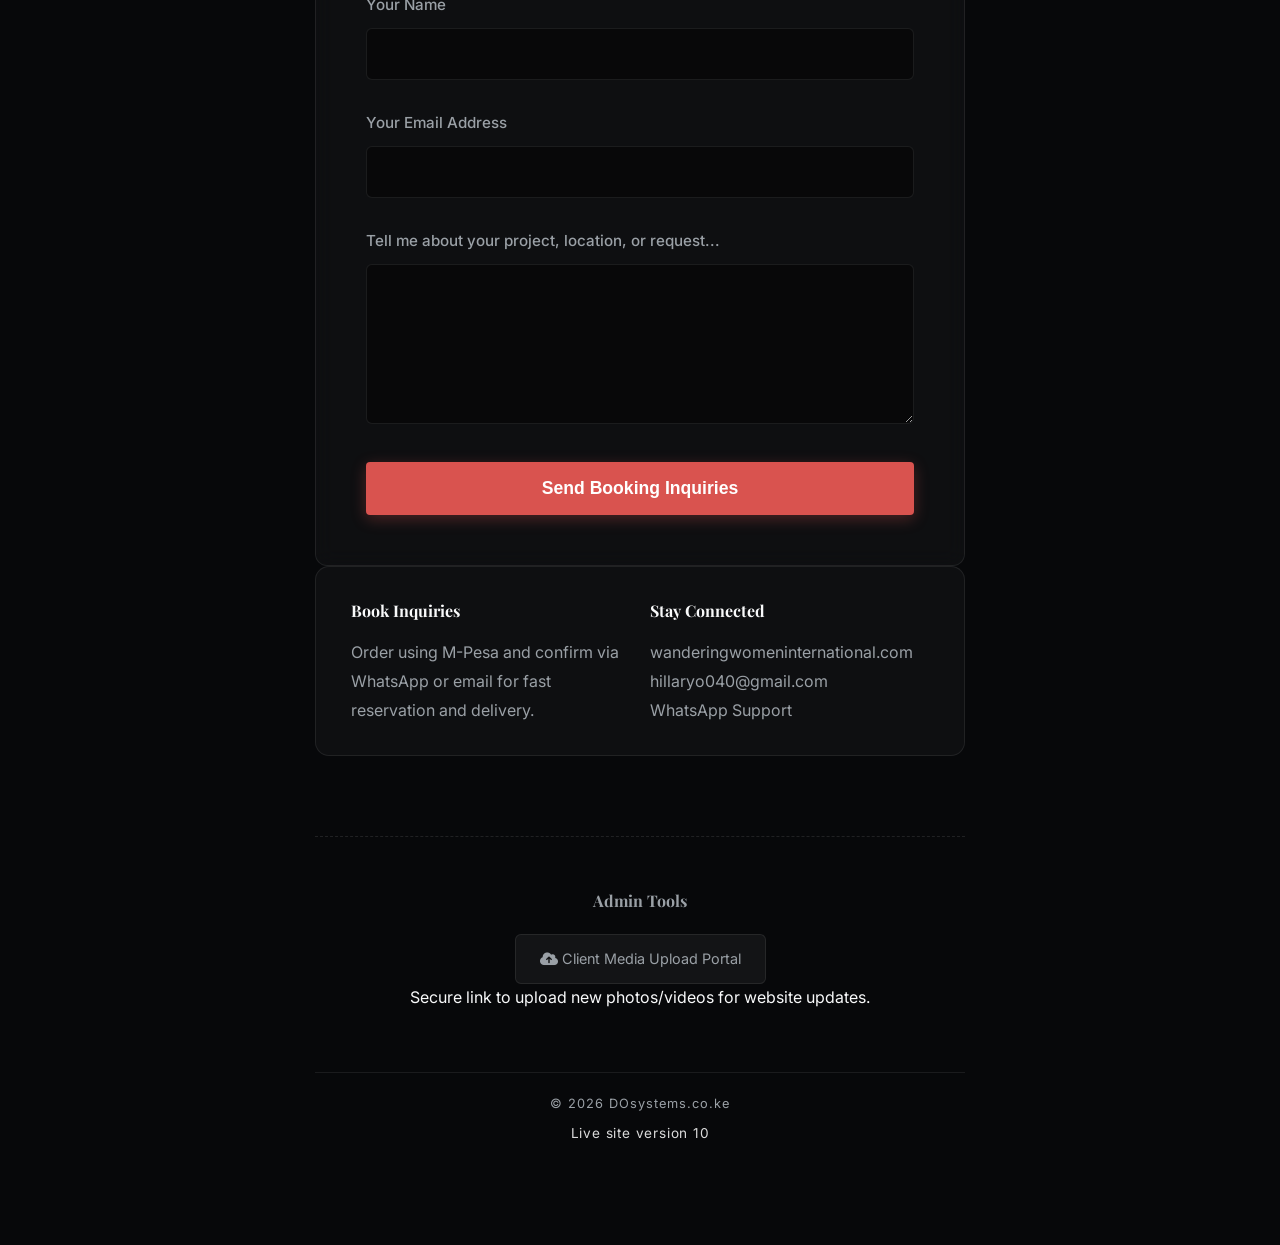
==== commit 92bda00f: "Fix Instagram handle to sir_omish_" ====
--- a/index.html
+++ b/index.html
@@ -335,9 +335,9 @@
             </div>
 
             <div class="social-redirects">
-                <a href="https://www.instagram.com/siromish/" target="_blank" rel="noopener noreferrer"
-                    aria-label="Visit Instagram profile @siromish" class="btn-social instagram"><i
-                        class="fab fa-instagram"></i> @siromish</a>
+                <a href="https://www.instagram.com/sir_omish_/" target="_blank" rel="noopener noreferrer"
+                    aria-label="Visit Instagram profile @sir_omish_" class="btn-social instagram"><i
+                        class="fab fa-instagram"></i> @sir_omish_</a>
                 <a href="https://www.instagram.com/soul_and_solace._/" target="_blank" rel="noopener noreferrer"
                     aria-label="Visit Instagram profile @soul_and_solace" class="btn-social instagram"><i
                         class="fab fa-instagram"></i> @soul_and_solace</a>
--- a/style.css
+++ b/style.css
@@ -1290,7 +1290,12 @@
     }
 
     .about-section::before {
-        background: rgba(7, 8, 10, 0.18);
+        background-image: url('thepoet.webp');
+        background-size: cover;
+        background-position: center;
+        background-repeat: no-repeat;
+        filter: brightness(1.12) saturate(1.15);
+        -webkit-filter: brightness(1.12) saturate(1.15);
     }
 
     .about-section::after {
